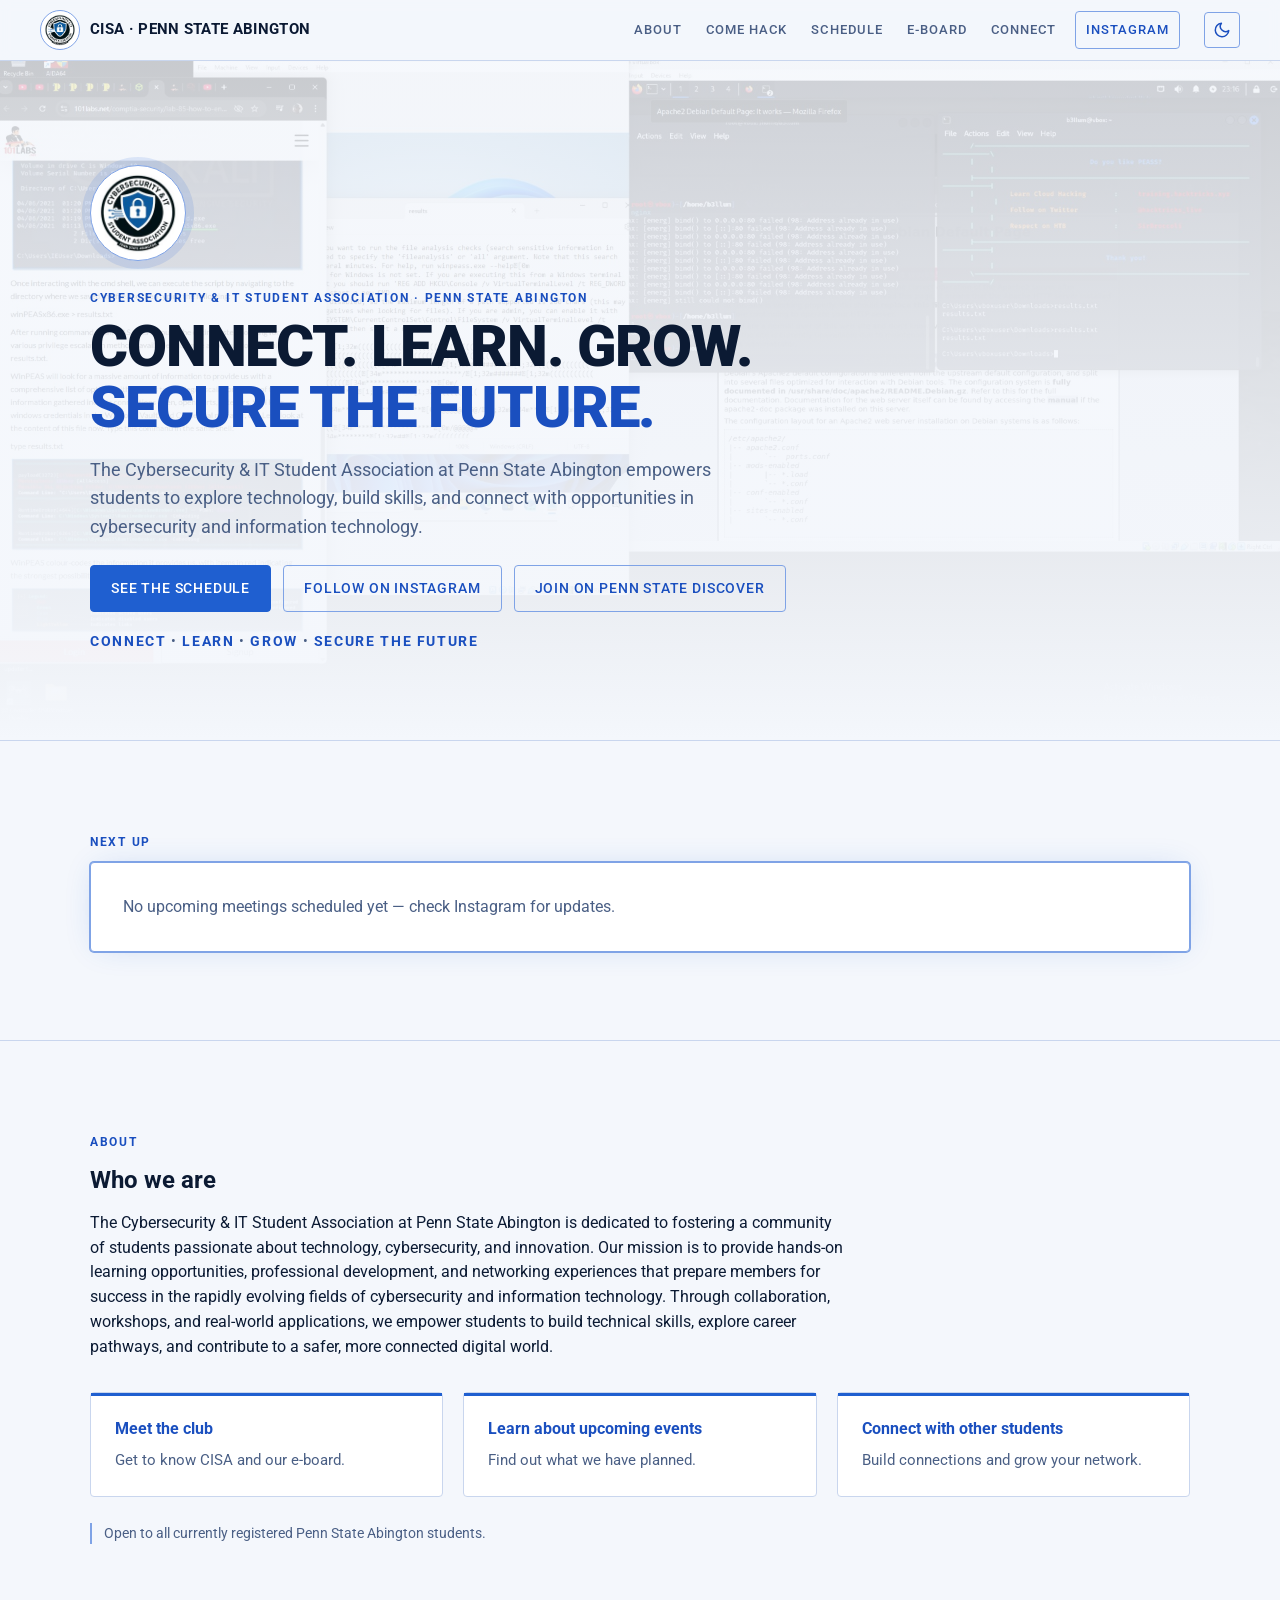
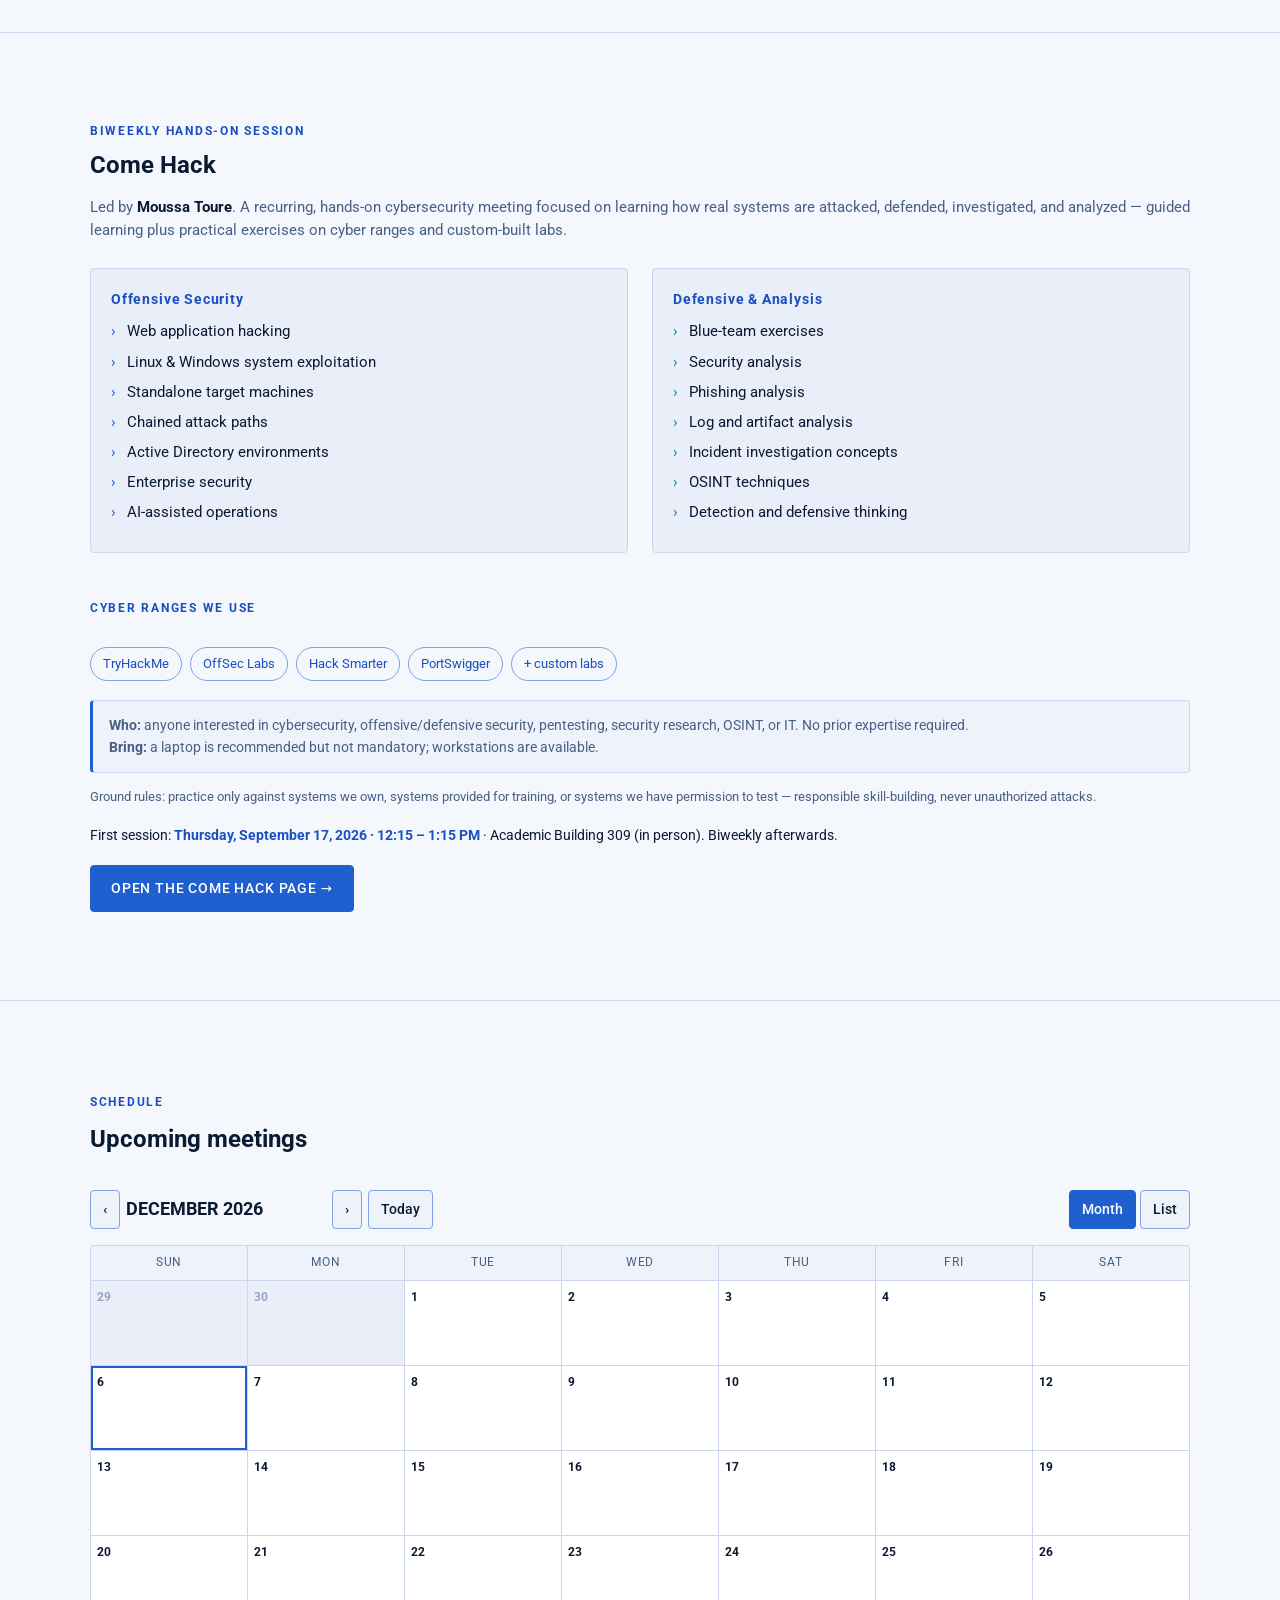
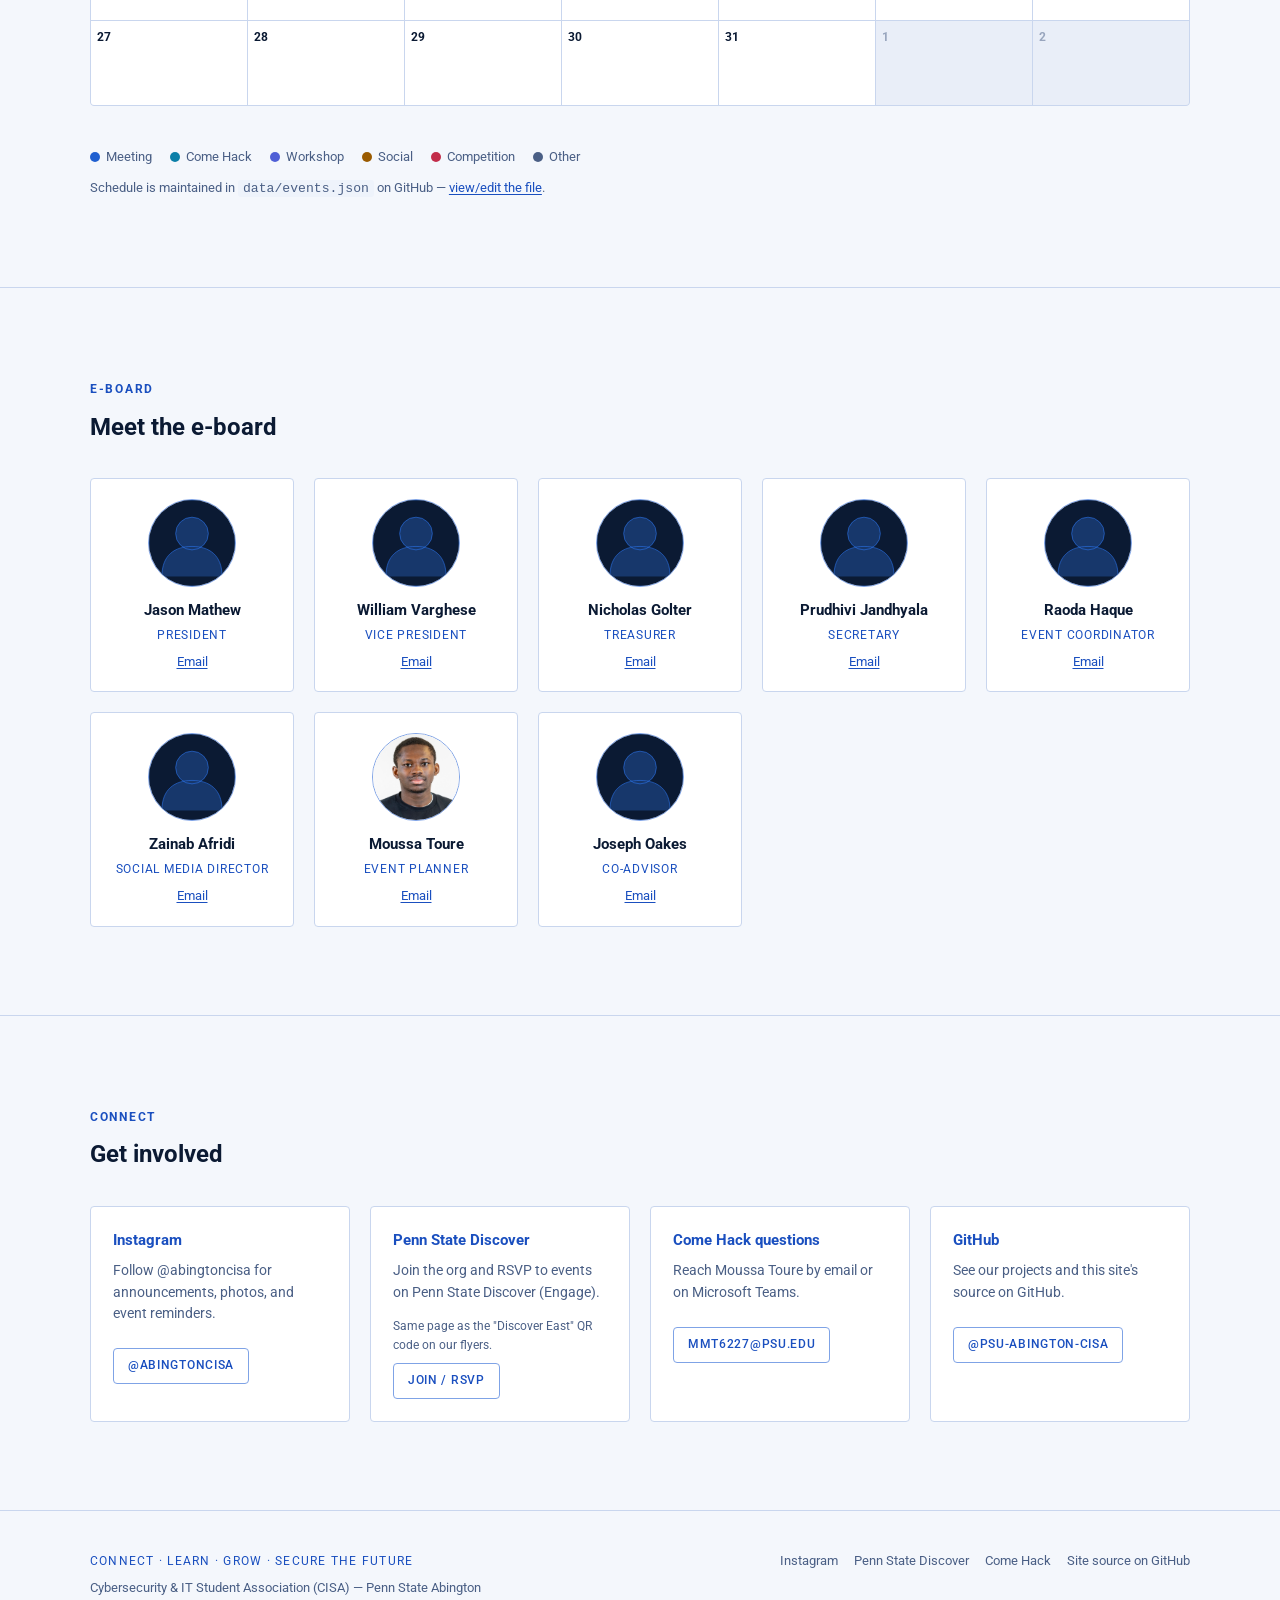
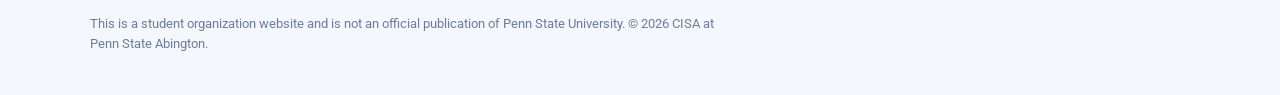
==== index.html @ ef2337c3 "Fix rooms: general meeting in Woodland 220, Come Hack in Academic 309 Co-Authored-By: Claude Fable 5" ====
<!doctype html>
<html lang="en">
<head>
<meta charset="utf-8">
<meta name="viewport" content="width=device-width, initial-scale=1">
<title>CISA — Cybersecurity &amp; IT Student Association | Penn State Abington</title>
<meta name="description" content="Cybersecurity &amp; IT Student Association (CISA) at Penn State Abington — meetings, Come Hack hands-on sessions, e-board, and how to get involved.">
<meta name="theme-color" content="#050b18">
<link rel="icon" href="assets/img/cisa-logo.jpg">
<link rel="apple-touch-icon" href="assets/img/cisa-logo.jpg">

<meta property="og:type" content="website">
<meta property="og:title" content="CISA — Cybersecurity &amp; IT Student Association | Penn State Abington">
<meta property="og:description" content="Connect. Learn. Grow. Secure the Future. The Cybersecurity &amp; IT Student Association at Penn State Abington.">
<meta property="og:image" content="https://psu-abington-cisa.github.io/assets/img/cisa-logo.jpg">
<meta property="og:url" content="https://psu-abington-cisa.github.io/">
<meta name="twitter:card" content="summary">

<script>
(function () {
  try {
    var t = localStorage.getItem('cisa-theme');
    if (t === 'light' || t === 'dark') {
      document.documentElement.setAttribute('data-theme', t);
    }
  } catch (e) { /* localStorage unavailable; fall back to OS preference via CSS */ }
})();
</script>
<link rel="stylesheet" href="assets/css/style.css">
</head>
<body>
<a class="skip-link" href="#main">Skip to main content</a>

<header class="site-header">
  <nav class="nav" aria-label="Primary">
    <a class="brand" href="#top">
      <img src="assets/img/cisa-logo.jpg" alt="CISA logo" width="40" height="40">
      <span class="brand-text">CISA · Penn State Abington</span>
    </a>
    <div class="nav-links">
      <a href="#about">About</a>
      <a href="#come-hack">Come Hack</a>
      <a href="#schedule">Schedule</a>
      <a href="#board">E-Board</a>
      <a href="#connect">Connect</a>
      <a class="nav-ig" href="https://www.instagram.com/abingtoncisa" target="_blank" rel="noopener">Instagram</a>
    </div>
    <button type="button" id="theme-toggle" class="theme-toggle" aria-label="Switch to light theme">
      <svg class="icon-sun" aria-hidden="true" viewBox="0 0 24 24" fill="none" stroke="currentColor" stroke-width="2" stroke-linecap="round" stroke-linejoin="round"><circle cx="12" cy="12" r="4"></circle><path d="M12 2v2M12 20v2M4.93 4.93l1.41 1.41M17.66 17.66l1.41 1.41M2 12h2M20 12h2M4.93 19.07l1.41-1.41M17.66 6.34l1.41-1.41"></path></svg>
      <svg class="icon-moon" aria-hidden="true" viewBox="0 0 24 24" fill="none" stroke="currentColor" stroke-width="2" stroke-linecap="round" stroke-linejoin="round"><path d="M21 12.79A9 9 0 1 1 11.21 3a7 7 0 0 0 9.79 9.79z"></path></svg>
    </button>
  </nav>
</header>

<main id="main">

  <section id="top" class="hero">
    <div class="container">
      <img class="hero-logo" src="assets/img/cisa-logo.jpg" alt="CISA logo" width="96" height="96">
      <p class="eyebrow">Cybersecurity &amp; IT Student Association · Penn State Abington</p>
      <h1>Connect. Learn. Grow.<br><span class="line-blue">Secure the Future.</span></h1>
      <p class="lede">The Cybersecurity &amp; IT Student Association at Penn State Abington empowers students to explore technology, build skills, and connect with opportunities in cybersecurity and information technology.</p>
      <div class="cta-row">
        <a class="btn btn-primary" href="#schedule">See the schedule</a>
        <a class="btn btn-ghost" href="https://www.instagram.com/abingtoncisa" target="_blank" rel="noopener">Follow on Instagram</a>
        <a class="btn btn-ghost" href="https://psuharrisburg.campuslabs.com/engage/organization/ab-cybersecurity" target="_blank" rel="noopener">Join on Penn State Discover</a>
      </div>
      <p class="tagline"><b>Connect</b> &bull; <b>Learn</b> &bull; <b>Grow</b> &bull; <b>Secure the Future</b></p>
    </div>
  </section>

  <section id="next" aria-labelledby="next-heading">
    <div class="container">
      <p class="eyebrow">Next Up</p>
      <h2 id="next-heading" class="visually-hidden">Next event</h2>
      <div class="panel panel-glow next-card" id="next-card">
        <!-- Static fallback (JS replaces this once data loads) -->
        <div class="next-datebox"><span class="mon">SEP</span><span class="day">10</span></div>
        <div class="next-body">
          <h3>First General Meeting</h3>
          <div class="next-meta">
            <span>Thursday, September 10, 2026</span>
            <span>12:15 – 1:15 PM</span>
            <span>Woodland Building 220</span>
          </div>
          <p>Kick off the semester with CISA! Meet the club and e-board, hear what's planned, and connect with other students.</p>
          <div class="next-links">
            <a class="btn btn-ghost btn-sm" href="https://psuharrisburg.campuslabs.com/engage/organization/ab-cybersecurity" target="_blank" rel="noopener">Details</a>
          </div>
        </div>
      </div>
    </div>
  </section>

  <section id="about" aria-labelledby="about-heading">
    <div class="container">
      <div class="section-head">
        <p class="eyebrow">About</p>
        <h2 id="about-heading">Who we are</h2>
        <p>The Cybersecurity &amp; IT Student Association at Penn State Abington is dedicated to fostering a community of students passionate about technology, cybersecurity, and innovation. Our mission is to provide hands-on learning opportunities, professional development, and networking experiences that prepare members for success in the rapidly evolving fields of cybersecurity and information technology. Through collaboration, workshops, and real-world applications, we empower students to build technical skills, explore career pathways, and contribute to a safer, more connected digital world.</p>
      </div>
      <div class="tiles">
        <div class="tile">
          <h3>Meet the club</h3>
          <p>Get to know CISA and our e-board.</p>
        </div>
        <div class="tile">
          <h3>Learn about upcoming events</h3>
          <p>Find out what we have planned.</p>
        </div>
        <div class="tile">
          <h3>Connect with other students</h3>
          <p>Build connections and grow your network.</p>
        </div>
      </div>
      <p class="note">Open to all currently registered Penn State Abington students.</p>
    </div>
  </section>

  <section id="come-hack" aria-labelledby="come-hack-heading">
    <div class="container">
      <div class="ch-header">
        <p class="eyebrow">Biweekly hands-on session</p>
      </div>
      <h2 id="come-hack-heading">Come Hack</h2>
      <p class="ch-lead">Led by <b>Moussa Toure</b>. A recurring, hands-on cybersecurity meeting focused on learning how real systems are attacked, defended, investigated, and analyzed — guided learning plus practical exercises on cyber ranges and custom-built labs.</p>

      <div class="ch-cols">
        <div class="ch-col offensive">
          <h4>Offensive Security</h4>
          <ul>
            <li>Web application hacking</li>
            <li>Linux &amp; Windows system exploitation</li>
            <li>Standalone target machines</li>
            <li>Chained attack paths</li>
            <li>Active Directory environments</li>
            <li>Enterprise security</li>
            <li>AI-assisted operations</li>
          </ul>
        </div>
        <div class="ch-col defensive">
          <h4>Defensive &amp; Analysis</h4>
          <ul>
            <li>Blue-team exercises</li>
            <li>Security analysis</li>
            <li>Phishing analysis</li>
            <li>Log and artifact analysis</li>
            <li>Incident investigation concepts</li>
            <li>OSINT techniques</li>
            <li>Detection and defensive thinking</li>
          </ul>
        </div>
      </div>

      <p class="eyebrow" style="margin-top:1.6em">Cyber ranges we use</p>
      <div class="range-tags">
        <a class="range-tag" href="https://tryhackme.com/login" target="_blank" rel="noopener">TryHackMe</a>
        <a class="range-tag" href="https://portal.offsec.com/sign-up/community" target="_blank" rel="noopener">OffSec Labs</a>
        <a class="range-tag" href="https://www.hacksmarter.org/catalog" target="_blank" rel="noopener">Hack Smarter</a>
        <a class="range-tag" href="https://portswigger.net/web-security/all-labs" target="_blank" rel="noopener">PortSwigger</a>
        <span class="range-tag" style="cursor:default">+ custom labs</span>
      </div>

      <div class="ch-notice">
        <b>Who:</b> anyone interested in cybersecurity, offensive/defensive security, pentesting, security research, OSINT, or IT. No prior expertise required.<br>
        <b>Bring:</b> a laptop is recommended but not mandatory; workstations are available.
      </div>
      <p class="ch-rules">Ground rules: practice only against systems we own, systems provided for training, or systems we have permission to test — responsible skill-building, never unauthorized attacks.</p>
      <p class="ch-session">First session: <b>Thursday, September 17, 2026 · 12:15 – 1:15 PM</b> · Academic Building 309 (in person). Biweekly afterwards.</p>

      <a class="btn btn-primary" href="https://psu-abington-cisa.github.io/come-hack/" target="_blank" rel="noopener">Open the Come Hack page →</a>
    </div>
  </section>

  <section id="schedule" aria-labelledby="schedule-heading">
    <div class="container">
      <div class="section-head">
        <p class="eyebrow">Schedule</p>
        <h2 id="schedule-heading">Upcoming meetings</h2>
      </div>

      <div class="cal-toolbar">
        <div class="cal-nav" id="cal-nav">
          <button type="button" id="cal-prev" aria-label="Previous month">‹</button>
          <span class="cal-heading" id="cal-heading">September 2026</span>
          <button type="button" id="cal-next" aria-label="Next month">›</button>
          <button type="button" id="cal-today" class="btn-sm">Today</button>
        </div>
        <div class="view-toggle" id="view-toggle" role="group" aria-label="Calendar view">
          <button type="button" data-view="month" aria-pressed="true">Month</button>
          <button type="button" data-view="list" aria-pressed="false">List</button>
        </div>
      </div>

      <div class="cal-wrap" id="cal-wrap">
        <div id="cal-body" class="scroll-x">
          <p class="empty-msg">Loading schedule…</p>
        </div>
        <div id="detail-panel-slot"></div>
      </div>

      <div class="legend">
        <span class="legend-item"><span class="legend-dot" style="background:var(--type-meeting)"></span>Meeting</span>
        <span class="legend-item"><span class="legend-dot" style="background:var(--type-comehack)"></span>Come Hack</span>
        <span class="legend-item"><span class="legend-dot" style="background:var(--type-workshop)"></span>Workshop</span>
        <span class="legend-item"><span class="legend-dot" style="background:var(--type-social)"></span>Social</span>
        <span class="legend-item"><span class="legend-dot" style="background:var(--type-competition)"></span>Competition</span>
        <span class="legend-item"><span class="legend-dot" style="background:var(--type-other)"></span>Other</span>
      </div>
      <p class="schedule-note">Schedule is maintained in <code>data/events.json</code> on GitHub — <a href="https://github.com/psu-abington-cisa/psu-abington-cisa.github.io/blob/main/data/events.json" target="_blank" rel="noopener">view/edit the file</a>.</p>
    </div>
  </section>

  <section id="board" aria-labelledby="board-heading">
    <div class="container">
      <div class="section-head">
        <p class="eyebrow">E-Board</p>
        <h2 id="board-heading">Meet the e-board</h2>
      </div>
      <div class="board-grid" id="board-grid">
        <p class="empty-msg">Loading e-board…</p>
      </div>
    </div>
  </section>

  <section id="connect" aria-labelledby="connect-heading">
    <div class="container">
      <div class="section-head">
        <p class="eyebrow">Connect</p>
        <h2 id="connect-heading">Get involved</h2>
      </div>
      <div class="connect-grid">
        <div class="connect-card">
          <h3>Instagram</h3>
          <p>Follow @abingtoncisa for announcements, photos, and event reminders.</p>
          <a class="btn btn-ghost btn-sm" href="https://www.instagram.com/abingtoncisa" target="_blank" rel="noopener">@abingtoncisa</a>
        </div>
        <div class="connect-card">
          <h3>Penn State Discover</h3>
          <p>Join the org and RSVP to events on Penn State Discover (Engage).</p>
          <span class="caption">Same page as the "Discover East" QR code on our flyers.</span>
          <a class="btn btn-ghost btn-sm" href="https://psuharrisburg.campuslabs.com/engage/organization/ab-cybersecurity" target="_blank" rel="noopener">Join / RSVP</a>
        </div>
        <div class="connect-card">
          <h3>Come Hack questions</h3>
          <p>Reach Moussa Toure by email or on Microsoft Teams.</p>
          <a class="btn btn-ghost btn-sm" href="mailto:mmt6227@psu.edu">mmt6227@psu.edu</a>
        </div>
        <div class="connect-card">
          <h3>GitHub</h3>
          <p>See our projects and this site's source on GitHub.</p>
          <a class="btn btn-ghost btn-sm" href="https://github.com/psu-abington-cisa" target="_blank" rel="noopener">@psu-abington-cisa</a>
        </div>
      </div>
    </div>
  </section>

</main>

<footer class="site-footer">
  <div class="container">
    <div class="footer-top">
      <div>
        <div class="footer-tagline">Connect · Learn · Grow · Secure the Future</div>
        <div>Cybersecurity &amp; IT Student Association (CISA) — Penn State Abington</div>
      </div>
      <div class="footer-links">
        <a href="https://www.instagram.com/abingtoncisa" target="_blank" rel="noopener">Instagram</a>
        <a href="https://psuharrisburg.campuslabs.com/engage/organization/ab-cybersecurity" target="_blank" rel="noopener">Penn State Discover</a>
        <a href="https://psu-abington-cisa.github.io/come-hack/" target="_blank" rel="noopener">Come Hack</a>
        <a href="https://github.com/psu-abington-cisa/psu-abington-cisa.github.io" target="_blank" rel="noopener">Site source on GitHub</a>
      </div>
    </div>
    <p class="footer-disclaimer">This is a student organization website and is not an official publication of Penn State University. &copy; <span id="footer-year">2026</span> CISA at Penn State Abington.</p>
  </div>
</footer>

<script src="assets/js/main.js"></script>
</body>
</html>
---- assets/css/style.css ----
/* =========================================================================
   CISA @ Penn State Abington — stylesheet
   "Classic cyber blue" flyer aesthetic. Vanilla CSS, no build step.
   ========================================================================= */

@font-face {
  font-family: "Roboto";
  src: url("../fonts/roboto-latin.woff2") format("woff2");
  font-weight: 100 900;
  font-style: normal;
  font-display: swap;
  unicode-range: U+0000-00FF, U+0131, U+0152-0153, U+02BB-02BC, U+02C6, U+02DA,
    U+02DC, U+2000-206F, U+2074, U+20AC, U+2122, U+2191, U+2193, U+2212, U+2215,
    U+FEFF, U+FFFD;
}

:root {
  /* -------- dark palette (default) -------- */
  --bg: #050b18;
  --bg-2: #081226;
  --panel: #0b1a33;
  --panel-2: #0e2244;
  --border: #17376b;
  --border-strong: #2a5cb8;
  --text: #e8f0ff;
  --muted: #93a8cf;
  --heading: #ffffff;
  --accent: #2f7dff;
  --accent-2: #5ea2ff;
  --accent-glow: rgba(47, 125, 255, .35);
  --accent-ring: rgba(47, 125, 255, .08);
  --btn-text: #04101f;
  --nav-bg: rgba(5, 11, 24, .92);
  --hero-shade-top: rgba(5, 11, 24, .70);
  --hero-shade-mid: rgba(5, 11, 24, .86);
  --white: #ffffff;

  --type-meeting: #2f7dff;
  --type-comehack: #35c4ff;
  --type-workshop: #8b9dff;
  --type-social: #ffb547;
  --type-competition: #ff5f7a;
  --type-other: #93a8cf;

  --font: "Roboto", system-ui, -apple-system, "Segoe UI", Helvetica, Arial,
    sans-serif;
  --font-mono: ui-monospace, SFMono-Regular, Menlo, Consolas,
    "Liberation Mono", monospace;

  --radius: 4px;
  --container: 1180px;
  color-scheme: dark;
}

/* -------- light palette: OS preference, no explicit choice stored -------- */
@media (prefers-color-scheme: light) {
  :root:not([data-theme="dark"]) {
    --bg: #f4f7fc;
    --bg-2: #e9eef8;
    --panel: #ffffff;
    --panel-2: #eef3fb;
    --border: #c9d6ee;
    --border-strong: #7fa3e6;
    --text: #0b1a33;
    --muted: #4a5f85;
    --heading: #0b1a33;
    --accent: #1f5fd0;
    --accent-2: #1a4fbf;
    --accent-glow: rgba(31, 95, 208, .22);
    --accent-ring: rgba(31, 95, 208, .12);
    --btn-text: #ffffff;
    --nav-bg: rgba(244, 247, 252, .92);
    --hero-shade-top: rgba(244, 247, 252, .82);
    --hero-shade-mid: rgba(244, 247, 252, .92);

    --type-meeting: #1f5fd0;
    --type-comehack: #0b7fa8;
    --type-workshop: #4f5fd6;
    --type-social: #9a5b00;
    --type-competition: #c22d4a;
    --type-other: #4a5f85;

    color-scheme: light;
  }
}

/* -------- light palette: explicit choice made via the theme toggle -------- */
:root[data-theme="light"] {
  --bg: #f4f7fc;
  --bg-2: #e9eef8;
  --panel: #ffffff;
  --panel-2: #eef3fb;
  --border: #c9d6ee;
  --border-strong: #7fa3e6;
  --text: #0b1a33;
  --muted: #4a5f85;
  --heading: #0b1a33;
  --accent: #1f5fd0;
  --accent-2: #1a4fbf;
  --accent-glow: rgba(31, 95, 208, .22);
  --accent-ring: rgba(31, 95, 208, .12);
  --btn-text: #ffffff;
  --nav-bg: rgba(244, 247, 252, .92);
  --hero-shade-top: rgba(244, 247, 252, .82);
  --hero-shade-mid: rgba(244, 247, 252, .92);

  --type-meeting: #1f5fd0;
  --type-comehack: #0b7fa8;
  --type-workshop: #4f5fd6;
  --type-social: #9a5b00;
  --type-competition: #c22d4a;
  --type-other: #4a5f85;

  color-scheme: light;
}

/* ---------- reset-ish ---------- */
*, *::before, *::after { box-sizing: border-box; }
html { scroll-behavior: smooth; }
@media (prefers-reduced-motion: reduce) {
  html { scroll-behavior: auto; }
  * { animation-duration: .001ms !important; animation-iteration-count: 1 !important; transition-duration: .001ms !important; scroll-behavior: auto !important; }
}

body {
  margin: 0;
  background: var(--bg);
  color: var(--text);
  font-family: var(--font);
  font-weight: 400;
  line-height: 1.55;
  font-size: 16px;
  -webkit-font-smoothing: antialiased;
  overflow-x: hidden;
}

img { max-width: 100%; display: block; }
[hidden] { display: none !important; }
button, input, select, textarea { font: inherit; }
code, .code { font-family: var(--font-mono); }
a { color: var(--accent-2); }
a:not([class]) { text-decoration-thickness: 1px; text-underline-offset: 2px; }

h1, h2, h3, h4 {
  font-family: var(--font);
  font-weight: 700;
  color: var(--heading);
  margin: 0 0 .5em;
}

p { margin: 0 0 1em; color: var(--text); }
p:last-child { margin-bottom: 0; }

ul { margin: 0; padding: 0; list-style: none; }

.container {
  max-width: var(--container);
  margin: 0 auto;
  padding: 0 clamp(16px, 4vw, 40px);
}

/* ---------- background: flat, monotone ---------- */
html, body { background: var(--bg); }

/* ---------- skip link ---------- */
.skip-link {
  position: absolute;
  left: 8px;
  top: -60px;
  background: var(--accent);
  color: var(--btn-text);
  padding: 10px 16px;
  border-radius: var(--radius);
  z-index: 1000;
  font-weight: 700;
  text-transform: uppercase;
  letter-spacing: .06em;
  transition: top .15s ease;
}
.skip-link:focus {
  top: 8px;
}

/* ---------- focus ---------- */
:focus-visible {
  outline: 2px solid var(--accent-2);
  outline-offset: 2px;
}

/* ---------- nav ---------- */
.site-header {
  position: sticky;
  top: 0;
  z-index: 100;
  background: var(--nav-bg);
  backdrop-filter: saturate(140%) blur(6px);
  border-bottom: 1px solid var(--border);
}
.nav {
  display: flex;
  align-items: center;
  flex-wrap: wrap;
  gap: 12px 20px;
  padding: 10px clamp(16px, 4vw, 40px);
}
.brand {
  display: flex;
  align-items: center;
  gap: 10px;
  margin-right: auto;
  text-decoration: none;
  color: var(--heading);
  font-weight: 700;
  letter-spacing: .02em;
  white-space: nowrap;
}
.brand img {
  width: 40px;
  height: 40px;
  border-radius: 50%;
  background: var(--white);
  padding: 3px;
  border: 1px solid var(--border-strong);
}
.brand-text { font-size: .95rem; text-transform: uppercase; }
.nav-links {
  display: flex;
  flex-wrap: wrap;
  gap: 4px 4px;
  align-items: center;
}
.nav-links a {
  color: var(--muted);
  text-decoration: none;
  font-size: .82rem;
  font-weight: 500;
  text-transform: uppercase;
  letter-spacing: .08em;
  padding: 8px 10px;
  border-radius: var(--radius);
}
.nav-links a:hover, .nav-links a:focus-visible {
  color: var(--heading);
  background: var(--panel-2);
}
.nav-ig {
  border: 1px solid var(--border-strong) !important;
  color: var(--accent-2) !important;
  margin-left: 4px;
}
.theme-toggle {
  display: inline-flex;
  align-items: center;
  justify-content: center;
  width: 36px;
  height: 36px;
  padding: 0;
  margin-left: 4px;
  background: transparent;
  border: 1px solid var(--border-strong);
  border-radius: var(--radius);
  color: var(--accent-2);
  cursor: pointer;
  transition: background .12s ease;
}
.theme-toggle:hover, .theme-toggle:focus-visible {
  background: var(--panel-2);
}
.theme-toggle svg { width: 18px; height: 18px; display: block; }
.theme-toggle .icon-moon { display: none; }
:root[data-theme="light"] .theme-toggle .icon-sun { display: none; }
:root[data-theme="light"] .theme-toggle .icon-moon { display: block; }
@media (prefers-color-scheme: light) {
  :root:not([data-theme="dark"]) .theme-toggle .icon-sun { display: none; }
  :root:not([data-theme="dark"]) .theme-toggle .icon-moon { display: block; }
}

/* ---------- buttons ---------- */
.btn {
  display: inline-flex;
  align-items: center;
  gap: 8px;
  font-family: var(--font);
  font-weight: 500;
  text-transform: uppercase;
  letter-spacing: .06em;
  font-size: .85rem;
  padding: 12px 20px;
  border-radius: var(--radius);
  border: 1px solid transparent;
  cursor: pointer;
  text-decoration: none;
  transition: transform .12s ease, box-shadow .12s ease, background .12s ease;
}
.btn:hover { transform: translateY(-1px); }
.btn-primary {
  background: var(--accent);
  color: var(--btn-text);
  border-color: var(--accent);
}
.btn-primary:hover, .btn-primary:focus-visible {
  background: var(--accent-2);
  box-shadow: 0 0 0 4px var(--accent-glow);
}
.btn-ghost {
  background: transparent;
  color: var(--accent-2);
  border: 1px solid var(--border-strong);
}
.btn-ghost:hover, .btn-ghost:focus-visible {
  background: var(--panel-2);
  box-shadow: 0 0 0 4px var(--accent-glow);
}
.btn-sm { padding: 8px 14px; font-size: .72rem; }
.cta-row { display: flex; flex-wrap: wrap; gap: 12px; margin-top: 1.5em; }

/* ---------- eyebrow / section heads ---------- */
.eyebrow {
  display: inline-block;
  font-size: .78rem;
  font-weight: 700;
  text-transform: uppercase;
  letter-spacing: .14em;
  color: var(--accent-2);
  margin-bottom: .8em;
}
.section-head { max-width: 760px; margin-bottom: 2rem; }
section { padding: clamp(48px, 8vw, 88px) 0; border-top: 1px solid var(--border); }
section:first-of-type { border-top: none; }

/* ---------- hero ---------- */
.hero {
  padding-top: clamp(56px, 10vw, 104px);
  /* Photo background, shaded so the text stays legible in both themes.
     Drop the picture in at assets/img/hero-bg.jpg (landscape JPG, >=1600px wide).
     The gradient fades into the flat page background at the bottom edge. */
  background-color: var(--bg);
  background-image:
    linear-gradient(to bottom, var(--hero-shade-top) 0%, var(--hero-shade-mid) 55%, var(--bg) 100%),
    url("../img/hero-bg.jpg");
  background-size: cover;
  background-position: center;
  background-repeat: no-repeat;
}
.hero-logo {
  width: 96px;
  height: 96px;
  border-radius: 50%;
  background: var(--white);
  padding: 6px;
  border: 1px solid var(--border-strong);
  box-shadow: 0 0 0 8px var(--accent-ring);
  margin-bottom: 1.5em;
}
.hero h1 {
  font-size: clamp(2rem, 5.5vw, 3.6rem);
  line-height: 1.05;
  letter-spacing: -.02em;
  font-weight: 900;
  text-transform: uppercase;
  margin-bottom: .3em;
}
.hero h1 .line-blue { color: var(--accent-2); }
.hero .lede {
  max-width: 640px;
  color: var(--muted);
  font-size: clamp(1rem, 1.6vw, 1.15rem);
}
.tagline {
  color: var(--muted);
  font-size: .85rem;
  letter-spacing: .12em;
  text-transform: uppercase;
  margin-top: 1.4em;
}
.tagline b { color: var(--accent-2); }

/* ---------- panels ---------- */
.panel {
  background: var(--panel);
  border: 1px solid var(--border);
  border-radius: var(--radius);
  padding: clamp(20px, 3vw, 32px);
}
.panel-glow {
  border-color: var(--border-strong);
  box-shadow: 0 0 0 1px var(--border-strong), 0 0 32px -8px var(--accent-glow);
}

/* ---------- Next Up ---------- */
.next-card {
  display: grid;
  grid-template-columns: auto 1fr;
  gap: 24px;
  align-items: start;
}
.next-datebox {
  background: var(--panel-2);
  border: 1px solid var(--border-strong);
  border-radius: var(--radius);
  text-align: center;
  padding: 14px 18px;
  min-width: 92px;
}
.next-datebox .mon {
  display: block;
  font-size: .75rem;
  color: var(--accent-2);
  text-transform: uppercase;
  letter-spacing: .1em;
}
.next-datebox .day {
  display: block;
  font-size: 2rem;
  font-weight: 700;
  color: var(--heading);
  line-height: 1.1;
}
.next-body h3 { font-size: 1.4rem; margin-bottom: .2em; }
.next-meta {
  color: var(--muted);
  font-size: .9rem;
  margin-bottom: .8em;
}
.next-meta span::after { content: " · "; }
.next-meta span:last-child::after { content: ""; }
.next-links { display: flex; flex-wrap: wrap; gap: 10px; margin-top: 1em; }
.next-empty { color: var(--muted); }

@media (max-width: 560px) {
  .next-card { grid-template-columns: 1fr; }
  .next-datebox { display: inline-flex; align-items: baseline; gap: 8px; min-width: 0; }
}

/* ---------- about tiles ---------- */
.tiles {
  display: grid;
  grid-template-columns: repeat(3, 1fr);
  gap: 20px;
  margin-top: 2rem;
}
.tile {
  background: var(--panel);
  border: 1px solid var(--border);
  border-radius: var(--radius);
  padding: 24px;
  position: relative;
}
.tile::before {
  content: "";
  position: absolute;
  top: 0; left: 0;
  width: 100%;
  height: 3px;
  background: var(--accent);
}
.tile h3 {
  font-size: 1rem;
  color: var(--accent-2);
  margin-bottom: .5em;
}
.tile p { color: var(--muted); font-size: .92rem; }
.note {
  margin-top: 1.8em;
  color: var(--muted);
  font-size: .88rem;
  border-left: 2px solid var(--border-strong);
  padding-left: 12px;
}
@media (max-width: 760px) {
  .tiles { grid-template-columns: 1fr; }
}

/* ---------- come hack ---------- */
.ch-header { display: flex; align-items: baseline; gap: 16px; flex-wrap: wrap; margin-bottom: .4em; }
.ch-lead { color: var(--muted); font-size: .92rem; margin-bottom: 1.6em; }
.ch-lead b { color: var(--text); }
.ch-cols {
  display: grid;
  grid-template-columns: 1fr 1fr;
  gap: 24px;
  margin: 1.6em 0;
}
.ch-col {
  background: var(--bg-2);
  border: 1px solid var(--border);
  border-radius: var(--radius);
  padding: 20px;
}
.ch-col h4 {
  font-size: .85rem;
  color: var(--accent-2);
  margin-bottom: .8em;
  letter-spacing: .06em;
}
.ch-col li {
  position: relative;
  padding-left: 16px;
  margin-bottom: .5em;
  color: var(--text);
  font-size: .92rem;
}
.ch-col li::before {
  content: "›";
  position: absolute;
  left: 0;
  color: var(--accent);
}
.ch-col.defensive li::before { color: var(--type-comehack); }
@media (max-width: 720px) {
  .ch-cols { grid-template-columns: 1fr; }
}

.range-tags { display: flex; flex-wrap: wrap; gap: 8px; margin: 1.2em 0; }
.range-tag {
  border: 1px solid var(--border-strong);
  color: var(--accent-2);
  text-decoration: none;
  font-size: .8rem;
  padding: 6px 12px;
  border-radius: 999px;
  white-space: nowrap;
}
.range-tag:hover, .range-tag:focus-visible { background: var(--panel-2); }

.ch-notice {
  background: var(--panel-2);
  border: 1px solid var(--border);
  border-left: 3px solid var(--accent);
  border-radius: var(--radius);
  padding: 14px 16px;
  font-size: .88rem;
  color: var(--muted);
  margin: 1em 0;
}
.ch-rules {
  font-size: .82rem;
  color: var(--muted);
  font-style: normal;
  margin: 1em 0;
}
.ch-session {
  font-size: .9rem;
  color: var(--text);
  margin: 1.2em 0;
}
.ch-session b { color: var(--accent-2); }

/* ---------- schedule / calendar ---------- */
.legend {
  display: flex;
  flex-wrap: wrap;
  gap: 12px 18px;
  margin-top: 1.6em;
  font-size: .82rem;
  color: var(--muted);
}
.legend-item { display: flex; align-items: center; gap: 6px; }
.legend-dot { width: 10px; height: 10px; border-radius: 50%; display: inline-block; }
.schedule-note {
  margin-top: .8em;
  font-size: .82rem;
  color: var(--muted);
}
.schedule-note code {
  background: var(--panel-2);
  padding: 1px 5px;
  border-radius: 3px;
}

.cal-toolbar {
  display: flex;
  flex-wrap: wrap;
  align-items: center;
  gap: 12px;
  margin-bottom: 16px;
}
.cal-nav { display: flex; align-items: center; gap: 6px; }
.cal-nav button, .view-toggle button {
  background: var(--panel-2);
  border: 1px solid var(--border-strong);
  color: var(--text);
  font-family: var(--font);
  font-weight: 500;
  border-radius: var(--radius);
  padding: 8px 12px;
  cursor: pointer;
  font-size: .85rem;
}
.cal-nav button:hover, .view-toggle button:hover { background: var(--border); }
.cal-heading {
  font-size: 1.1rem;
  text-transform: uppercase;
  color: var(--heading);
  min-width: 200px;
  font-weight: 700;
}
.view-toggle { display: flex; gap: 4px; margin-left: auto; }
.view-toggle button[aria-pressed="true"] {
  background: var(--accent);
  color: var(--btn-text);
  border-color: var(--accent);
}

.cal-wrap {
  display: grid;
  grid-template-columns: 1fr;
  gap: 20px;
}
@media (min-width: 900px) {
  .cal-wrap.has-detail { grid-template-columns: 1fr 320px; align-items: start; }
}

.month-grid {
  display: grid;
  grid-template-columns: repeat(7, 1fr);
  gap: 1px;
  background: var(--border);
  border: 1px solid var(--border);
  border-radius: var(--radius);
  overflow: hidden;
}
.month-grid .wd {
  background: var(--panel-2);
  color: var(--muted);
  font-size: .72rem;
  text-transform: uppercase;
  letter-spacing: .08em;
  text-align: center;
  padding: 8px 4px;
}
.day-cell {
  background: var(--panel);
  min-height: 84px;
  min-width: 0;
  padding: 6px;
  font-size: .78rem;
  display: flex;
  flex-direction: column;
  gap: 4px;
}
.day-cell.dim { background: var(--bg-2); color: var(--muted); }
.day-cell.dim .day-num { color: var(--muted); opacity: .5; }
.day-cell.today { box-shadow: inset 0 0 0 2px var(--accent); }
.day-num { color: var(--text); font-weight: 700; }
.day-chip {
  display: block;
  width: 100%;
  min-width: 0;
  max-width: 100%;
  text-align: left;
  background: var(--panel-2);
  border: none;
  border-left: 3px solid var(--type-meeting);
  color: var(--text);
  font-family: var(--font);
  font-size: .68rem;
  padding: 3px 5px;
  border-radius: 2px;
  cursor: pointer;
  overflow: hidden;
  text-overflow: ellipsis;
  white-space: nowrap;
}
.day-chip:hover, .day-chip:focus-visible { background: var(--border-strong); color: var(--heading); }
.day-chip.cancelled { text-decoration: line-through; opacity: .6; }

@media (max-width: 640px) {
  .day-cell { min-height: 64px; font-size: .68rem; }
  .month-grid .wd { font-size: .6rem; padding: 6px 2px; }
}

/* detail panel */
.detail-panel {
  background: var(--panel);
  border: 1px solid var(--border-strong);
  border-radius: var(--radius);
  padding: 20px;
  position: relative;
}
.detail-panel .close-btn {
  position: absolute;
  top: 10px;
  right: 10px;
  background: transparent;
  border: 1px solid var(--border);
  color: var(--muted);
  border-radius: var(--radius);
  cursor: pointer;
  padding: 4px 9px;
  font-family: var(--font);
}
.detail-panel .close-btn:hover { color: var(--heading); border-color: var(--border-strong); }
.type-badge {
  display: inline-block;
  font-size: .68rem;
  text-transform: uppercase;
  letter-spacing: .08em;
  padding: 3px 8px;
  border-radius: 999px;
  border: 1px solid currentColor;
  margin-bottom: .6em;
}
.detail-panel h3 { font-size: 1.15rem; margin-bottom: .3em; }
.detail-meta { color: var(--muted); font-size: .85rem; margin-bottom: .8em; }
.detail-tags { display: flex; flex-wrap: wrap; gap: 6px; margin: .8em 0; }
.detail-tags span {
  font-size: .72rem;
  border: 1px solid var(--border-strong);
  color: var(--accent-2);
  padding: 2px 8px;
  border-radius: 999px;
}
.detail-links { display: flex; flex-wrap: wrap; gap: 8px; margin-top: 1em; }
.cancelled-badge {
  color: var(--type-competition);
  font-weight: 700;
  text-transform: uppercase;
  font-size: .72rem;
  margin-left: 8px;
}

/* list view */
.event-list h3.list-heading {
  font-size: .85rem;
  color: var(--muted);
  text-transform: uppercase;
  letter-spacing: .1em;
  margin: 1.4em 0 .8em;
}
.event-row {
  display: grid;
  grid-template-columns: 64px 1fr;
  gap: 16px;
  padding: 14px 0;
  border-top: 1px solid var(--border);
  align-items: start;
}
.event-row:first-child { border-top: none; }
.event-row.featured {
  box-shadow: inset 3px 0 0 0 var(--accent-2);
  padding-left: 10px;
}
.row-date { text-align: center; }
.row-date .mon { display: block; font-size: .68rem; color: var(--accent-2); text-transform: uppercase; }
.row-date .day { display: block; font-size: 1.4rem; font-weight: 700; color: var(--heading); }
.row-body h4 { font-size: 1rem; margin-bottom: .2em; }
.row-meta { color: var(--muted); font-size: .85rem; margin-bottom: .4em; }
.row-links { display: flex; flex-wrap: wrap; gap: 8px; margin-top: .6em; }
.row-cancelled { text-decoration: line-through; opacity: .65; }
details.past-details summary {
  cursor: pointer;
  color: var(--muted);
  font-size: .85rem;
  text-transform: uppercase;
  letter-spacing: .08em;
  margin-top: 1.2em;
  padding: 8px 0;
}
.cal-error, .empty-msg { color: var(--muted); font-size: .9rem; }

/* ---------- board ---------- */
.board-grid {
  display: grid;
  grid-template-columns: repeat(auto-fill, minmax(180px, 1fr));
  gap: 20px;
  margin-top: 2rem;
}
.board-card {
  background: var(--panel);
  border: 1px solid var(--border);
  border-radius: var(--radius);
  padding: 20px;
  text-align: center;
}
.board-avatar {
  width: 88px;
  height: 88px;
  border-radius: 50%;
  object-fit: cover;
  border: 1px solid var(--border-strong);
  margin: 0 auto 12px;
  background: var(--panel-2);
}
.board-card h3 { font-size: .95rem; margin-bottom: .15em; }
.board-role { color: var(--accent-2); font-size: .78rem; text-transform: uppercase; letter-spacing: .06em; margin-bottom: .6em; }
.board-soon { color: var(--muted); font-size: .74rem; font-style: normal; }
.board-links { display: flex; justify-content: center; gap: 10px; margin-top: .6em; font-size: .8rem; }

/* ---------- connect ---------- */
.connect-grid {
  display: grid;
  grid-template-columns: repeat(auto-fit, minmax(220px, 1fr));
  gap: 20px;
  margin-top: 2rem;
}
.connect-card {
  background: var(--panel);
  border: 1px solid var(--border);
  border-radius: var(--radius);
  padding: 22px;
}
.connect-card h3 { font-size: .95rem; color: var(--accent-2); margin-bottom: .5em; }
.connect-card p { color: var(--muted); font-size: .88rem; }
.connect-card .caption {
  display: block;
  margin-top: .6em;
  font-size: .74rem;
  color: var(--muted);
  font-style: normal;
}
.connect-card a.btn { margin-top: .8em; }

/* ---------- footer ---------- */
.site-footer {
  border-top: 1px solid var(--border);
  padding: 40px 0;
  color: var(--muted);
  font-size: .82rem;
}
.footer-top {
  display: flex;
  flex-wrap: wrap;
  justify-content: space-between;
  gap: 16px;
  margin-bottom: 1.2em;
}
.footer-links { display: flex; flex-wrap: wrap; gap: 16px; }
.footer-links a { color: var(--muted); text-decoration: none; }
.footer-links a:hover { color: var(--accent-2); }
.footer-disclaimer { color: var(--muted); opacity: .8; max-width: 640px; }
.footer-tagline { color: var(--accent-2); letter-spacing: .1em; text-transform: uppercase; font-size: .78rem; margin-bottom: .6em; }

/* ---------- scroll containers for wide content ---------- */
.scroll-x { overflow-x: auto; }

/* ---------- utility ---------- */
.visually-hidden {
  position: absolute;
  width: 1px; height: 1px;
  padding: 0; margin: -1px;
  overflow: hidden;
  clip: rect(0,0,0,0);
  white-space: nowrap;
  border: 0;
}
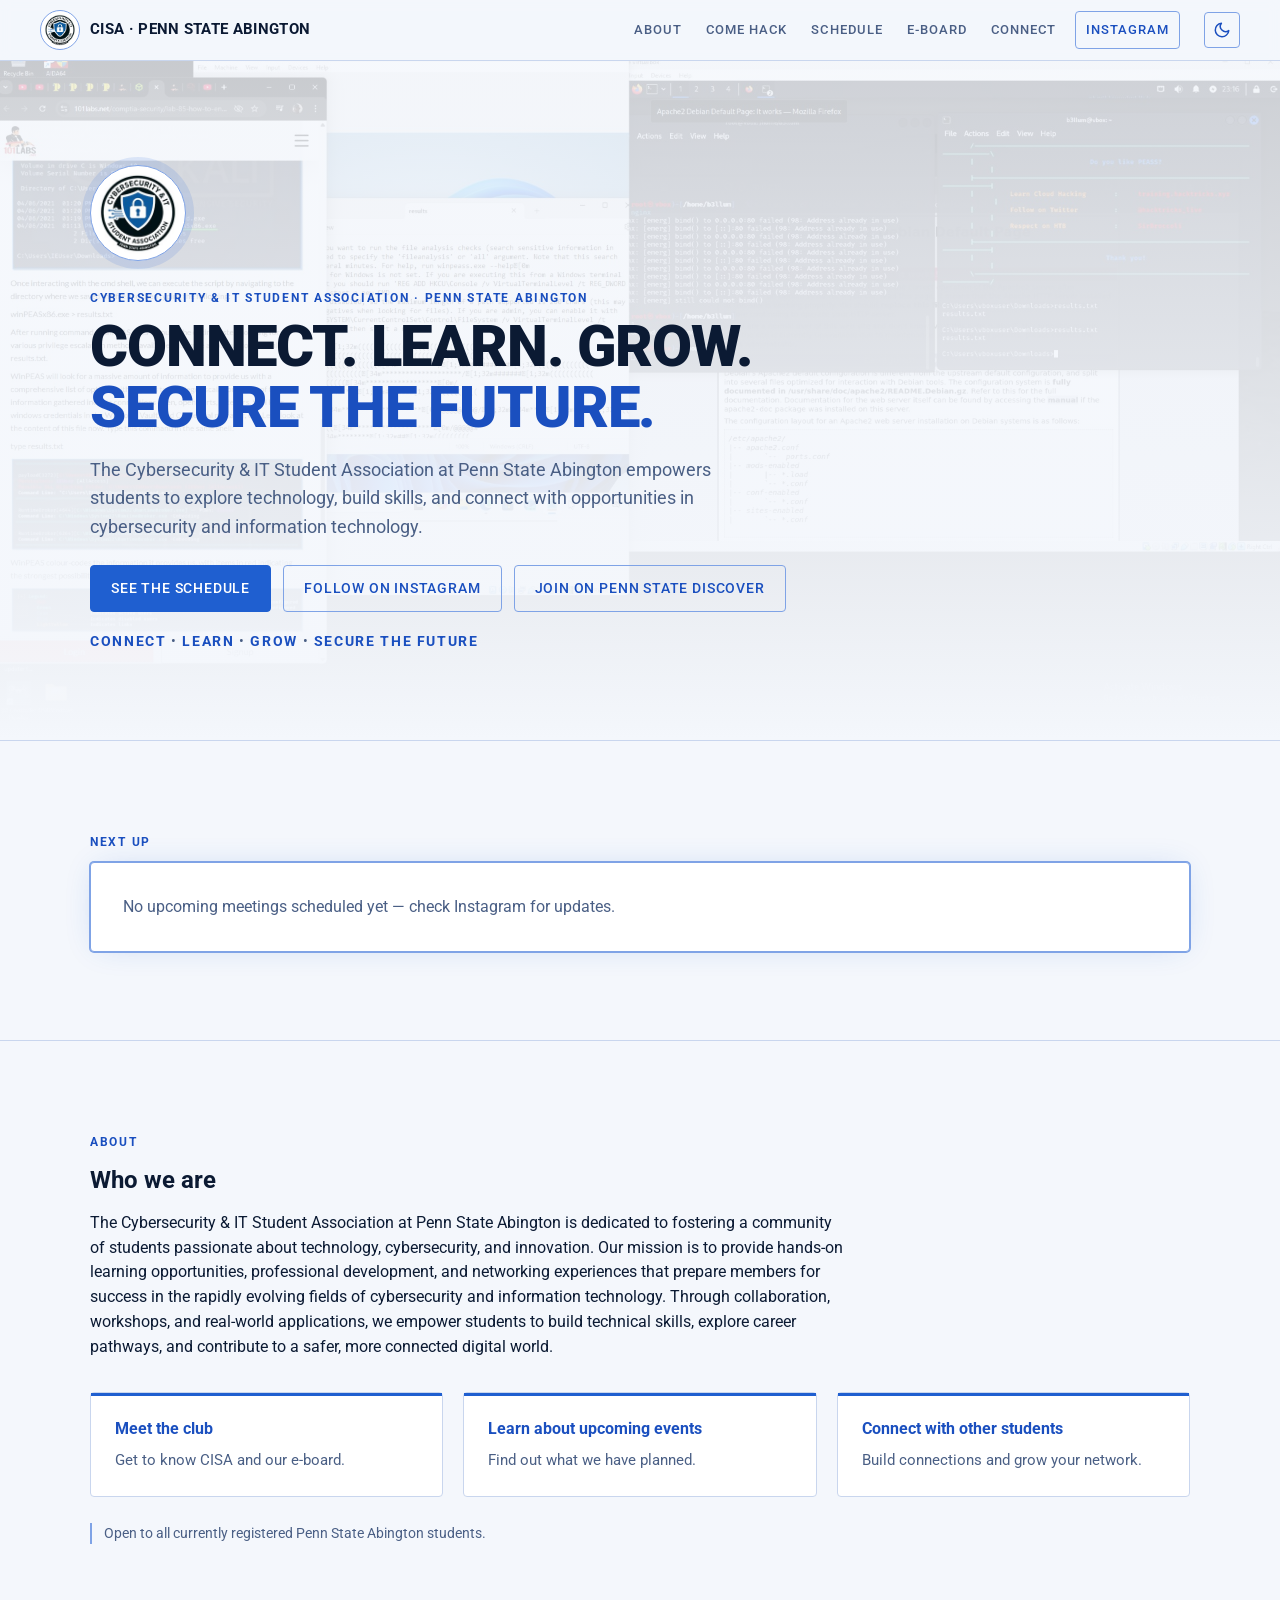
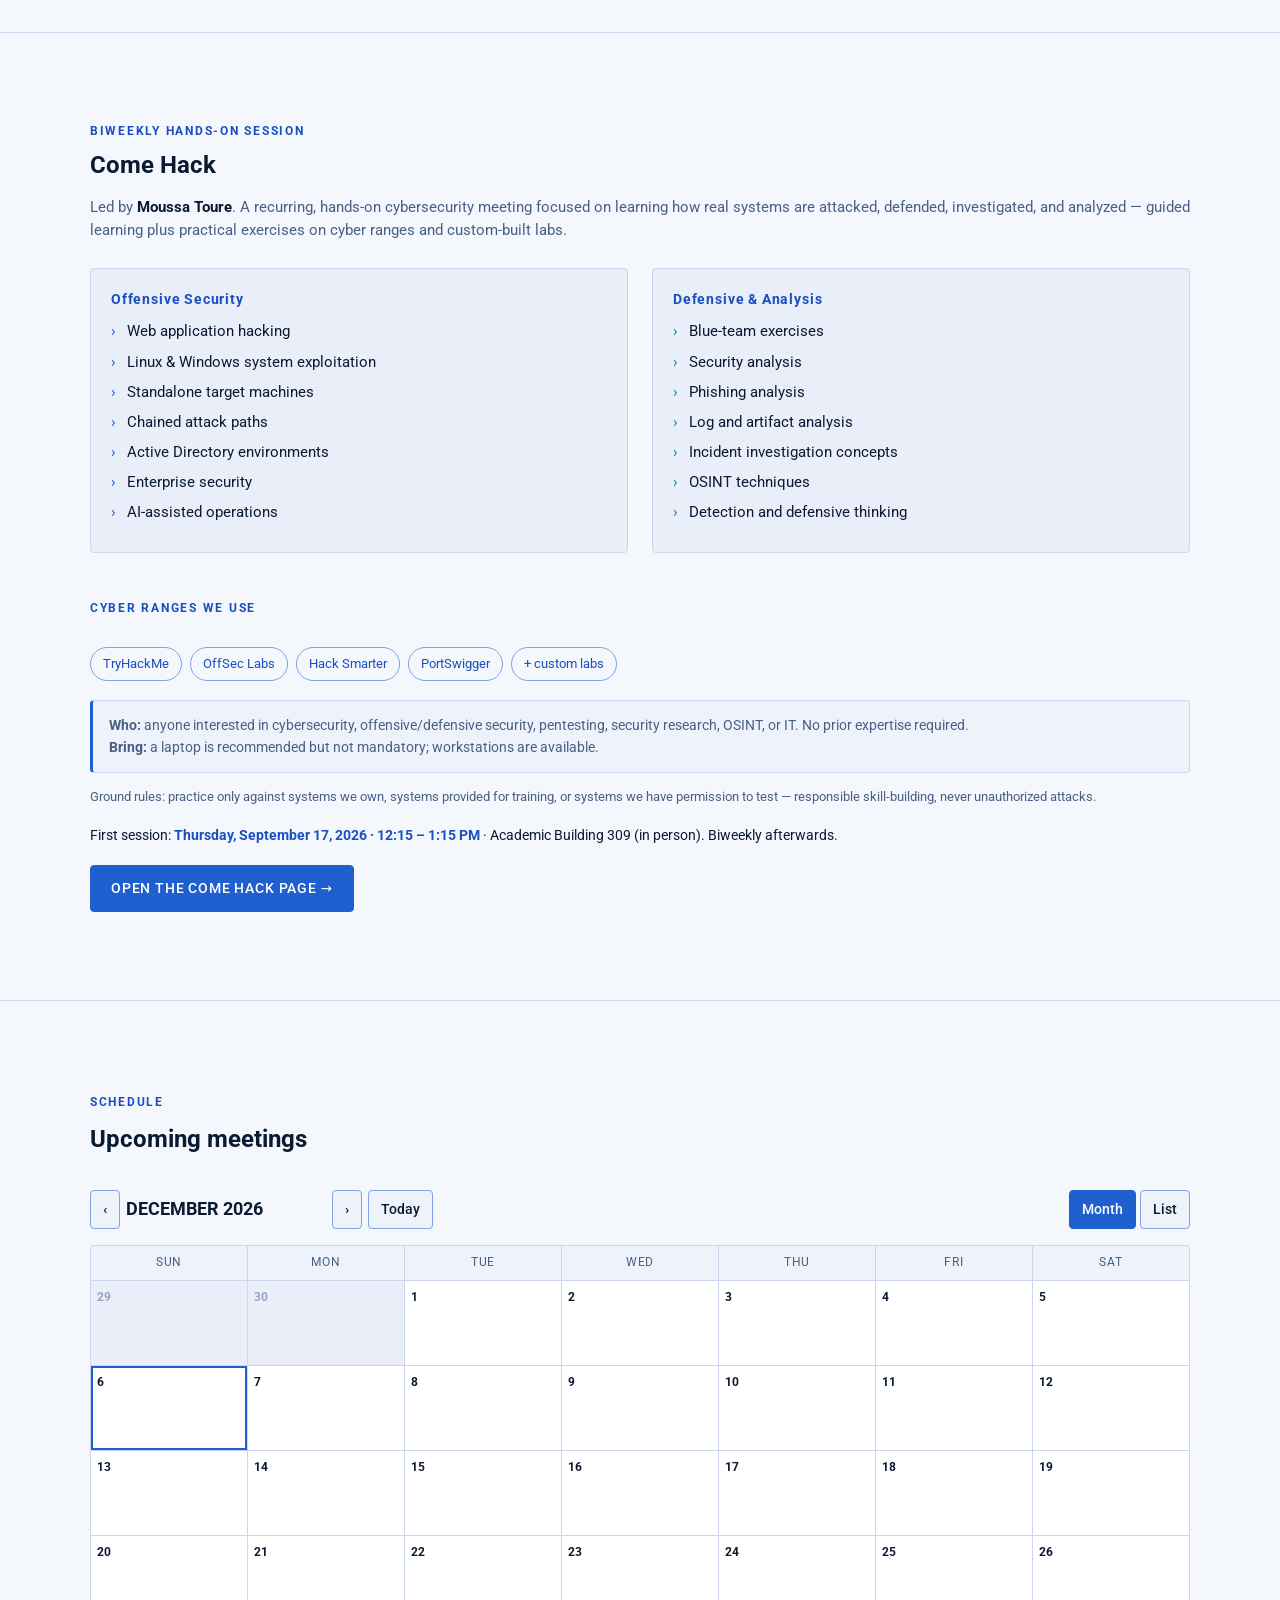
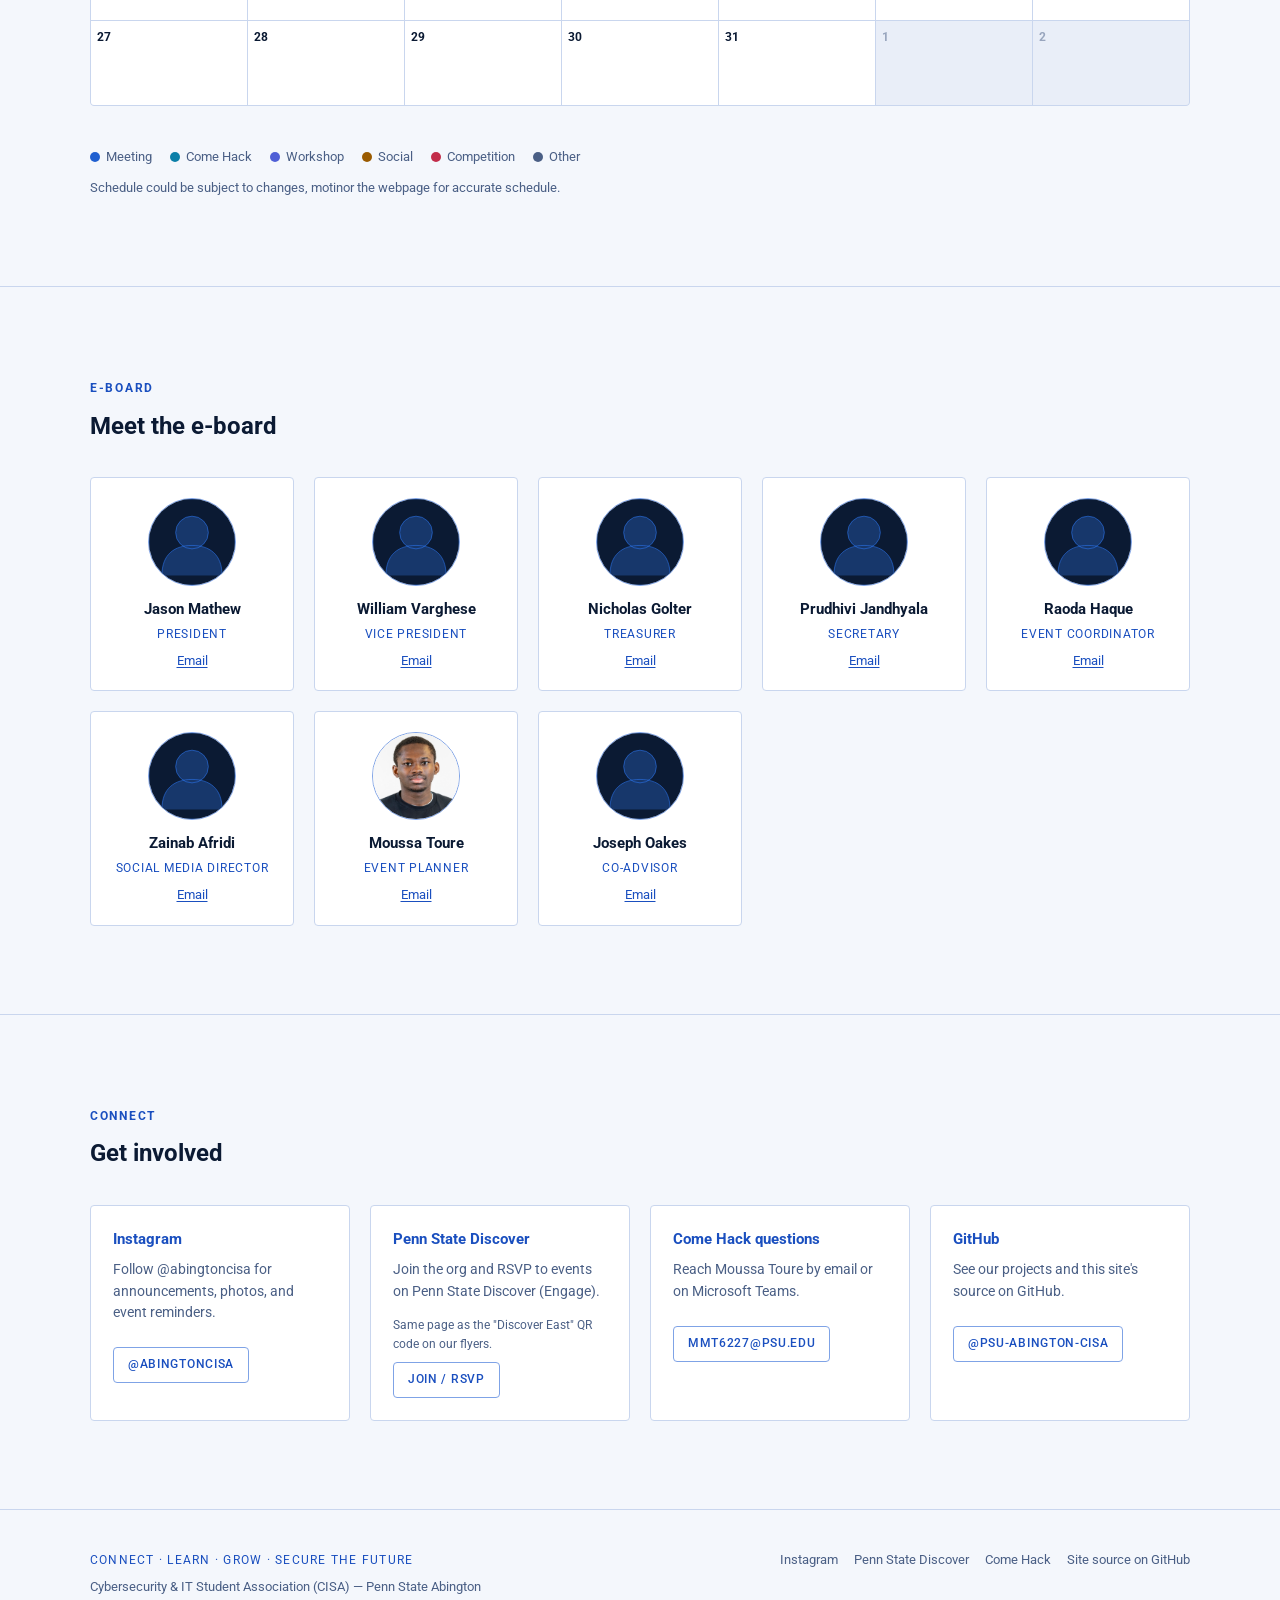
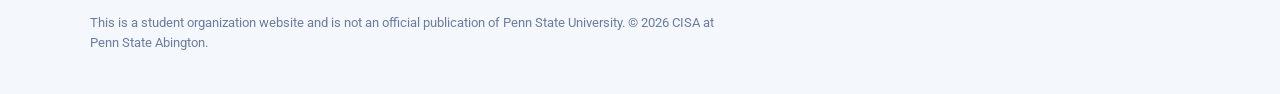
==== commit 1b5cb3fd: "schedule" ====
--- a/index.html
+++ b/index.html
@@ -207,7 +207,7 @@
         <span class="legend-item"><span class="legend-dot" style="background:var(--type-competition)"></span>Competition</span>
         <span class="legend-item"><span class="legend-dot" style="background:var(--type-other)"></span>Other</span>
       </div>
-      <p class="schedule-note">Schedule is maintained in <code>data/events.json</code> on GitHub — <a href="https://github.com/psu-abington-cisa/psu-abington-cisa.github.io/blob/main/data/events.json" target="_blank" rel="noopener">view/edit the file</a>.</p>
+      <p class="schedule-note">Schedule could be subject to changes, motinor the webpage for accurate schedule. <!-- maintained in <code>data/events.json</code> on GitHub — <a href="https://github.com/psu-abington-cisa/psu-abington-cisa.github.io/blob/main/data/events.json" target="_blank" rel="noopener">view/edit the file</a>.--></p> 
     </div>
   </section>
 
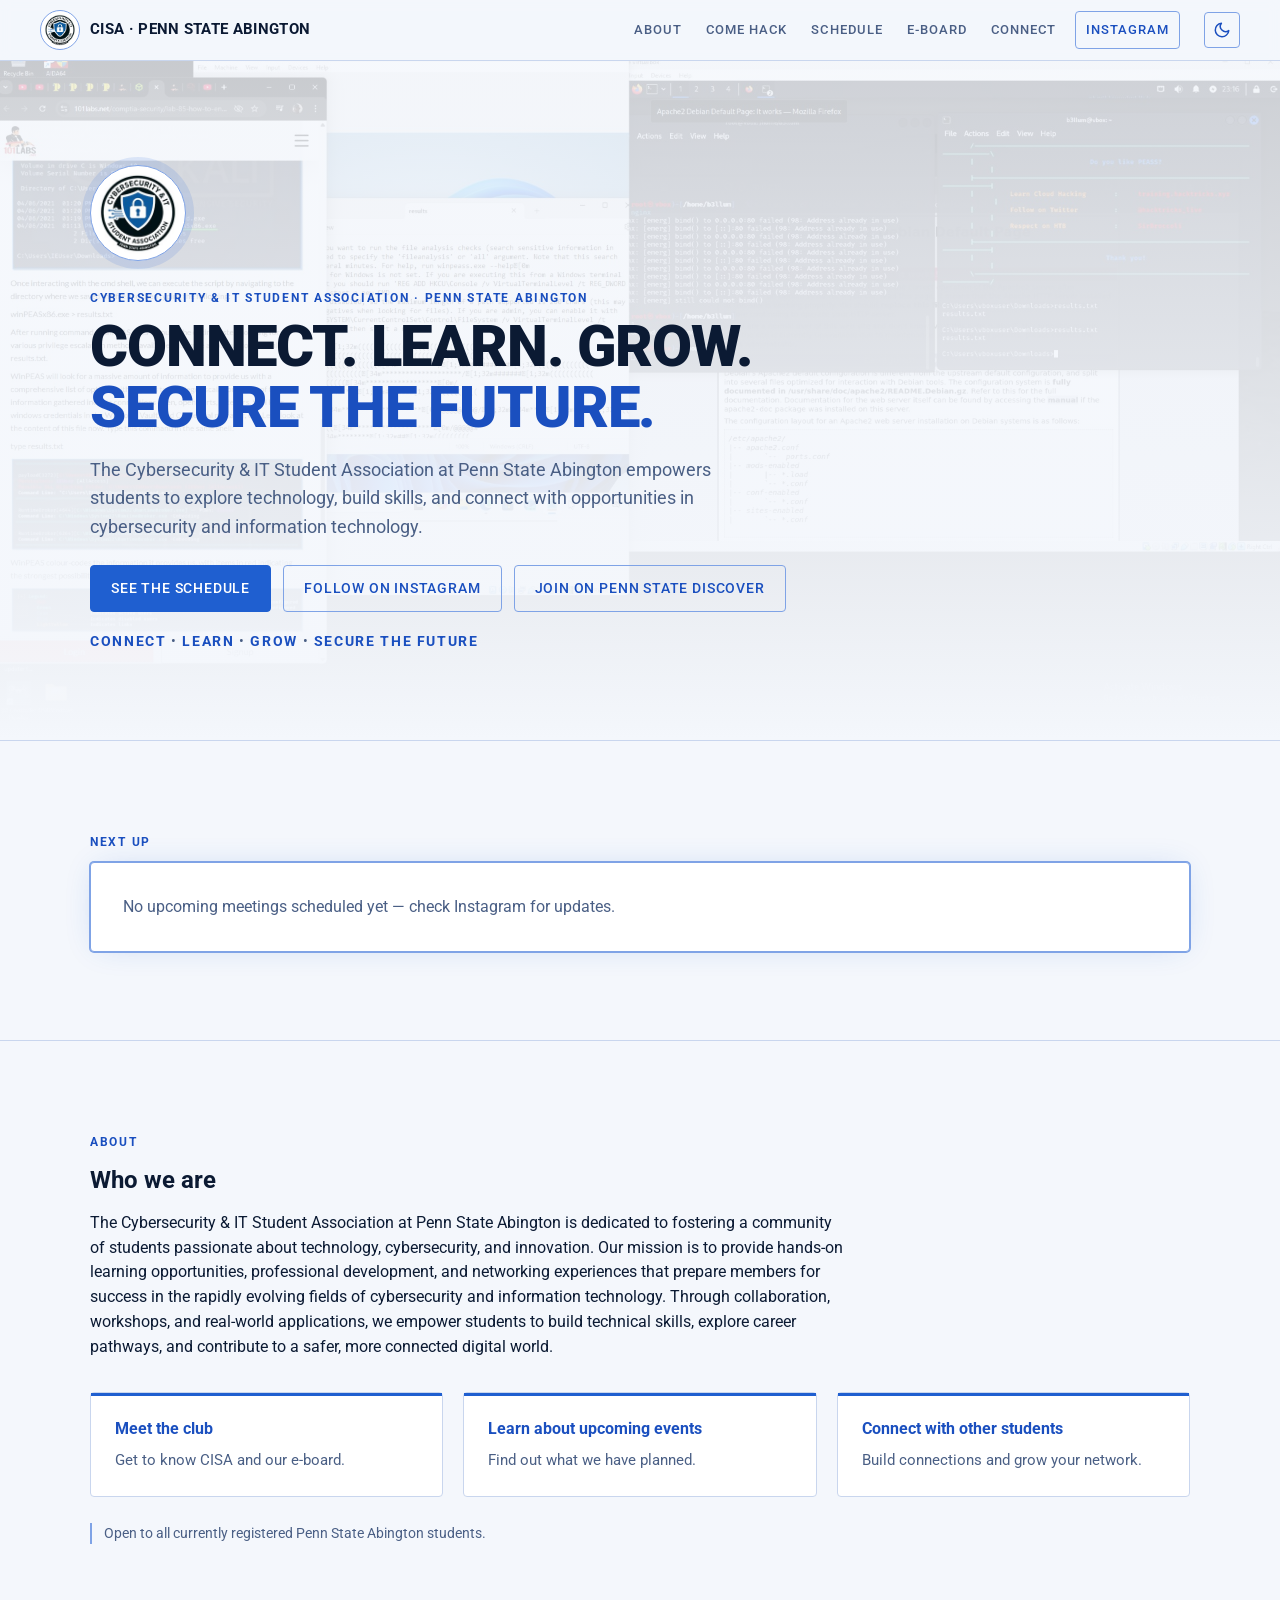
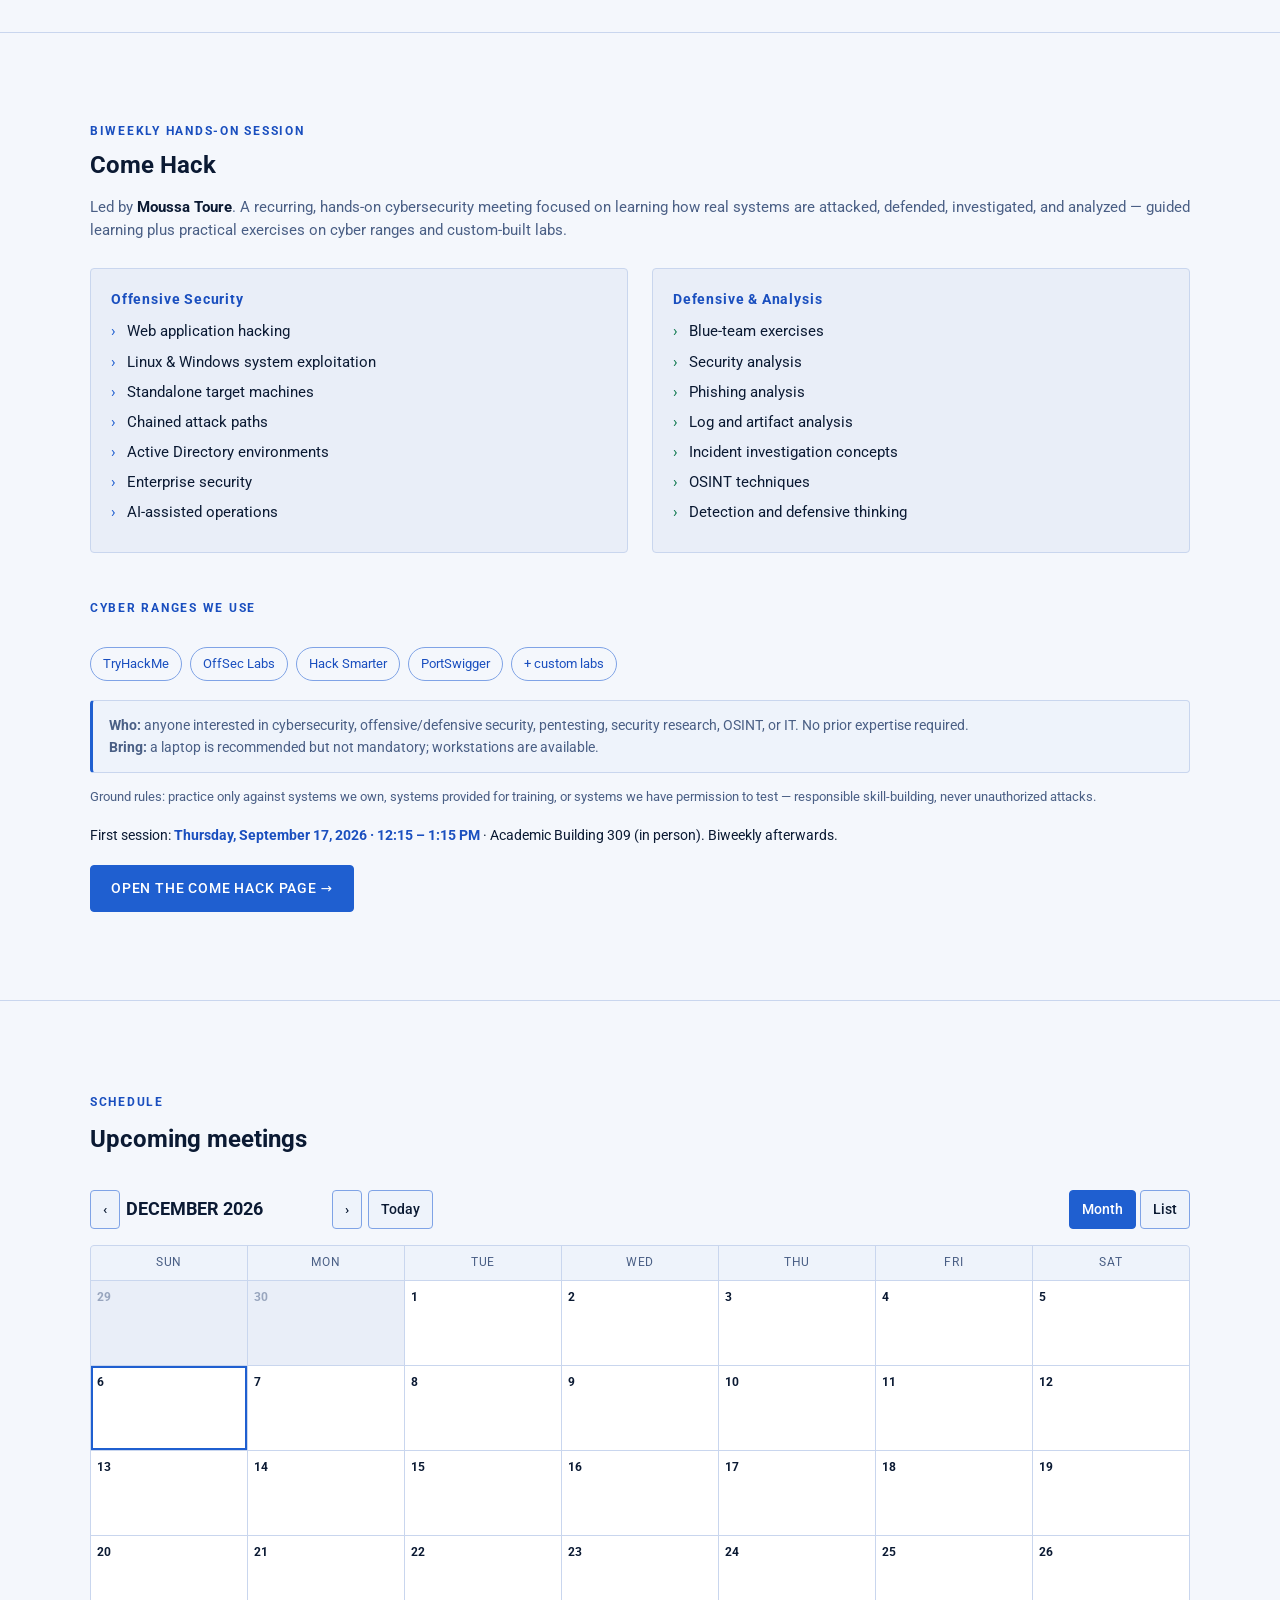
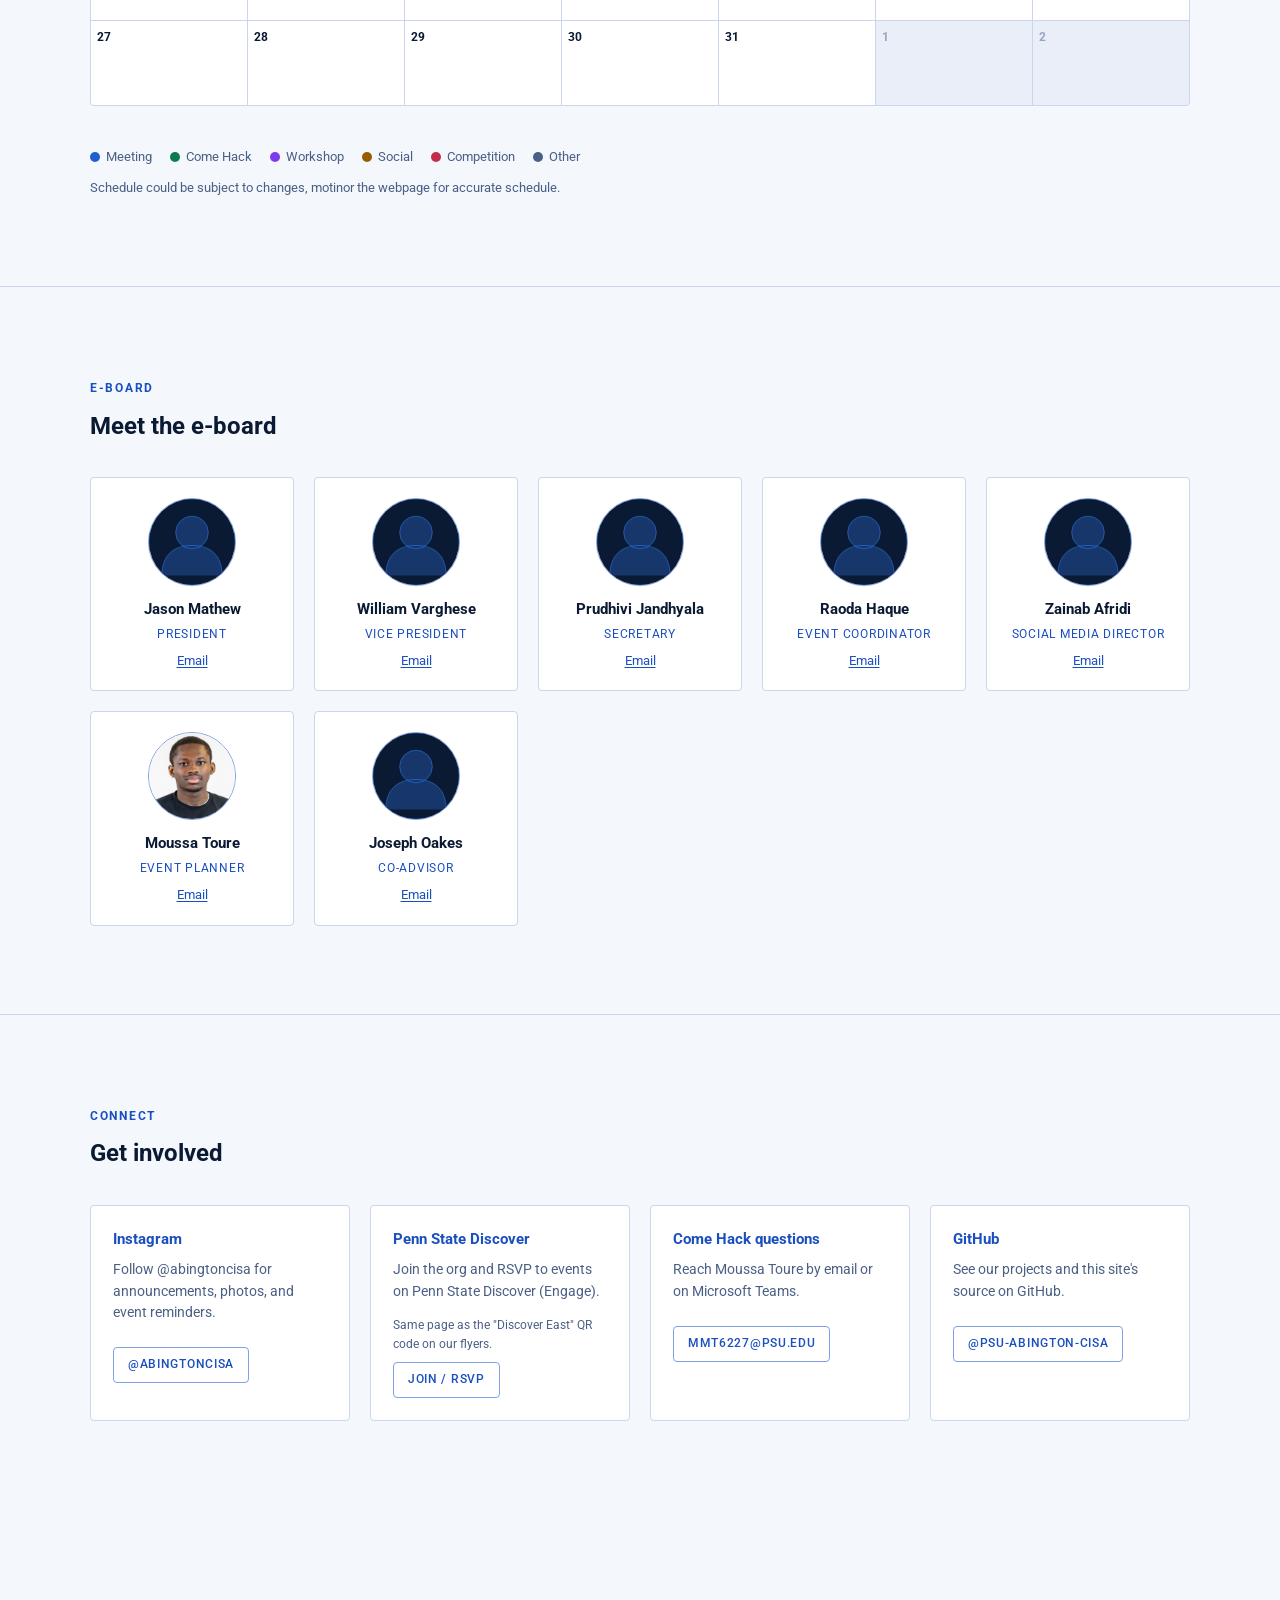
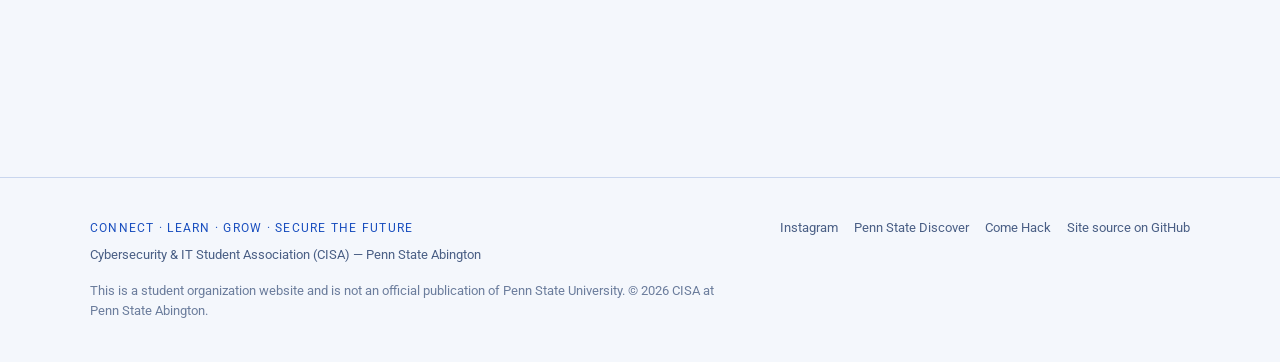
==== commit 8e8f4855: "Embed Microsoft Forms response page in index.html Added an iframe to embed a Microsoft Forms respons" ====
--- a/index.html
+++ b/index.html
@@ -252,6 +252,11 @@
           <a class="btn btn-ghost btn-sm" href="https://github.com/psu-abington-cisa" target="_blank" rel="noopener">@psu-abington-cisa</a>
         </div>
       </div>
+      
+      <iframe width="1100" height="260px" src="https://forms.cloud.microsoft/Pages/ResponsePage.aspx?id=RY30fNs9iUOpwcEVUm61LgzhWW1ZzRRPplxZP9-_dMRUNFpZOVJaMk9BUERJSVA3TEFJM1Q0QTBPWS4u&amp;embed=true"
+        frameborder="0" marginwidth="0" marginheight="0" style="border: none; max-width:100%; max-height:100vh" allowfullscreen="" webkitallowfullscreen="" mozallowfullscreen="" msallowfullscreen=""> 
+      </iframe>
+      
     </div>
   </section>
 
--- a/assets/css/style.css
+++ b/assets/css/style.css
@@ -35,9 +35,9 @@
   --hero-shade-mid: rgba(5, 11, 24, .86);
   --white: #ffffff;
 
-  --type-meeting: #2f7dff;
-  --type-comehack: #35c4ff;
-  --type-workshop: #8b9dff;
+  --type-meeting: #4a8dff;
+  --type-comehack: #22e3a5;
+  --type-workshop: #c084fc;
   --type-social: #ffb547;
   --type-competition: #ff5f7a;
   --type-other: #93a8cf;
@@ -74,8 +74,8 @@
     --hero-shade-mid: rgba(244, 247, 252, .92);
 
     --type-meeting: #1f5fd0;
-    --type-comehack: #0b7fa8;
-    --type-workshop: #4f5fd6;
+    --type-comehack: #0f7a4f;
+    --type-workshop: #7c3aed;
     --type-social: #9a5b00;
     --type-competition: #c22d4a;
     --type-other: #4a5f85;
@@ -105,8 +105,8 @@
   --hero-shade-mid: rgba(244, 247, 252, .92);
 
   --type-meeting: #1f5fd0;
-  --type-comehack: #0b7fa8;
-  --type-workshop: #4f5fd6;
+  --type-comehack: #0f7a4f;
+  --type-workshop: #7c3aed;
   --type-social: #9a5b00;
   --type-competition: #c22d4a;
   --type-other: #4a5f85;
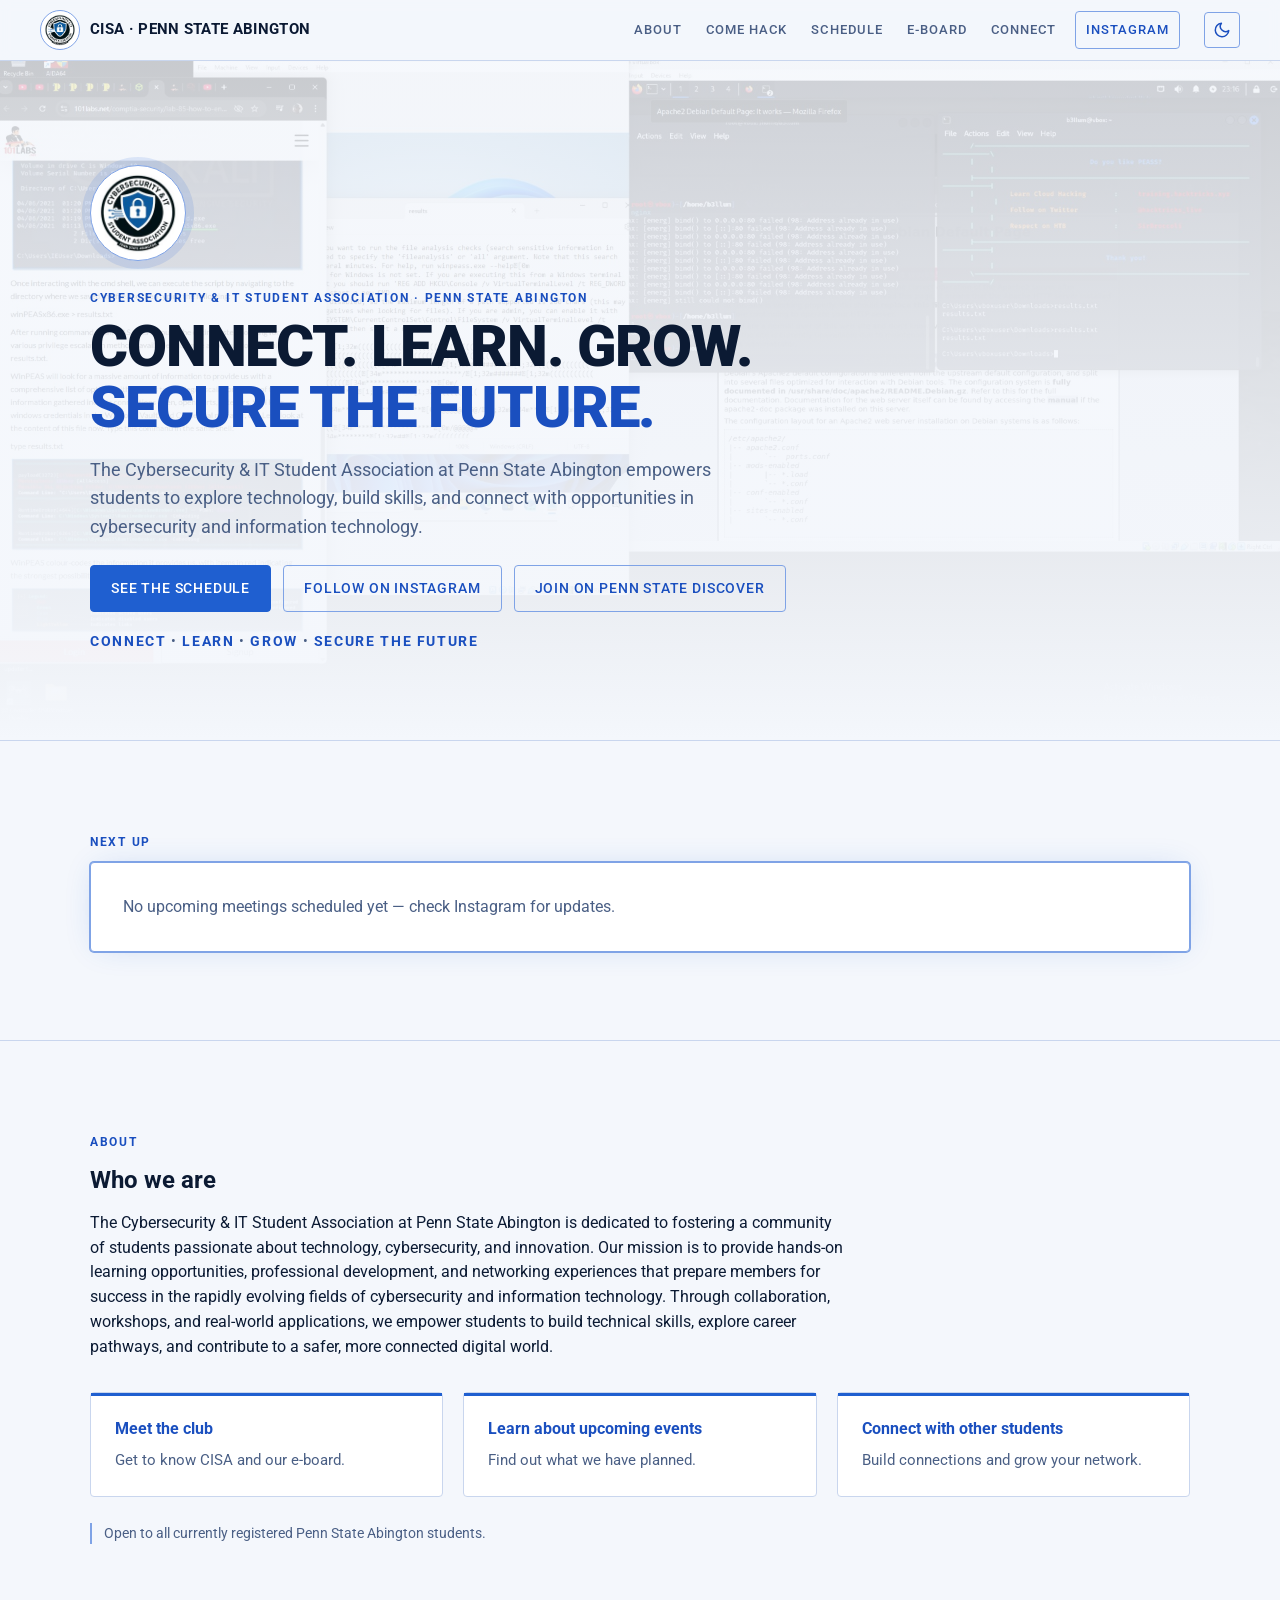
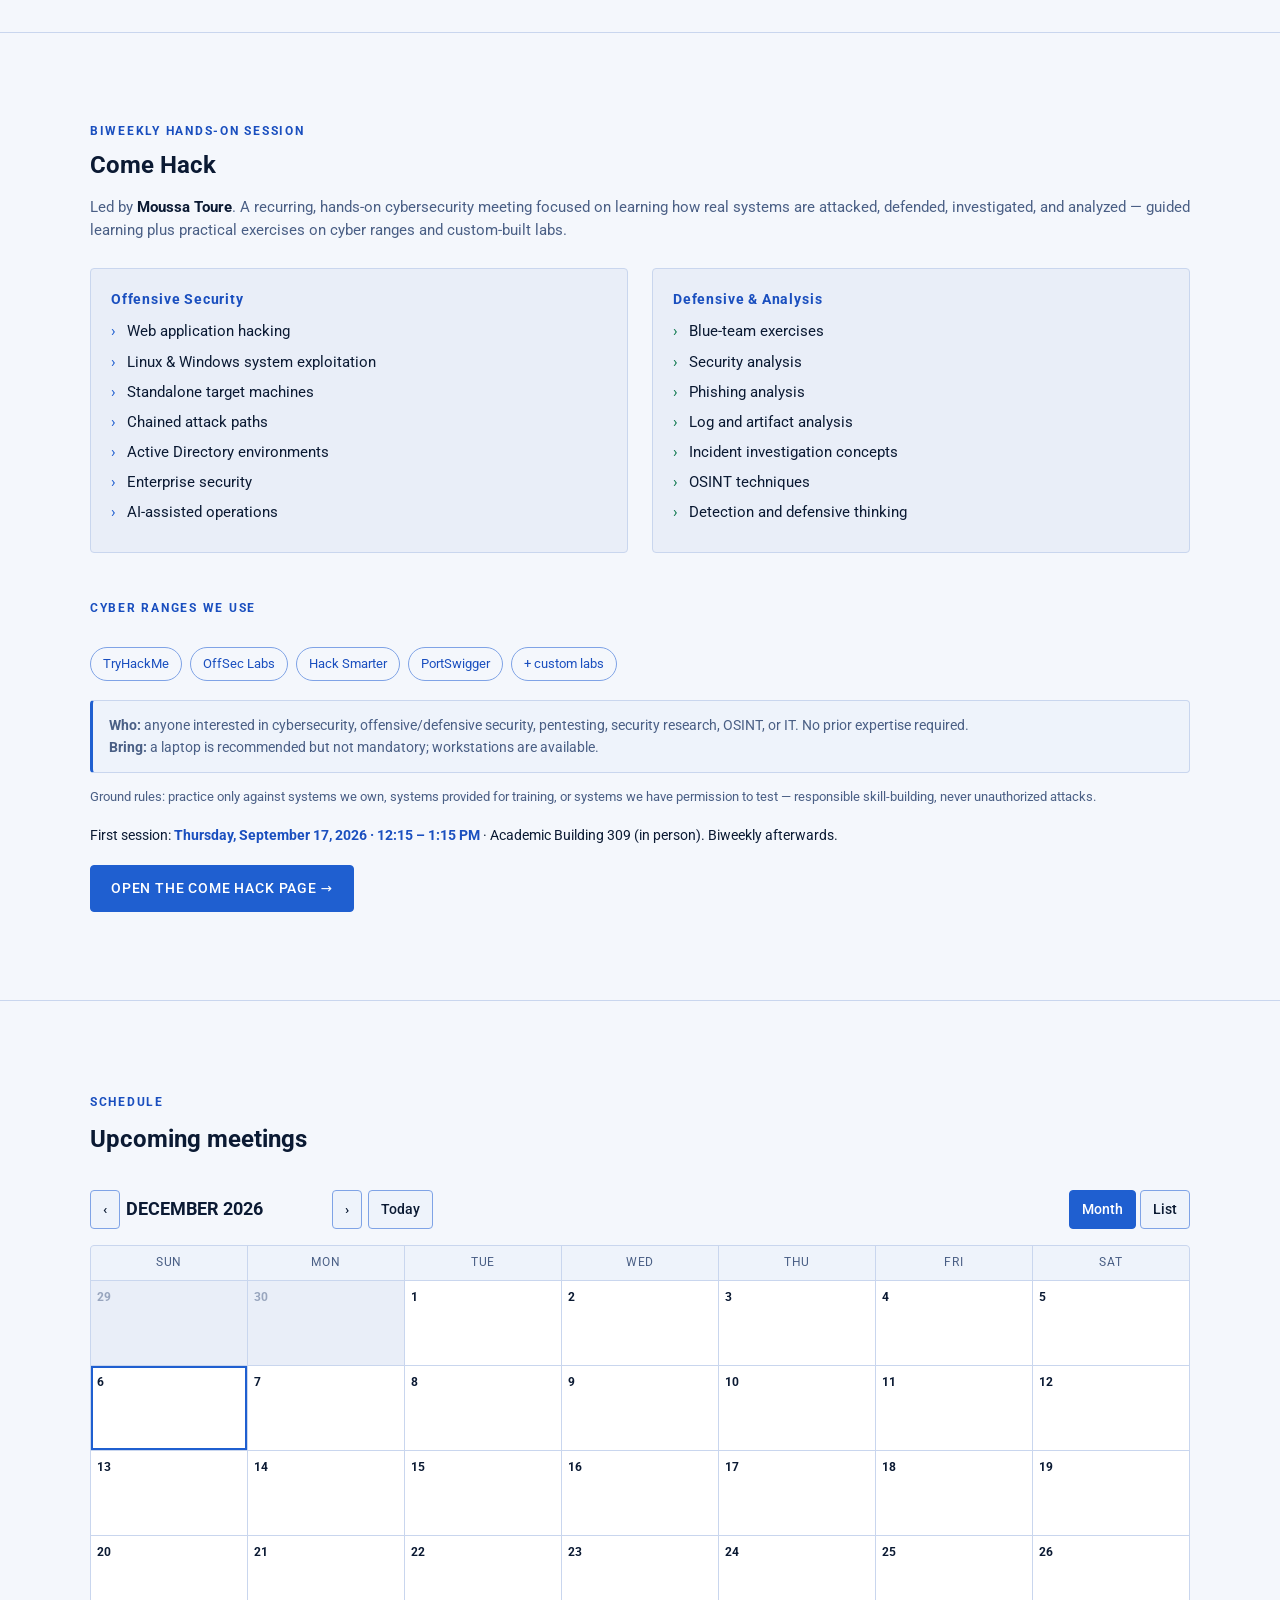
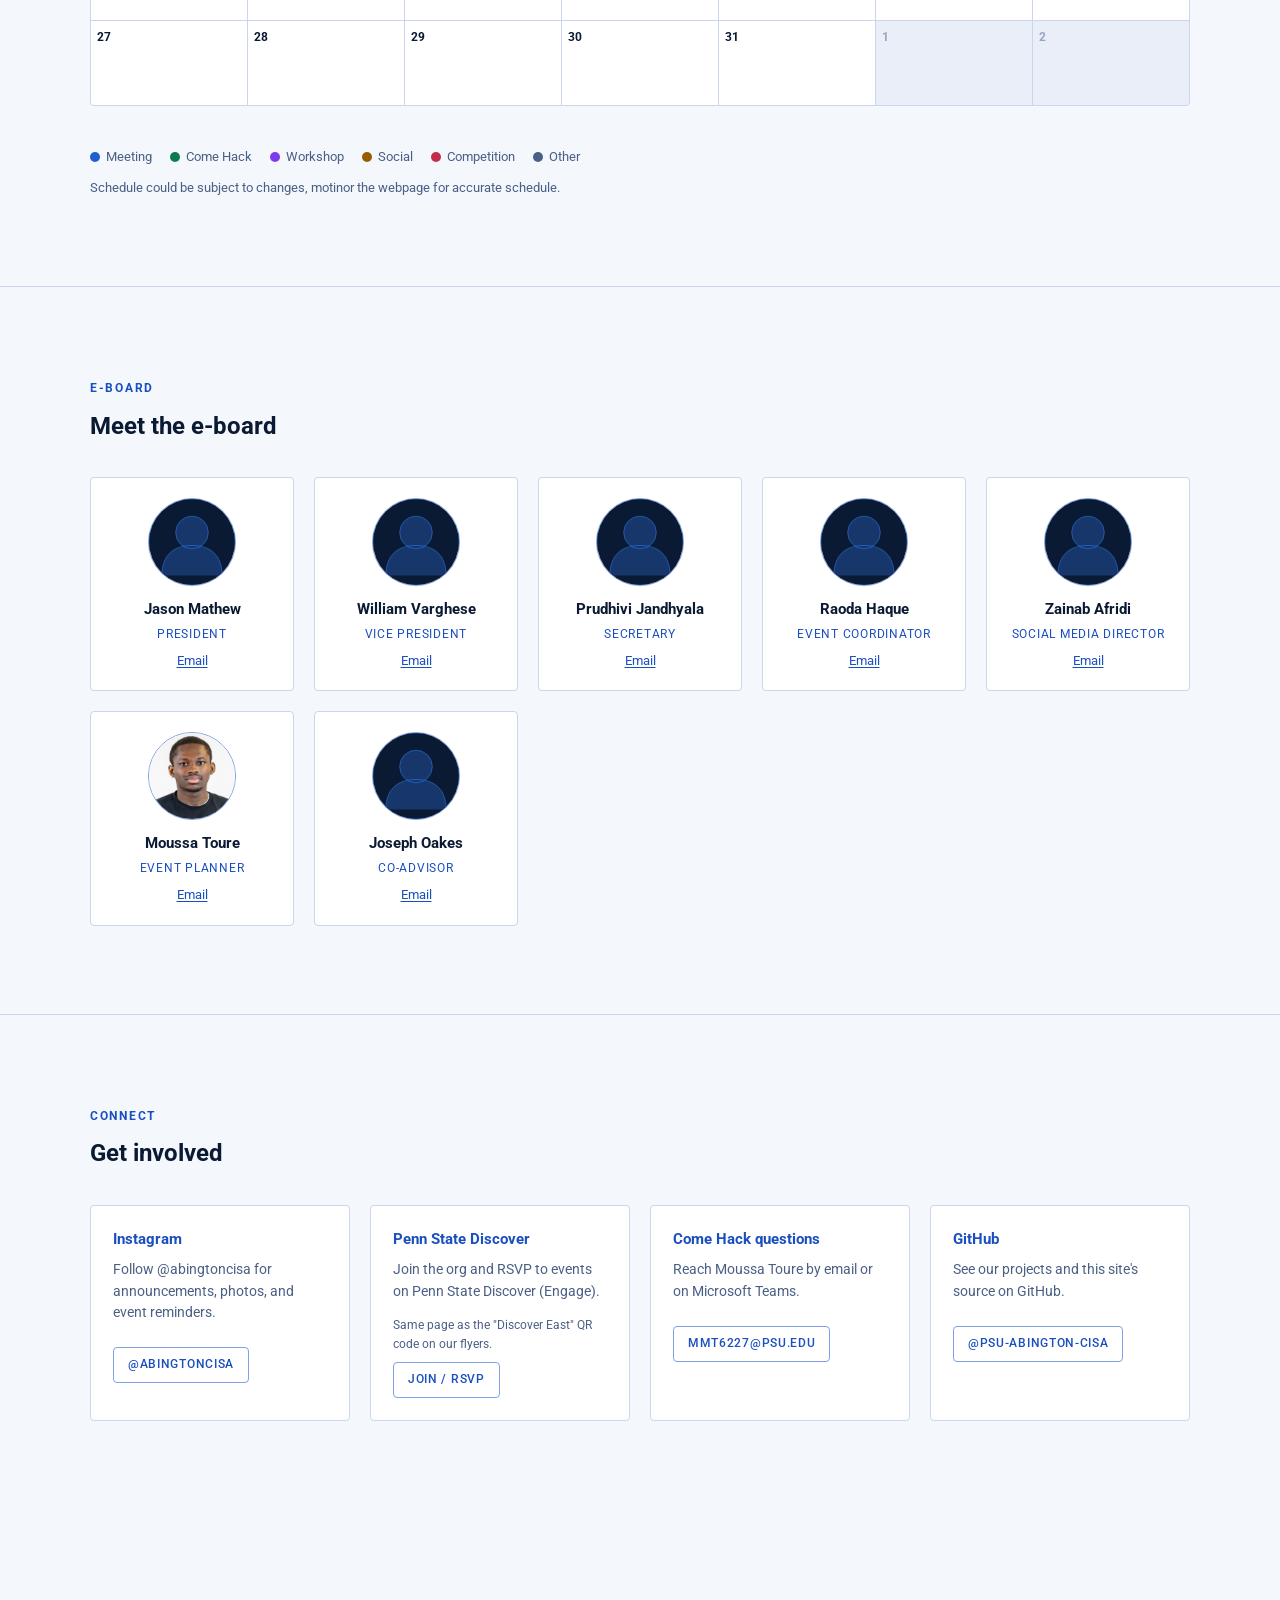
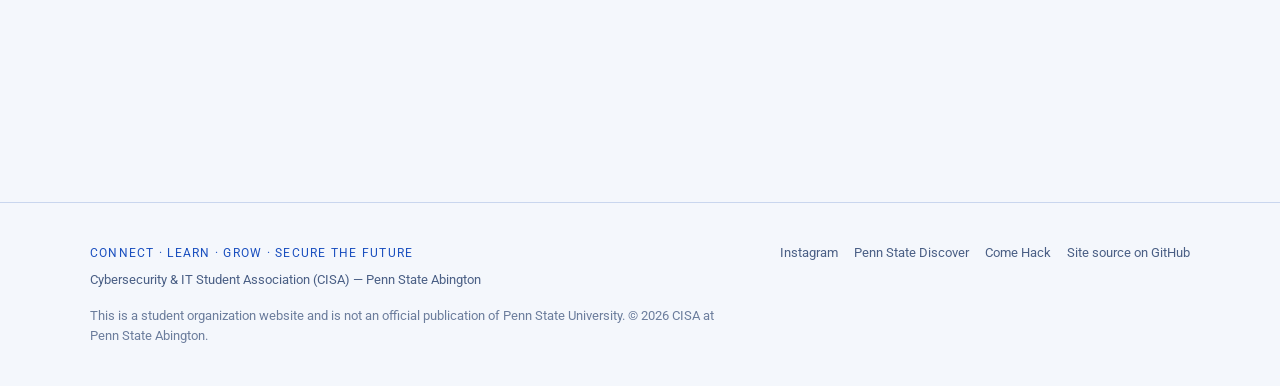
==== commit 5fb8bf9f: "Add line break before iframe in index.html" ====
--- a/index.html
+++ b/index.html
@@ -252,7 +252,8 @@
           <a class="btn btn-ghost btn-sm" href="https://github.com/psu-abington-cisa" target="_blank" rel="noopener">@psu-abington-cisa</a>
         </div>
       </div>
-      
+
+      <br>
       <iframe width="1100" height="260px" src="https://forms.cloud.microsoft/Pages/ResponsePage.aspx?id=RY30fNs9iUOpwcEVUm61LgzhWW1ZzRRPplxZP9-_dMRUNFpZOVJaMk9BUERJSVA3TEFJM1Q0QTBPWS4u&amp;embed=true"
         frameborder="0" marginwidth="0" marginheight="0" style="border: none; max-width:100%; max-height:100vh" allowfullscreen="" webkitallowfullscreen="" mozallowfullscreen="" msallowfullscreen=""> 
       </iframe>
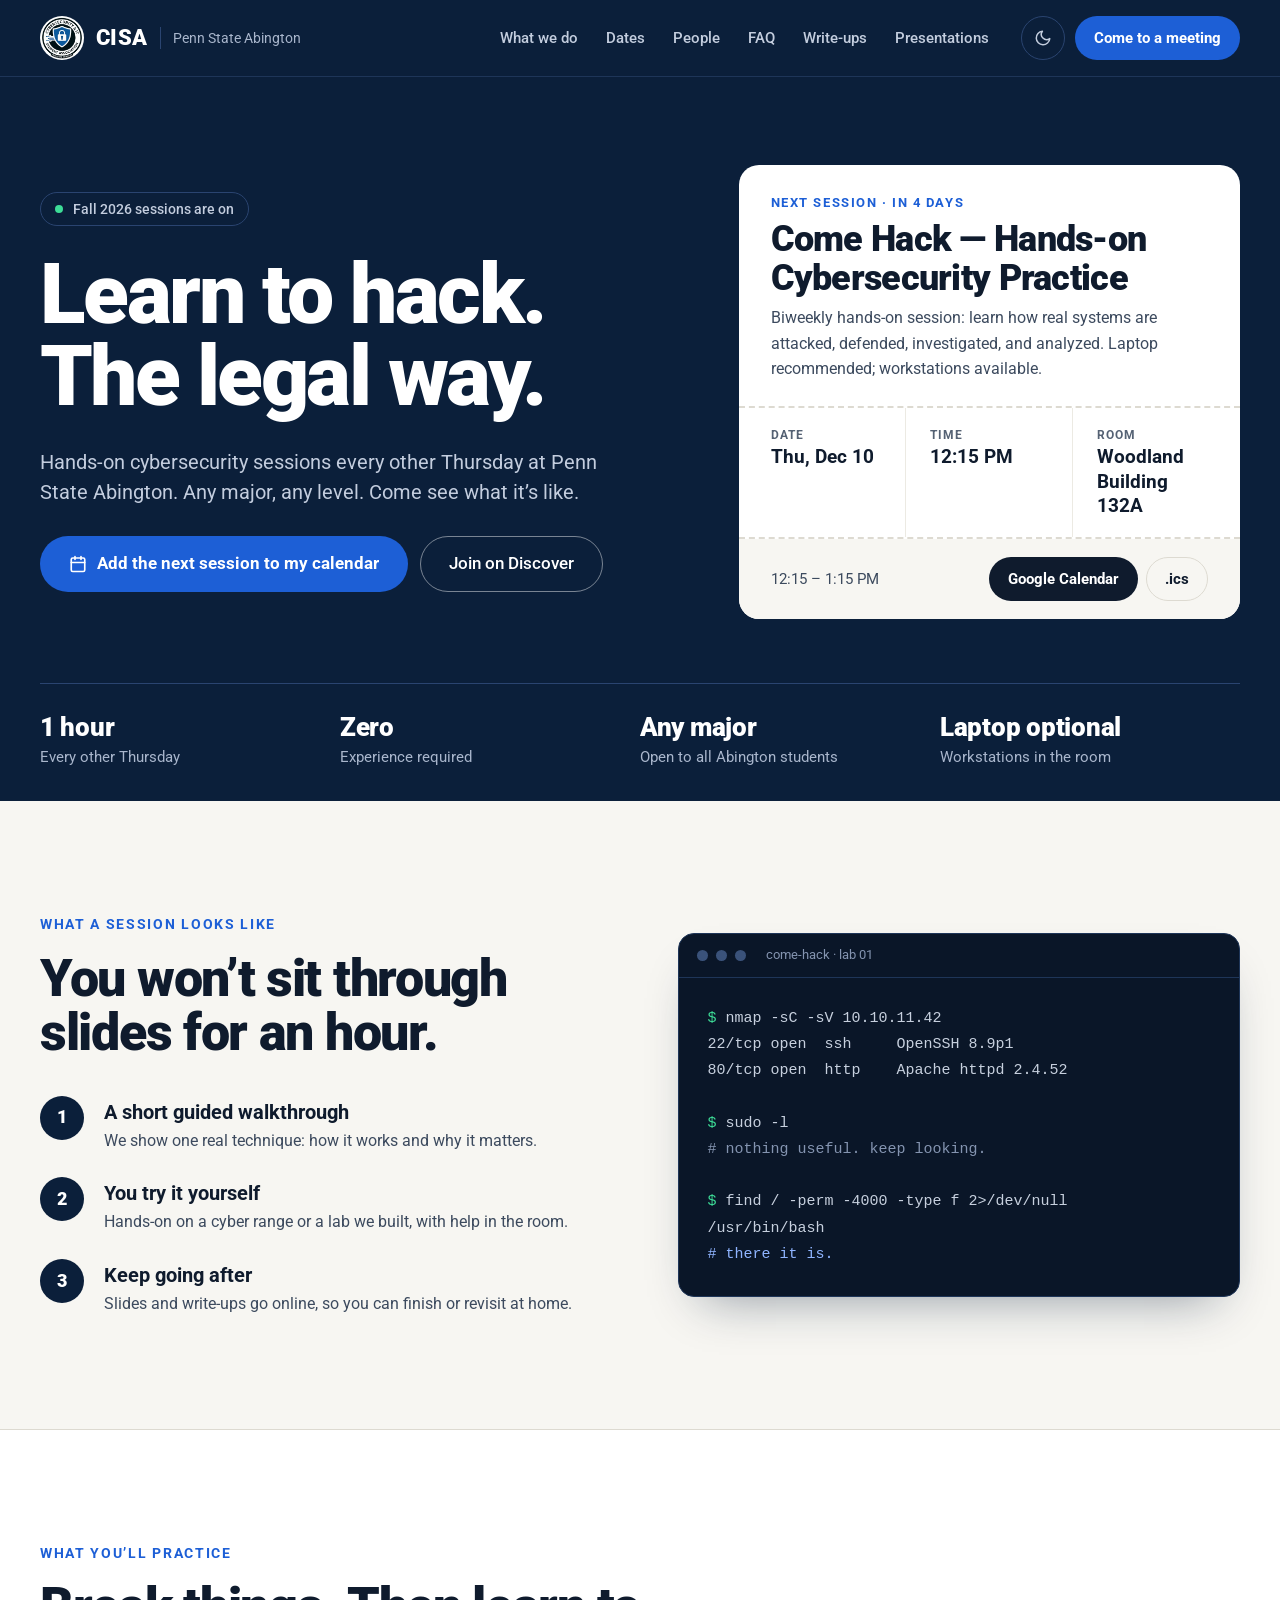
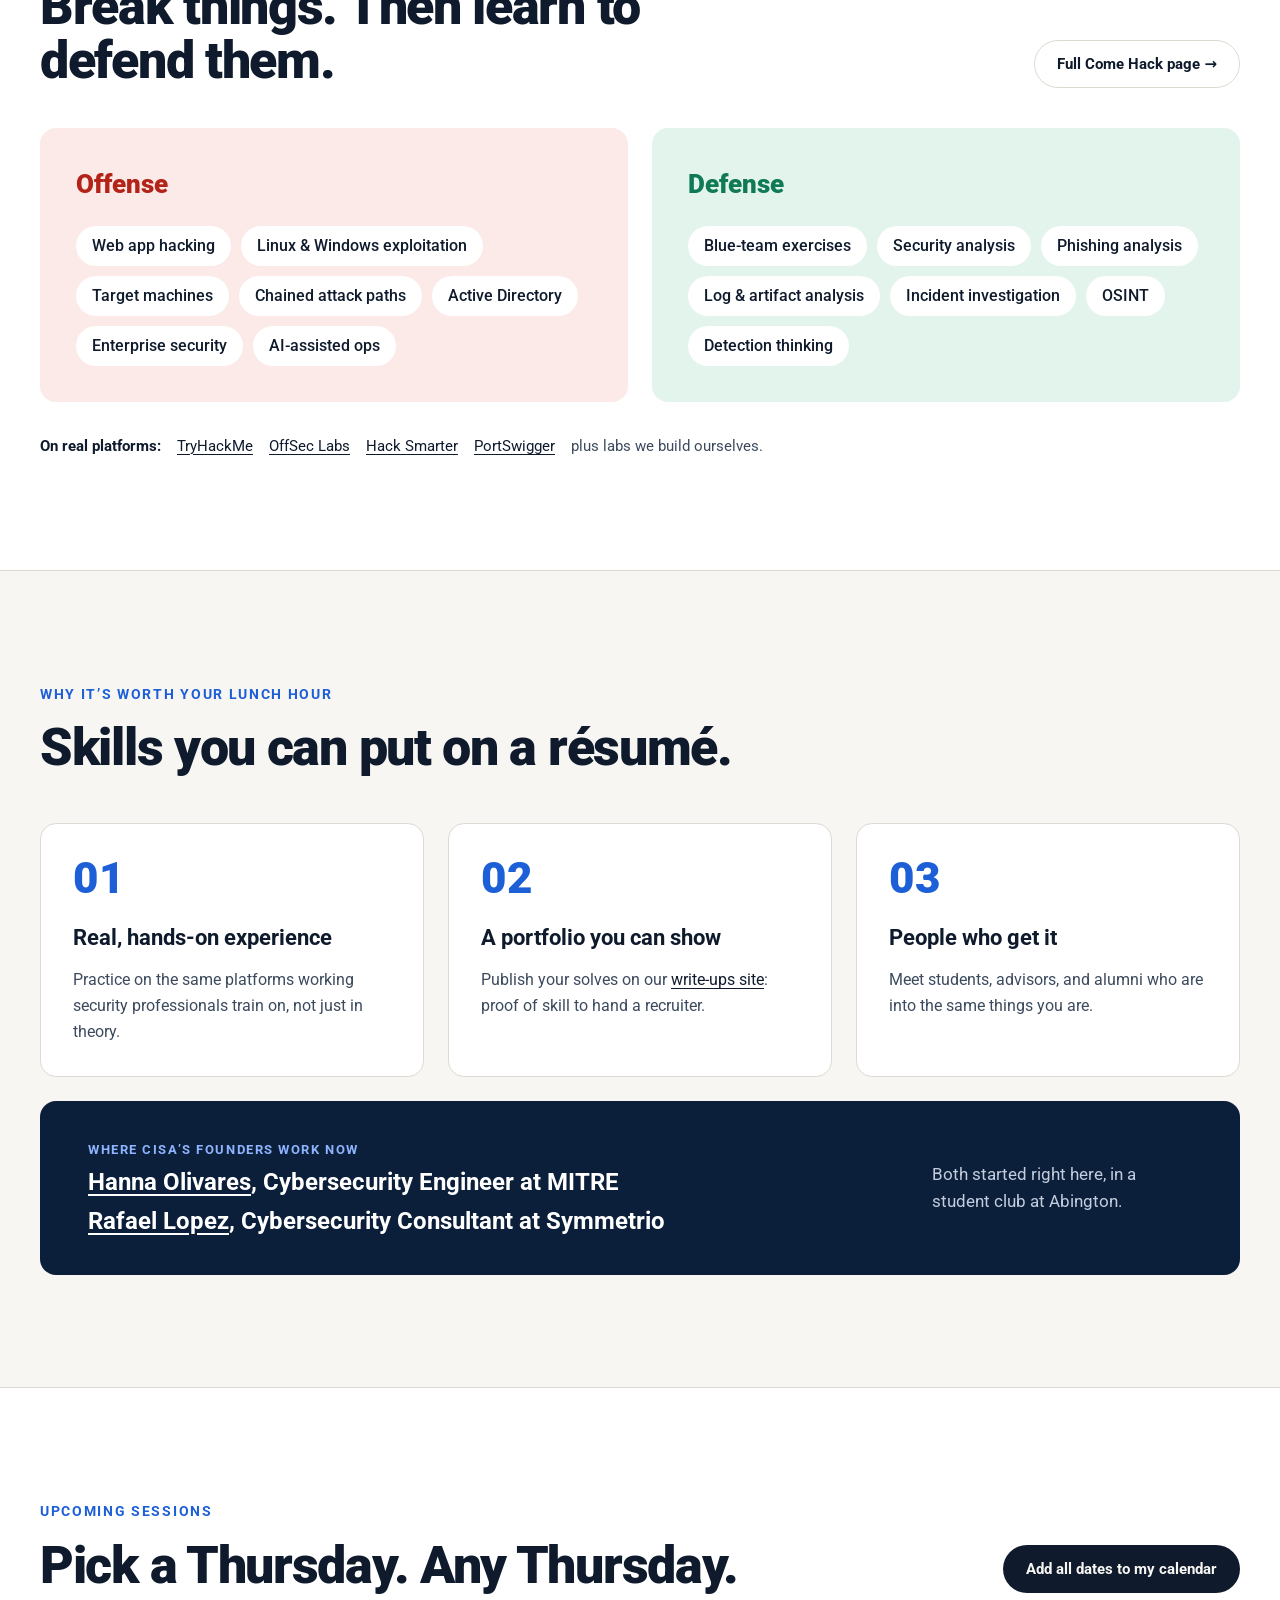
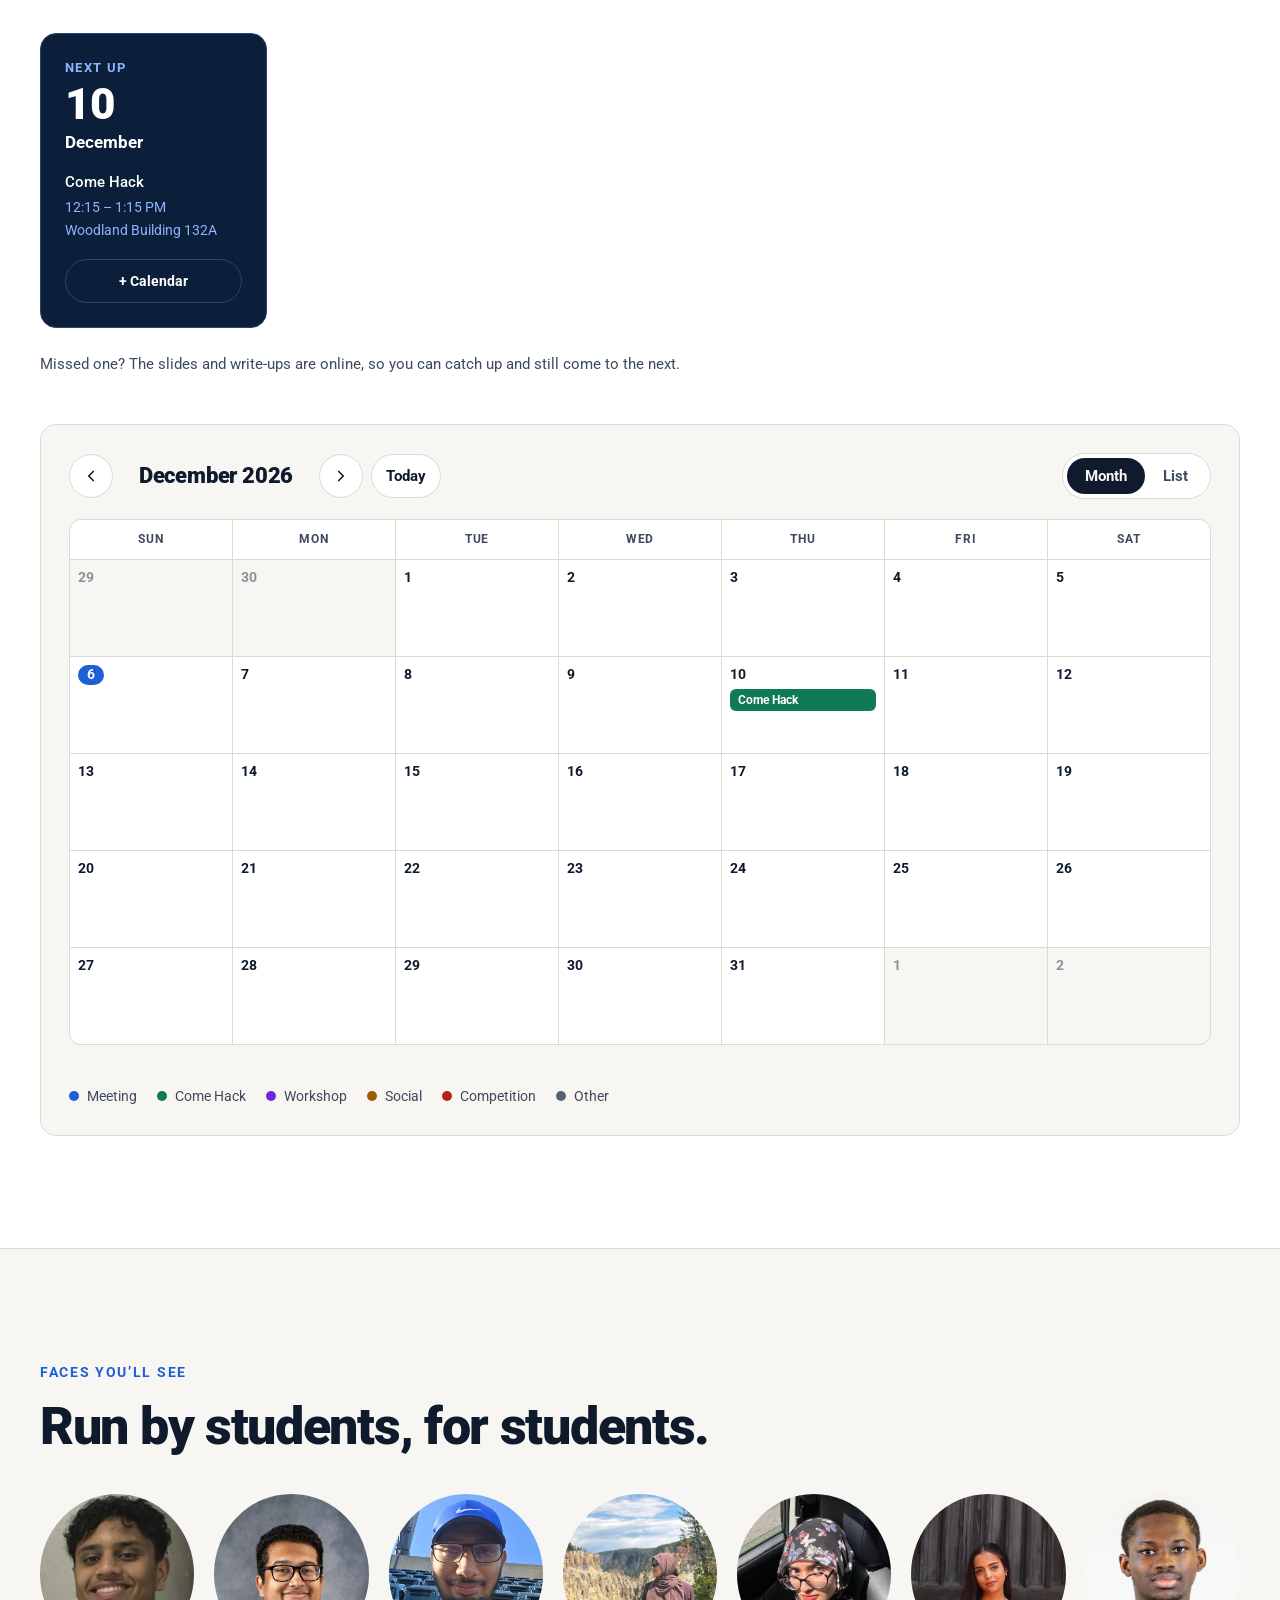
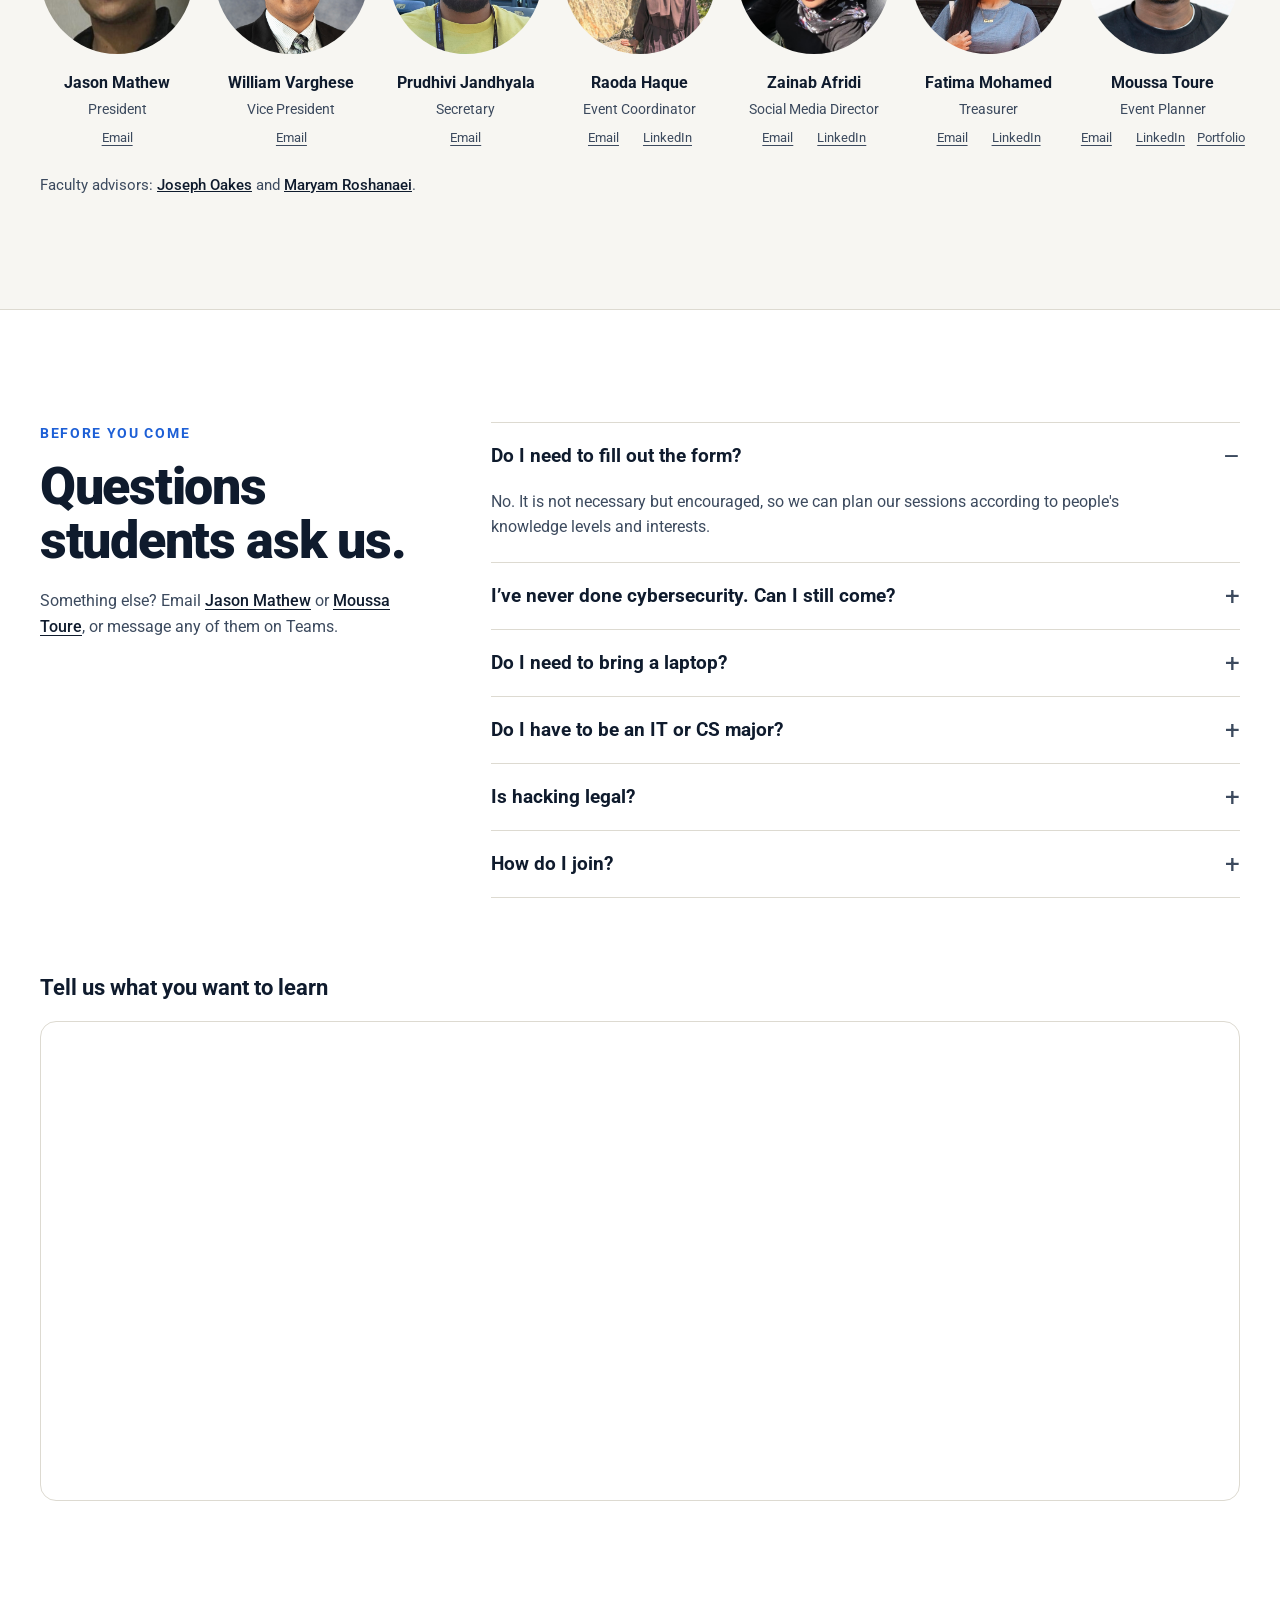
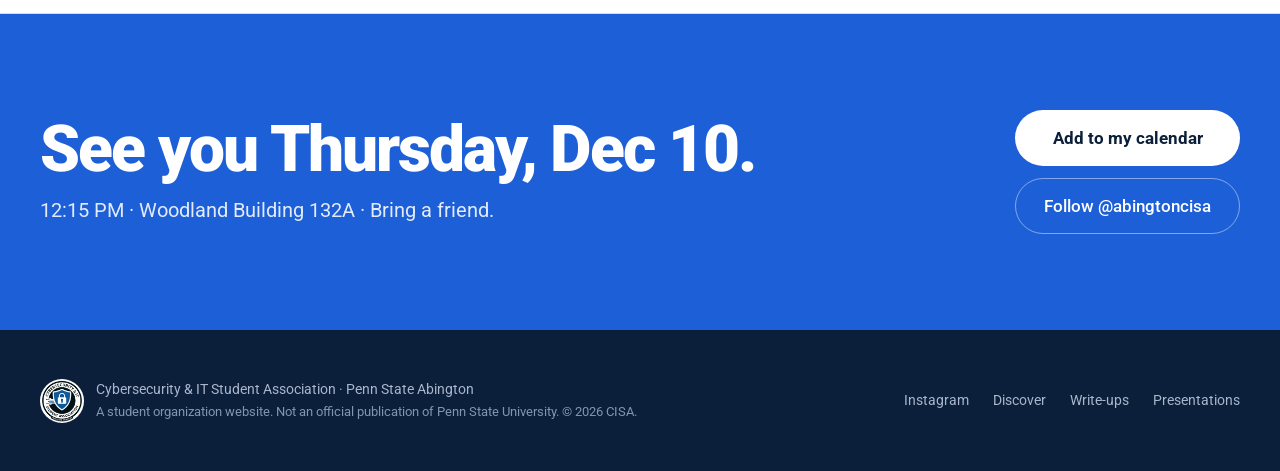
==== commit 9af78992: "website update" ====
--- a/index.html
+++ b/index.html
@@ -4,16 +4,16 @@
 <meta charset="utf-8">
 <meta name="viewport" content="width=device-width, initial-scale=1">
 <title>CISA — Cybersecurity &amp; IT Student Association | Penn State Abington</title>
-<meta name="description" content="Cybersecurity &amp; IT Student Association (CISA) at Penn State Abington — meetings, Come Hack hands-on sessions, e-board, and how to get involved.">
-<meta name="theme-color" content="#050b18">
+<meta name="description" content="Hands-on cybersecurity sessions every other Thursday at Penn State Abington. Any major, any level. Come Hack, e-board, dates, and how to join CISA.">
+<meta name="theme-color" content="#0b1f3a">
 <link rel="icon" href="assets/img/cisa-logo.jpg">
 <link rel="apple-touch-icon" href="assets/img/cisa-logo.jpg">
 
 <meta property="og:type" content="website">
-<meta property="og:title" content="CISA — Cybersecurity &amp; IT Student Association | Penn State Abington">
-<meta property="og:description" content="Connect. Learn. Grow. Secure the Future. The Cybersecurity &amp; IT Student Association at Penn State Abington.">
-<meta property="og:image" content="https://psu-abington-cisa.github.io/assets/img/cisa-logo.jpg">
-<meta property="og:url" content="https://psu-abington-cisa.github.io/">
+<meta property="og:title" content="CISA — Learn to hack. The legal way.">
+<meta property="og:description" content="Hands-on cybersecurity sessions every other Thursday at Penn State Abington. Any major, any level.">
+<meta property="og:image" content="https://cisa.cybernet.rocks/assets/img/cisa-logo.jpg">
+<meta property="og:url" content="https://cisa.cybernet.rocks/">
 <meta name="twitter:card" content="summary">
 
 <script>
@@ -32,252 +32,277 @@
 <a class="skip-link" href="#main">Skip to main content</a>
 
 <header class="site-header">
-  <nav class="nav" aria-label="Primary">
+  <div class="container nav">
     <a class="brand" href="#top">
-      <img src="assets/img/cisa-logo.jpg" alt="CISA logo" width="40" height="40">
-      <span class="brand-text">CISA · Penn State Abington</span>
+      <img src="assets/img/cisa-logo.jpg" alt="CISA logo" width="44" height="44">
+      <span class="brand-name">CISA</span>
+      <span class="brand-sub">Penn State Abington</span>
     </a>
-    <div class="nav-links">
-      <a href="#about">About</a>
-      <a href="#come-hack">Come Hack</a>
-      <a href="#schedule">Schedule</a>
-      <a href="#board">E-Board</a>
-      <a href="#connect">Connect</a>
-      <a class="nav-ig" href="https://www.instagram.com/abingtoncisa" target="_blank" rel="noopener">Instagram</a>
-    </div>
-    <button type="button" id="theme-toggle" class="theme-toggle" aria-label="Switch to light theme">
-      <svg class="icon-sun" aria-hidden="true" viewBox="0 0 24 24" fill="none" stroke="currentColor" stroke-width="2" stroke-linecap="round" stroke-linejoin="round"><circle cx="12" cy="12" r="4"></circle><path d="M12 2v2M12 20v2M4.93 4.93l1.41 1.41M17.66 17.66l1.41 1.41M2 12h2M20 12h2M4.93 19.07l1.41-1.41M17.66 6.34l1.41-1.41"></path></svg>
-      <svg class="icon-moon" aria-hidden="true" viewBox="0 0 24 24" fill="none" stroke="currentColor" stroke-width="2" stroke-linecap="round" stroke-linejoin="round"><path d="M21 12.79A9 9 0 1 1 11.21 3a7 7 0 0 0 9.79 9.79z"></path></svg>
-    </button>
-  </nav>
+    <nav id="site-nav" class="nav-links" aria-label="Primary">
+      <a href="#session">What we do</a>
+      <a href="#schedule">Dates</a>
+      <a href="#people">People</a>
+      <a href="#faq">FAQ</a>
+      <a href="writing/">Write-ups</a>
+      <a href="come-hack-presentations/">Presentations</a>
+    </nav>
+    <div class="nav-actions">
+      <button type="button" id="theme-toggle" class="icon-btn" aria-label="Switch to light theme">
+        <svg class="icon-sun" aria-hidden="true" viewBox="0 0 24 24" fill="none" stroke="currentColor" stroke-width="2" stroke-linecap="round" stroke-linejoin="round"><circle cx="12" cy="12" r="4"></circle><path d="M12 2v2M12 20v2M4.93 4.93l1.41 1.41M17.66 17.66l1.41 1.41M2 12h2M20 12h2M4.93 19.07l1.41-1.41M17.66 6.34l1.41-1.41"></path></svg>
+        <svg class="icon-moon" aria-hidden="true" viewBox="0 0 24 24" fill="none" stroke="currentColor" stroke-width="2" stroke-linecap="round" stroke-linejoin="round"><path d="M21 12.79A9 9 0 1 1 11.21 3a7 7 0 0 0 9.79 9.79z"></path></svg>
+      </button>
+      <a class="btn btn-accent btn-sm nav-cta" href="#schedule">Come to a meeting</a>
+      <button type="button" id="menu-toggle" class="icon-btn menu-btn" aria-label="Menu" aria-expanded="false" aria-controls="site-nav">
+        <svg aria-hidden="true" viewBox="0 0 24 24" fill="none" stroke="currentColor" stroke-width="2" stroke-linecap="round"><path d="M4 7h16M4 12h16M4 17h16"></path></svg>
+      </button>
+    </div>
+  </div>
 </header>
 
 <main id="main">
 
   <section id="top" class="hero">
     <div class="container">
-      <img class="hero-logo" src="assets/img/cisa-logo.jpg" alt="CISA logo" width="96" height="96">
-      <p class="eyebrow">Cybersecurity &amp; IT Student Association · Penn State Abington</p>
-      <h1>Connect. Learn. Grow.<br><span class="line-blue">Secure the Future.</span></h1>
-      <p class="lede">The Cybersecurity &amp; IT Student Association at Penn State Abington empowers students to explore technology, build skills, and connect with opportunities in cybersecurity and information technology.</p>
-      <div class="cta-row">
-        <a class="btn btn-primary" href="#schedule">See the schedule</a>
-        <a class="btn btn-ghost" href="https://www.instagram.com/abingtoncisa" target="_blank" rel="noopener">Follow on Instagram</a>
-        <a class="btn btn-ghost" href="https://psuharrisburg.campuslabs.com/engage/organization/ab-cybersecurity" target="_blank" rel="noopener">Join on Penn State Discover</a>
-      </div>
-      <p class="tagline"><b>Connect</b> &bull; <b>Learn</b> &bull; <b>Grow</b> &bull; <b>Secure the Future</b></p>
-    </div>
-  </section>
-
-  <section id="next" aria-labelledby="next-heading">
-    <div class="container">
-      <p class="eyebrow">Next Up</p>
-      <h2 id="next-heading" class="visually-hidden">Next event</h2>
-      <div class="panel panel-glow next-card" id="next-card">
-        <!-- Static fallback (JS replaces this once data loads) -->
-        <div class="next-datebox"><span class="mon">SEP</span><span class="day">10</span></div>
-        <div class="next-body">
-          <h3>First General Meeting</h3>
-          <div class="next-meta">
-            <span>Thursday, September 10, 2026</span>
-            <span>12:15 – 1:15 PM</span>
-            <span>Woodland Building 220</span>
+      <div class="hero-grid">
+        <div class="hero-copy">
+          <span class="pill"><span class="dot" aria-hidden="true"></span><span id="hero-pill-text">Sessions every other Thursday</span></span>
+          <h1>Learn to hack.<br>The legal way.</h1>
+          <p class="lede">Hands-on cybersecurity sessions every other Thursday at Penn State Abington. Any major, any level. Come see what it’s like.</p>
+          <div class="cta-row">
+            <a class="btn btn-accent btn-lg" id="hero-cal" href="#schedule">
+              <svg aria-hidden="true" viewBox="0 0 24 24" fill="none" stroke="currentColor" stroke-width="2.2" stroke-linecap="round" stroke-linejoin="round"><rect x="3" y="4" width="18" height="18" rx="2"></rect><path d="M16 2v4M8 2v4M3 10h18"></path></svg>
+              Add the next session to my calendar
+            </a>
+            <a class="btn btn-outline-light btn-lg" href="https://psuharrisburg.campuslabs.com/engage/organization/ab-cybersecurity" target="_blank" rel="noopener">Join on Discover</a>
           </div>
-          <p>Kick off the semester with CISA! Meet the club and e-board, hear what's planned, and connect with other students.</p>
-          <div class="next-links">
-            <a class="btn btn-ghost btn-sm" href="https://psuharrisburg.campuslabs.com/engage/organization/ab-cybersecurity" target="_blank" rel="noopener">Details</a>
+        </div>
+
+        <div class="ticket" id="ticket" aria-live="polite">
+          <div class="ticket-head">
+            <span class="ticket-kicker">Next session</span>
+            <span class="ticket-title">Come Hack</span>
+            <span class="ticket-sub">Loading the next date…</span>
           </div>
         </div>
       </div>
-    </div>
-  </section>
-
-  <section id="about" aria-labelledby="about-heading">
-    <div class="container">
-      <div class="section-head">
-        <p class="eyebrow">About</p>
-        <h2 id="about-heading">Who we are</h2>
-        <p>The Cybersecurity &amp; IT Student Association at Penn State Abington is dedicated to fostering a community of students passionate about technology, cybersecurity, and innovation. Our mission is to provide hands-on learning opportunities, professional development, and networking experiences that prepare members for success in the rapidly evolving fields of cybersecurity and information technology. Through collaboration, workshops, and real-world applications, we empower students to build technical skills, explore career pathways, and contribute to a safer, more connected digital world.</p>
-      </div>
-      <div class="tiles">
-        <div class="tile">
-          <h3>Meet the club</h3>
-          <p>Get to know CISA and our e-board.</p>
-        </div>
-        <div class="tile">
-          <h3>Learn about upcoming events</h3>
-          <p>Find out what we have planned.</p>
-        </div>
-        <div class="tile">
-          <h3>Connect with other students</h3>
-          <p>Build connections and grow your network.</p>
-        </div>
-      </div>
-      <p class="note">Open to all currently registered Penn State Abington students.</p>
-    </div>
-  </section>
-
-  <section id="come-hack" aria-labelledby="come-hack-heading">
-    <div class="container">
-      <div class="ch-header">
-        <p class="eyebrow">Biweekly hands-on session</p>
-      </div>
-      <h2 id="come-hack-heading">Come Hack</h2>
-      <p class="ch-lead">Led by <b>Moussa Toure</b>. A recurring, hands-on cybersecurity meeting focused on learning how real systems are attacked, defended, investigated, and analyzed — guided learning plus practical exercises on cyber ranges and custom-built labs.</p>
-
-      <div class="ch-cols">
-        <div class="ch-col offensive">
-          <h4>Offensive Security</h4>
-          <ul>
-            <li>Web application hacking</li>
-            <li>Linux &amp; Windows system exploitation</li>
-            <li>Standalone target machines</li>
-            <li>Chained attack paths</li>
-            <li>Active Directory environments</li>
-            <li>Enterprise security</li>
-            <li>AI-assisted operations</li>
+
+      <ul class="quick" aria-label="At a glance">
+        <li><strong>1 hour</strong><span>Every other Thursday</span></li>
+        <li><strong>Zero</strong><span>Experience required</span></li>
+        <li><strong>Any major</strong><span>Open to all Abington students</span></li>
+        <li><strong>Laptop optional</strong><span>Workstations in the room</span></li>
+      </ul>
+    </div>
+  </section>
+
+  <section id="session" class="section" aria-labelledby="session-heading">
+    <div class="container split">
+      <div>
+        <p class="kicker">What a session looks like</p>
+        <h2 id="session-heading">You won’t sit through slides for an hour.</h2>
+        <ol class="steps">
+          <li><span class="step-n" aria-hidden="true">1</span><div><strong>A short guided walkthrough</strong><span>We show one real technique: how it works and why it matters.</span></div></li>
+          <li><span class="step-n" aria-hidden="true">2</span><div><strong>You try it yourself</strong><span>Hands-on on a cyber range or a lab we built, with help in the room.</span></div></li>
+          <li><span class="step-n" aria-hidden="true">3</span><div><strong>Keep going after</strong><span>Slides and write-ups go online, so you can finish or revisit at home.</span></div></li>
+        </ol>
+      </div>
+      <figure class="terminal">
+        <div class="terminal-bar" aria-hidden="true"><span></span><span></span><span></span><em>come-hack · lab 01</em></div>
+<pre><code><span class="t-prompt">$</span> nmap -sC -sV 10.10.11.42
+22/tcp open  ssh     OpenSSH 8.9p1
+80/tcp open  http    Apache httpd 2.4.52
+
+<span class="t-prompt">$</span> sudo -l
+<span class="t-muted"># nothing useful. keep looking.</span>
+
+<span class="t-prompt">$</span> find / -perm -4000 -type f 2&gt;/dev/null
+/usr/bin/bash
+<span class="t-hit"># there it is.</span></code></pre>
+        <figcaption class="visually-hidden">Example terminal session from a Come Hack lab</figcaption>
+      </figure>
+    </div>
+  </section>
+
+  <section id="come-hack" class="section section-alt" aria-labelledby="practice-heading">
+    <div class="container">
+      <div class="section-head-row">
+        <div>
+          <p class="kicker">What you’ll practice</p>
+          <h2 id="practice-heading">Break things. Then learn to defend them.</h2>
+        </div>
+        <a class="btn btn-line" href="come-hack/">Full Come Hack page →</a>
+      </div>
+      <div class="topics">
+        <div class="topic topic-offense">
+          <h3>Offense</h3>
+          <ul class="chips">
+            <li>Web app hacking</li><li>Linux &amp; Windows exploitation</li><li>Target machines</li><li>Chained attack paths</li><li>Active Directory</li><li>Enterprise security</li><li>AI-assisted ops</li>
           </ul>
         </div>
-        <div class="ch-col defensive">
-          <h4>Defensive &amp; Analysis</h4>
-          <ul>
-            <li>Blue-team exercises</li>
-            <li>Security analysis</li>
-            <li>Phishing analysis</li>
-            <li>Log and artifact analysis</li>
-            <li>Incident investigation concepts</li>
-            <li>OSINT techniques</li>
-            <li>Detection and defensive thinking</li>
+        <div class="topic topic-defense">
+          <h3>Defense</h3>
+          <ul class="chips">
+            <li>Blue-team exercises</li><li>Security analysis</li><li>Phishing analysis</li><li>Log &amp; artifact analysis</li><li>Incident investigation</li><li>OSINT</li><li>Detection thinking</li>
           </ul>
         </div>
       </div>
-
-      <p class="eyebrow" style="margin-top:1.6em">Cyber ranges we use</p>
-      <div class="range-tags">
-        <a class="range-tag" href="https://tryhackme.com/login" target="_blank" rel="noopener">TryHackMe</a>
-        <a class="range-tag" href="https://portal.offsec.com/sign-up/community" target="_blank" rel="noopener">OffSec Labs</a>
-        <a class="range-tag" href="https://www.hacksmarter.org/catalog" target="_blank" rel="noopener">Hack Smarter</a>
-        <a class="range-tag" href="https://portswigger.net/web-security/all-labs" target="_blank" rel="noopener">PortSwigger</a>
-        <span class="range-tag" style="cursor:default">+ custom labs</span>
-      </div>
-
-      <div class="ch-notice">
-        <b>Who:</b> anyone interested in cybersecurity, offensive/defensive security, pentesting, security research, OSINT, or IT. No prior expertise required.<br>
-        <b>Bring:</b> a laptop is recommended but not mandatory; workstations are available.
-      </div>
-      <p class="ch-rules">Ground rules: practice only against systems we own, systems provided for training, or systems we have permission to test — responsible skill-building, never unauthorized attacks.</p>
-      <p class="ch-session">First session: <b>Thursday, September 17, 2026 · 12:15 – 1:15 PM</b> · Academic Building 309 (in person). Biweekly afterwards.</p>
-
-      <a class="btn btn-primary" href="https://psu-abington-cisa.github.io/come-hack/" target="_blank" rel="noopener">Open the Come Hack page →</a>
-    </div>
-  </section>
-
-  <section id="schedule" aria-labelledby="schedule-heading">
-    <div class="container">
-      <div class="section-head">
-        <p class="eyebrow">Schedule</p>
-        <h2 id="schedule-heading">Upcoming meetings</h2>
-      </div>
-
-      <div class="cal-toolbar">
-        <div class="cal-nav" id="cal-nav">
-          <button type="button" id="cal-prev" aria-label="Previous month">‹</button>
-          <span class="cal-heading" id="cal-heading">September 2026</span>
-          <button type="button" id="cal-next" aria-label="Next month">›</button>
-          <button type="button" id="cal-today" class="btn-sm">Today</button>
-        </div>
-        <div class="view-toggle" id="view-toggle" role="group" aria-label="Calendar view">
-          <button type="button" data-view="month" aria-pressed="true">Month</button>
-          <button type="button" data-view="list" aria-pressed="false">List</button>
-        </div>
-      </div>
-
-      <div class="cal-wrap" id="cal-wrap">
-        <div id="cal-body" class="scroll-x">
-          <p class="empty-msg">Loading schedule…</p>
-        </div>
-        <div id="detail-panel-slot"></div>
-      </div>
-
-      <div class="legend">
-        <span class="legend-item"><span class="legend-dot" style="background:var(--type-meeting)"></span>Meeting</span>
-        <span class="legend-item"><span class="legend-dot" style="background:var(--type-comehack)"></span>Come Hack</span>
-        <span class="legend-item"><span class="legend-dot" style="background:var(--type-workshop)"></span>Workshop</span>
-        <span class="legend-item"><span class="legend-dot" style="background:var(--type-social)"></span>Social</span>
-        <span class="legend-item"><span class="legend-dot" style="background:var(--type-competition)"></span>Competition</span>
-        <span class="legend-item"><span class="legend-dot" style="background:var(--type-other)"></span>Other</span>
-      </div>
-      <p class="schedule-note">Schedule could be subject to changes, motinor the webpage for accurate schedule. <!-- maintained in <code>data/events.json</code> on GitHub — <a href="https://github.com/psu-abington-cisa/psu-abington-cisa.github.io/blob/main/data/events.json" target="_blank" rel="noopener">view/edit the file</a>.--></p> 
-    </div>
-  </section>
-
-  <section id="board" aria-labelledby="board-heading">
-    <div class="container">
-      <div class="section-head">
-        <p class="eyebrow">E-Board</p>
-        <h2 id="board-heading">Meet the e-board</h2>
-      </div>
-      <div class="board-grid" id="board-grid">
+      <p class="platforms"><strong>On real platforms:</strong>
+        <a href="https://tryhackme.com/login" target="_blank" rel="noopener">TryHackMe</a>
+        <a href="https://portal.offsec.com/sign-up/community" target="_blank" rel="noopener">OffSec Labs</a>
+        <a href="https://www.hacksmarter.org/catalog" target="_blank" rel="noopener">Hack Smarter</a>
+        <a href="https://portswigger.net/web-security/all-labs" target="_blank" rel="noopener">PortSwigger</a>
+        <span>plus labs we build ourselves.</span>
+      </p>
+    </div>
+  </section>
+
+  <section class="section" aria-labelledby="why-heading">
+    <div class="container">
+      <p class="kicker">Why it’s worth your lunch hour</p>
+      <h2 id="why-heading">Skills you can put on a résumé.</h2>
+      <div class="why">
+        <article class="card"><span class="card-n">01</span><h3>Real, hands-on experience</h3><p>Practice on the same platforms working security professionals train on, not just in theory.</p></article>
+        <article class="card"><span class="card-n">02</span><h3>A portfolio you can show</h3><p>Publish your solves on our <a href="writing/">write-ups site</a>: proof of skill to hand a recruiter.</p></article>
+        <article class="card"><span class="card-n">03</span><h3>People who get it</h3><p>Meet students, advisors, and alumni who are into the same things you are.</p></article>
+      </div>
+      <div class="founders" id="founders" hidden>
+        <div>
+          <p class="founders-kicker">Where CISA’s founders work now</p>
+          <p class="founders-text" id="founders-text"></p>
+        </div>
+        <p class="founders-note">Both started right here, in a student club at Abington.</p>
+      </div>
+    </div>
+  </section>
+
+  <section id="schedule" class="section section-alt" aria-labelledby="schedule-heading">
+    <div class="container">
+      <div class="section-head-row">
+        <div>
+          <p class="kicker">Upcoming sessions</p>
+          <h2 id="schedule-heading">Pick a Thursday. Any Thursday.</h2>
+        </div>
+        <a class="btn btn-dark" id="all-dates" href="#schedule" hidden>Add all dates to my calendar</a>
+      </div>
+      <div class="tiles" id="date-tiles">
+        <p class="empty-msg">Loading dates…</p>
+      </div>
+      <p class="note" id="skip-note">Missed one? The slides and write-ups are online, so you can catch up and still come to the next.</p>
+
+      <div class="calendar" id="calendar">
+        <div class="cal-toolbar">
+          <div class="cal-nav">
+            <button type="button" class="cal-btn" id="cal-prev" aria-label="Previous month">
+              <svg aria-hidden="true" viewBox="0 0 24 24" fill="none" stroke="currentColor" stroke-width="2.2" stroke-linecap="round" stroke-linejoin="round"><path d="m15 18-6-6 6-6"></path></svg>
+            </button>
+            <h3 class="cal-heading" id="cal-heading" aria-live="polite">Calendar</h3>
+            <button type="button" class="cal-btn" id="cal-next" aria-label="Next month">
+              <svg aria-hidden="true" viewBox="0 0 24 24" fill="none" stroke="currentColor" stroke-width="2.2" stroke-linecap="round" stroke-linejoin="round"><path d="m9 18 6-6-6-6"></path></svg>
+            </button>
+            <button type="button" class="cal-today" id="cal-today">Today</button>
+          </div>
+          <div class="view-toggle" id="view-toggle" role="group" aria-label="Calendar view">
+            <button type="button" data-view="month" aria-pressed="true">Month</button>
+            <button type="button" data-view="list" aria-pressed="false">List</button>
+          </div>
+        </div>
+        <div class="cal-wrap" id="cal-wrap">
+          <div id="cal-body"><p class="empty-msg">Loading calendar…</p></div>
+          <div id="cal-detail"></div>
+        </div>
+        <ul class="legend" aria-label="Event types">
+          <li><span class="legend-dot type-meeting"></span>Meeting</li>
+          <li><span class="legend-dot type-comehack"></span>Come Hack</li>
+          <li><span class="legend-dot type-workshop"></span>Workshop</li>
+          <li><span class="legend-dot type-social"></span>Social</li>
+          <li><span class="legend-dot type-competition"></span>Competition</li>
+          <li><span class="legend-dot type-other"></span>Other</li>
+        </ul>
+      </div>
+    </div>
+  </section>
+
+  <section id="people" class="section" aria-labelledby="people-heading">
+    <div class="container">
+      <p class="kicker">Faces you’ll see</p>
+      <h2 id="people-heading">Run by students, for students.</h2>
+      <div class="people" id="board-grid">
         <p class="empty-msg">Loading e-board…</p>
       </div>
-    </div>
-  </section>
-
-  <section id="connect" aria-labelledby="connect-heading">
-    <div class="container">
-      <div class="section-head">
-        <p class="eyebrow">Connect</p>
-        <h2 id="connect-heading">Get involved</h2>
-      </div>
-      <div class="connect-grid">
-        <div class="connect-card">
-          <h3>Instagram</h3>
-          <p>Follow @abingtoncisa for announcements, photos, and event reminders.</p>
-          <a class="btn btn-ghost btn-sm" href="https://www.instagram.com/abingtoncisa" target="_blank" rel="noopener">@abingtoncisa</a>
-        </div>
-        <div class="connect-card">
-          <h3>Penn State Discover</h3>
-          <p>Join the org and RSVP to events on Penn State Discover (Engage).</p>
-          <span class="caption">Same page as the "Discover East" QR code on our flyers.</span>
-          <a class="btn btn-ghost btn-sm" href="https://psuharrisburg.campuslabs.com/engage/organization/ab-cybersecurity" target="_blank" rel="noopener">Join / RSVP</a>
-        </div>
-        <div class="connect-card">
-          <h3>Come Hack questions</h3>
-          <p>Reach Moussa Toure by email or on Microsoft Teams.</p>
-          <a class="btn btn-ghost btn-sm" href="mailto:mmt6227@psu.edu">mmt6227@psu.edu</a>
-        </div>
-        <div class="connect-card">
-          <h3>GitHub</h3>
-          <p>See our projects and this site's source on GitHub.</p>
-          <a class="btn btn-ghost btn-sm" href="https://github.com/psu-abington-cisa" target="_blank" rel="noopener">@psu-abington-cisa</a>
-        </div>
-      </div>
-
-      <br>
-      <iframe width="1100" height="260px" src="https://forms.cloud.microsoft/Pages/ResponsePage.aspx?id=RY30fNs9iUOpwcEVUm61LgzhWW1ZzRRPplxZP9-_dMRUNFpZOVJaMk9BUERJSVA3TEFJM1Q0QTBPWS4u&amp;embed=true"
-        frameborder="0" marginwidth="0" marginheight="0" style="border: none; max-width:100%; max-height:100vh" allowfullscreen="" webkitallowfullscreen="" mozallowfullscreen="" msallowfullscreen=""> 
-      </iframe>
-      
+      <p class="note" id="advisors" hidden></p>
+    </div>
+  </section>
+
+  <section id="faq" class="section section-alt" aria-labelledby="faq-heading">
+    <div class="container faq-grid">
+      <div>
+        <p class="kicker">Before you come</p>
+        <h2 id="faq-heading">Questions students ask us.</h2>
+        <p class="faq-contact" id="faq-contact">Something else? Email <a href="mailto:mmt6227@psu.edu">Moussa Toure</a>, or message them on Teams.</p>
+      </div>
+      <div class="faq">
+        <details open>
+          <summary>Do I need to fill out the form?</summary>
+        <p>No. It is not necessary but encouraged, so we can plan our sessions according to people's knowledge levels and interests.</p>
+        </details>
+        <details>
+          <summary>I’ve never done cybersecurity. Can I still come?</summary>
+          <p>Yes. No prior experience is required. Sessions start from the basics and there is help in the room.</p>
+        </details>
+        <details>
+          <summary>Do I need to bring a laptop?</summary>
+          <p>It helps, but it isn’t required. There are workstations available.</p>
+        </details>
+        <details>
+          <summary>Do I have to be an IT or CS major?</summary>
+          <p>No. Any currently registered Penn State Abington student can join, from any major.</p>
+        </details>
+        <details>
+          <summary>Is hacking legal?</summary>
+          <p>The way we do it, yes. We only practice on systems we own, training platforms, or systems we have permission to test. Responsible skill-building, never unauthorized access.</p>
+        </details>
+        <details>
+          <summary>How do I join?</summary>
+          <p>Join CISA on <a href="https://psuharrisburg.campuslabs.com/engage/organization/ab-cybersecurity" target="_blank" rel="noopener">Penn State Discover</a> to RSVP and get event reminders, then come to the next session.</p>
+        </details>
+      </div>
+    </div>
+    <div class="container interest">
+      <h3>Tell us what you want to learn</h3>
+      <iframe title="CISA interest form" src="https://forms.cloud.microsoft/Pages/ResponsePage.aspx?id=RY30fNs9iUOpwcEVUm61LgzhWW1ZzRRPplxZP9-_dMRUNFpZOVJaMk9BUERJSVA3TEFJM1Q0QTBPWS4u&amp;embed=true" loading="lazy" allowfullscreen></iframe>
+    </div>
+  </section>
+
+  <section class="cta" aria-labelledby="cta-title">
+    <div class="container cta-inner">
+      <div>
+        <h2 id="cta-title">See you at the next session.</h2>
+        <p id="cta-meta">Every other Thursday · Bring a friend.</p>
+      </div>
+      <div class="cta-actions">
+        <a class="btn btn-light btn-lg" id="cta-cal" href="#schedule">Add to my calendar</a>
+        <a class="btn btn-outline-light btn-lg" href="https://www.instagram.com/abingtoncisa" target="_blank" rel="noopener">Follow @abingtoncisa</a>
+      </div>
     </div>
   </section>
 
 </main>
 
 <footer class="site-footer">
-  <div class="container">
-    <div class="footer-top">
+  <div class="container footer-inner">
+    <div class="footer-brand">
+      <img src="assets/img/cisa-logo.jpg" alt="" width="44" height="44">
       <div>
-        <div class="footer-tagline">Connect · Learn · Grow · Secure the Future</div>
-        <div>Cybersecurity &amp; IT Student Association (CISA) — Penn State Abington</div>
-      </div>
-      <div class="footer-links">
-        <a href="https://www.instagram.com/abingtoncisa" target="_blank" rel="noopener">Instagram</a>
-        <a href="https://psuharrisburg.campuslabs.com/engage/organization/ab-cybersecurity" target="_blank" rel="noopener">Penn State Discover</a>
-        <a href="https://psu-abington-cisa.github.io/come-hack/" target="_blank" rel="noopener">Come Hack</a>
-        <a href="https://github.com/psu-abington-cisa/psu-abington-cisa.github.io" target="_blank" rel="noopener">Site source on GitHub</a>
-      </div>
-    </div>
-    <p class="footer-disclaimer">This is a student organization website and is not an official publication of Penn State University. &copy; <span id="footer-year">2026</span> CISA at Penn State Abington.</p>
+        <p>Cybersecurity &amp; IT Student Association · Penn State Abington</p>
+        <p class="footer-fine">A student organization website. Not an official publication of Penn State University. &copy; <span id="footer-year">2026</span> CISA.</p>
+      </div>
+    </div>
+    <nav class="footer-links" aria-label="Elsewhere">
+      <a href="https://www.instagram.com/abingtoncisa" target="_blank" rel="noopener">Instagram</a>
+      <a href="https://psuharrisburg.campuslabs.com/engage/organization/ab-cybersecurity" target="_blank" rel="noopener">Discover</a>
+      <a href="writing/">Write-ups</a>
+      <a href="come-hack-presentations/">Presentations</a>
+    </nav>
   </div>
 </footer>
 
--- a/assets/css/style.css
+++ b/assets/css/style.css
@@ -1,6 +1,7 @@
 /* =========================================================================
    CISA @ Penn State Abington — stylesheet
-   "Classic cyber blue" flyer aesthetic. Vanilla CSS, no build step.
+   "Student-first" design: navy hero, off-white page, one blue accent,
+   heavy Roboto headlines. Vanilla CSS, no build step, no third-party requests.
    ========================================================================= */
 
 @font-face {
@@ -16,831 +17,916 @@
 
 :root {
   /* -------- dark palette (default) -------- */
-  --bg: #050b18;
-  --bg-2: #081226;
-  --panel: #0b1a33;
-  --panel-2: #0e2244;
-  --border: #17376b;
-  --border-strong: #2a5cb8;
-  --text: #e8f0ff;
-  --muted: #93a8cf;
-  --heading: #ffffff;
-  --accent: #2f7dff;
-  --accent-2: #5ea2ff;
-  --accent-glow: rgba(47, 125, 255, .35);
-  --accent-ring: rgba(47, 125, 255, .08);
-  --btn-text: #04101f;
-  --nav-bg: rgba(5, 11, 24, .92);
-  --hero-shade-top: rgba(5, 11, 24, .70);
-  --hero-shade-mid: rgba(5, 11, 24, .86);
-  --white: #ffffff;
-
-  --type-meeting: #4a8dff;
-  --type-comehack: #22e3a5;
-  --type-workshop: #c084fc;
-  --type-social: #ffb547;
-  --type-competition: #ff5f7a;
-  --type-other: #93a8cf;
-
-  --font: "Roboto", system-ui, -apple-system, "Segoe UI", Helvetica, Arial,
-    sans-serif;
-  --font-mono: ui-monospace, SFMono-Regular, Menlo, Consolas,
-    "Liberation Mono", monospace;
-
-  --radius: 4px;
-  --container: 1180px;
+  --bg: #0b1220;
+  --surface: #101a2c;
+  --ink: #e8edf5;
+  --body: #c7d0de;
+  --line: #22314b;
+  --navy: #070e1c;
+  --navy-line: #1c2a44;
+  --accent: #1d5fd6;
+  --accent-hover: #2a6ee6;
+  --accent-text: #8fb4ff;
+  --red: #f58a8a;
+  --red-bg: #2a1519;
+  --green: #5fd3a5;
+  --green-bg: #0f2a22;
+  --chip-bg: #0b1220;
+  --type-meeting: #6ea8fe;
+  --type-comehack: #3ddc97;
+  --type-workshop: #c4a1ff;
+  --type-social: #ffc266;
+  --type-competition: #ff8a9b;
+  --type-other: #a9b6cc;
+
+  /* Fixed colors for always-dark and always-light surfaces */
+  --on-navy: #ffffff;
+  --on-navy-body: #c3cdde;
+  --on-navy-muted: #a9b6cc;
+  --on-navy-line: #2a4470;
+  --on-navy-kicker: #8fb4ff;
+  --live: #3ddc97;
+
+  --font: "Roboto", system-ui, -apple-system, "Segoe UI", Helvetica, Arial, sans-serif;
+  --font-mono: ui-monospace, SFMono-Regular, Menlo, Consolas, "Liberation Mono", monospace;
+
+  --container: 1200px;
+  --gutter: clamp(16px, 4vw, 40px);
+  --radius: 16px;
   color-scheme: dark;
 }
 
 /* -------- light palette: OS preference, no explicit choice stored -------- */
 @media (prefers-color-scheme: light) {
   :root:not([data-theme="dark"]) {
-    --bg: #f4f7fc;
-    --bg-2: #e9eef8;
-    --panel: #ffffff;
-    --panel-2: #eef3fb;
-    --border: #c9d6ee;
-    --border-strong: #7fa3e6;
-    --text: #0b1a33;
-    --muted: #4a5f85;
-    --heading: #0b1a33;
-    --accent: #1f5fd0;
-    --accent-2: #1a4fbf;
-    --accent-glow: rgba(31, 95, 208, .22);
-    --accent-ring: rgba(31, 95, 208, .12);
-    --btn-text: #ffffff;
-    --nav-bg: rgba(244, 247, 252, .92);
-    --hero-shade-top: rgba(244, 247, 252, .82);
-    --hero-shade-mid: rgba(244, 247, 252, .92);
-
-    --type-meeting: #1f5fd0;
-    --type-comehack: #0f7a4f;
-    --type-workshop: #7c3aed;
+    --bg: #f7f6f2;
+    --surface: #ffffff;
+    --ink: #0f1b2d;
+    --body: #3c4a5e;
+    --line: #dddad1;
+    --navy: #0b1f3a;
+    --navy-line: #1e3558;
+    --accent-text: #1d5fd6;
+    --red: #b42318;
+    --red-bg: #fbeae7;
+    --green: #0f7a55;
+    --green-bg: #e3f4ec;
+    --chip-bg: #ffffff;
+    --type-meeting: #1d5fd6;
+    --type-comehack: #0f7a55;
+    --type-workshop: #6d28d9;
     --type-social: #9a5b00;
-    --type-competition: #c22d4a;
-    --type-other: #4a5f85;
-
+    --type-competition: #b42318;
+    --type-other: #556274;
     color-scheme: light;
   }
 }
 
 /* -------- light palette: explicit choice made via the theme toggle -------- */
 :root[data-theme="light"] {
-  --bg: #f4f7fc;
-  --bg-2: #e9eef8;
-  --panel: #ffffff;
-  --panel-2: #eef3fb;
-  --border: #c9d6ee;
-  --border-strong: #7fa3e6;
-  --text: #0b1a33;
-  --muted: #4a5f85;
-  --heading: #0b1a33;
-  --accent: #1f5fd0;
-  --accent-2: #1a4fbf;
-  --accent-glow: rgba(31, 95, 208, .22);
-  --accent-ring: rgba(31, 95, 208, .12);
-  --btn-text: #ffffff;
-  --nav-bg: rgba(244, 247, 252, .92);
-  --hero-shade-top: rgba(244, 247, 252, .82);
-  --hero-shade-mid: rgba(244, 247, 252, .92);
-
-  --type-meeting: #1f5fd0;
-  --type-comehack: #0f7a4f;
-  --type-workshop: #7c3aed;
+  --bg: #f7f6f2;
+  --surface: #ffffff;
+  --ink: #0f1b2d;
+  --body: #3c4a5e;
+  --line: #dddad1;
+  --navy: #0b1f3a;
+  --navy-line: #1e3558;
+  --accent-text: #1d5fd6;
+  --red: #b42318;
+  --red-bg: #fbeae7;
+  --green: #0f7a55;
+  --green-bg: #e3f4ec;
+  --chip-bg: #ffffff;
+  --type-meeting: #1d5fd6;
+  --type-comehack: #0f7a55;
+  --type-workshop: #6d28d9;
   --type-social: #9a5b00;
-  --type-competition: #c22d4a;
-  --type-other: #4a5f85;
-
+  --type-competition: #b42318;
+  --type-other: #556274;
   color-scheme: light;
 }
 
 /* ---------- reset-ish ---------- */
 *, *::before, *::after { box-sizing: border-box; }
-html { scroll-behavior: smooth; }
+html { scroll-behavior: smooth; scroll-padding-top: 84px; }
 @media (prefers-reduced-motion: reduce) {
   html { scroll-behavior: auto; }
-  * { animation-duration: .001ms !important; animation-iteration-count: 1 !important; transition-duration: .001ms !important; scroll-behavior: auto !important; }
+  * { animation-duration: .001ms !important; transition-duration: .001ms !important; }
 }
 
 body {
   margin: 0;
   background: var(--bg);
-  color: var(--text);
+  color: var(--ink);
   font-family: var(--font);
-  font-weight: 400;
-  line-height: 1.55;
-  font-size: 16px;
+  font-size: 17px;
+  line-height: 1.6;
   -webkit-font-smoothing: antialiased;
   overflow-x: hidden;
 }
 
 img { max-width: 100%; display: block; }
 [hidden] { display: none !important; }
-button, input, select, textarea { font: inherit; }
-code, .code { font-family: var(--font-mono); }
-a { color: var(--accent-2); }
-a:not([class]) { text-decoration-thickness: 1px; text-underline-offset: 2px; }
-
-h1, h2, h3, h4 {
-  font-family: var(--font);
-  font-weight: 700;
-  color: var(--heading);
-  margin: 0 0 .5em;
-}
-
-p { margin: 0 0 1em; color: var(--text); }
-p:last-child { margin-bottom: 0; }
-
-ul { margin: 0; padding: 0; list-style: none; }
+button { font: inherit; }
+a { color: inherit; }
+p { margin: 0; }
+h1, h2, h3 { margin: 0; }
+ul, ol { margin: 0; padding: 0; list-style: none; }
+
+:focus-visible { outline: 3px solid var(--accent-text); outline-offset: 2px; border-radius: 4px; }
+/* In the light theme --accent-text is too dark to show on navy (2.9:1) and
+   identical to the blue CTA band; use the fixed on-navy blue / white there. */
+.site-header :focus-visible, .hero :focus-visible, .founders :focus-visible,
+.tile-next:focus-visible, .tile-next :focus-visible, .site-footer :focus-visible { outline-color: var(--on-navy-kicker); }
+.cta :focus-visible { outline-color: #fff; }
+.ticket :focus-visible { outline-color: var(--accent); } /* the card is always white */
 
 .container {
-  max-width: var(--container);
+  max-width: calc(var(--container) + 2 * var(--gutter));
   margin: 0 auto;
-  padding: 0 clamp(16px, 4vw, 40px);
-}
-
-/* ---------- background: flat, monotone ---------- */
-html, body { background: var(--bg); }
-
-/* ---------- skip link ---------- */
+  padding: 0 var(--gutter);
+}
+
 .skip-link {
   position: absolute;
   left: 8px;
   top: -60px;
+  z-index: 1000;
   background: var(--accent);
-  color: var(--btn-text);
+  color: #fff;
   padding: 10px 16px;
-  border-radius: var(--radius);
-  z-index: 1000;
-  font-weight: 700;
-  text-transform: uppercase;
-  letter-spacing: .06em;
+  border-radius: 8px;
+  font-weight: 700;
   transition: top .15s ease;
 }
-.skip-link:focus {
-  top: 8px;
-}
-
-/* ---------- focus ---------- */
-:focus-visible {
-  outline: 2px solid var(--accent-2);
-  outline-offset: 2px;
-}
-
-/* ---------- nav ---------- */
-.site-header {
-  position: sticky;
-  top: 0;
-  z-index: 100;
-  background: var(--nav-bg);
-  backdrop-filter: saturate(140%) blur(6px);
-  border-bottom: 1px solid var(--border);
-}
-.nav {
-  display: flex;
-  align-items: center;
-  flex-wrap: wrap;
-  gap: 12px 20px;
-  padding: 10px clamp(16px, 4vw, 40px);
-}
-.brand {
-  display: flex;
-  align-items: center;
-  gap: 10px;
-  margin-right: auto;
-  text-decoration: none;
-  color: var(--heading);
-  font-weight: 700;
-  letter-spacing: .02em;
-  white-space: nowrap;
-}
-.brand img {
-  width: 40px;
-  height: 40px;
-  border-radius: 50%;
-  background: var(--white);
-  padding: 3px;
-  border: 1px solid var(--border-strong);
-}
-.brand-text { font-size: .95rem; text-transform: uppercase; }
-.nav-links {
-  display: flex;
-  flex-wrap: wrap;
-  gap: 4px 4px;
-  align-items: center;
-}
-.nav-links a {
-  color: var(--muted);
-  text-decoration: none;
-  font-size: .82rem;
-  font-weight: 500;
-  text-transform: uppercase;
-  letter-spacing: .08em;
-  padding: 8px 10px;
-  border-radius: var(--radius);
-}
-.nav-links a:hover, .nav-links a:focus-visible {
-  color: var(--heading);
-  background: var(--panel-2);
-}
-.nav-ig {
-  border: 1px solid var(--border-strong) !important;
-  color: var(--accent-2) !important;
-  margin-left: 4px;
-}
-.theme-toggle {
-  display: inline-flex;
-  align-items: center;
-  justify-content: center;
-  width: 36px;
-  height: 36px;
-  padding: 0;
-  margin-left: 4px;
-  background: transparent;
-  border: 1px solid var(--border-strong);
-  border-radius: var(--radius);
-  color: var(--accent-2);
-  cursor: pointer;
-  transition: background .12s ease;
-}
-.theme-toggle:hover, .theme-toggle:focus-visible {
-  background: var(--panel-2);
-}
-.theme-toggle svg { width: 18px; height: 18px; display: block; }
-.theme-toggle .icon-moon { display: none; }
-:root[data-theme="light"] .theme-toggle .icon-sun { display: none; }
-:root[data-theme="light"] .theme-toggle .icon-moon { display: block; }
-@media (prefers-color-scheme: light) {
-  :root:not([data-theme="dark"]) .theme-toggle .icon-sun { display: none; }
-  :root:not([data-theme="dark"]) .theme-toggle .icon-moon { display: block; }
-}
-
-/* ---------- buttons ---------- */
-.btn {
-  display: inline-flex;
-  align-items: center;
-  gap: 8px;
-  font-family: var(--font);
-  font-weight: 500;
-  text-transform: uppercase;
-  letter-spacing: .06em;
-  font-size: .85rem;
-  padding: 12px 20px;
-  border-radius: var(--radius);
-  border: 1px solid transparent;
-  cursor: pointer;
-  text-decoration: none;
-  transition: transform .12s ease, box-shadow .12s ease, background .12s ease;
-}
-.btn:hover { transform: translateY(-1px); }
-.btn-primary {
-  background: var(--accent);
-  color: var(--btn-text);
-  border-color: var(--accent);
-}
-.btn-primary:hover, .btn-primary:focus-visible {
-  background: var(--accent-2);
-  box-shadow: 0 0 0 4px var(--accent-glow);
-}
-.btn-ghost {
-  background: transparent;
-  color: var(--accent-2);
-  border: 1px solid var(--border-strong);
-}
-.btn-ghost:hover, .btn-ghost:focus-visible {
-  background: var(--panel-2);
-  box-shadow: 0 0 0 4px var(--accent-glow);
-}
-.btn-sm { padding: 8px 14px; font-size: .72rem; }
-.cta-row { display: flex; flex-wrap: wrap; gap: 12px; margin-top: 1.5em; }
-
-/* ---------- eyebrow / section heads ---------- */
-.eyebrow {
-  display: inline-block;
-  font-size: .78rem;
-  font-weight: 700;
-  text-transform: uppercase;
-  letter-spacing: .14em;
-  color: var(--accent-2);
-  margin-bottom: .8em;
-}
-.section-head { max-width: 760px; margin-bottom: 2rem; }
-section { padding: clamp(48px, 8vw, 88px) 0; border-top: 1px solid var(--border); }
-section:first-of-type { border-top: none; }
-
-/* ---------- hero ---------- */
-.hero {
-  padding-top: clamp(56px, 10vw, 104px);
-  /* Photo background, shaded so the text stays legible in both themes.
-     Drop the picture in at assets/img/hero-bg.jpg (landscape JPG, >=1600px wide).
-     The gradient fades into the flat page background at the bottom edge. */
-  background-color: var(--bg);
-  background-image:
-    linear-gradient(to bottom, var(--hero-shade-top) 0%, var(--hero-shade-mid) 55%, var(--bg) 100%),
-    url("../img/hero-bg.jpg");
-  background-size: cover;
-  background-position: center;
-  background-repeat: no-repeat;
-}
-.hero-logo {
-  width: 96px;
-  height: 96px;
-  border-radius: 50%;
-  background: var(--white);
-  padding: 6px;
-  border: 1px solid var(--border-strong);
-  box-shadow: 0 0 0 8px var(--accent-ring);
-  margin-bottom: 1.5em;
-}
-.hero h1 {
-  font-size: clamp(2rem, 5.5vw, 3.6rem);
-  line-height: 1.05;
-  letter-spacing: -.02em;
-  font-weight: 900;
-  text-transform: uppercase;
-  margin-bottom: .3em;
-}
-.hero h1 .line-blue { color: var(--accent-2); }
-.hero .lede {
-  max-width: 640px;
-  color: var(--muted);
-  font-size: clamp(1rem, 1.6vw, 1.15rem);
-}
-.tagline {
-  color: var(--muted);
-  font-size: .85rem;
-  letter-spacing: .12em;
-  text-transform: uppercase;
-  margin-top: 1.4em;
-}
-.tagline b { color: var(--accent-2); }
-
-/* ---------- panels ---------- */
-.panel {
-  background: var(--panel);
-  border: 1px solid var(--border);
-  border-radius: var(--radius);
-  padding: clamp(20px, 3vw, 32px);
-}
-.panel-glow {
-  border-color: var(--border-strong);
-  box-shadow: 0 0 0 1px var(--border-strong), 0 0 32px -8px var(--accent-glow);
-}
-
-/* ---------- Next Up ---------- */
-.next-card {
-  display: grid;
-  grid-template-columns: auto 1fr;
-  gap: 24px;
-  align-items: start;
-}
-.next-datebox {
-  background: var(--panel-2);
-  border: 1px solid var(--border-strong);
-  border-radius: var(--radius);
-  text-align: center;
-  padding: 14px 18px;
-  min-width: 92px;
-}
-.next-datebox .mon {
-  display: block;
-  font-size: .75rem;
-  color: var(--accent-2);
-  text-transform: uppercase;
-  letter-spacing: .1em;
-}
-.next-datebox .day {
-  display: block;
-  font-size: 2rem;
-  font-weight: 700;
-  color: var(--heading);
-  line-height: 1.1;
-}
-.next-body h3 { font-size: 1.4rem; margin-bottom: .2em; }
-.next-meta {
-  color: var(--muted);
-  font-size: .9rem;
-  margin-bottom: .8em;
-}
-.next-meta span::after { content: " · "; }
-.next-meta span:last-child::after { content: ""; }
-.next-links { display: flex; flex-wrap: wrap; gap: 10px; margin-top: 1em; }
-.next-empty { color: var(--muted); }
-
-@media (max-width: 560px) {
-  .next-card { grid-template-columns: 1fr; }
-  .next-datebox { display: inline-flex; align-items: baseline; gap: 8px; min-width: 0; }
-}
-
-/* ---------- about tiles ---------- */
-.tiles {
-  display: grid;
-  grid-template-columns: repeat(3, 1fr);
-  gap: 20px;
-  margin-top: 2rem;
-}
-.tile {
-  background: var(--panel);
-  border: 1px solid var(--border);
-  border-radius: var(--radius);
-  padding: 24px;
-  position: relative;
-}
-.tile::before {
-  content: "";
-  position: absolute;
-  top: 0; left: 0;
-  width: 100%;
-  height: 3px;
-  background: var(--accent);
-}
-.tile h3 {
-  font-size: 1rem;
-  color: var(--accent-2);
-  margin-bottom: .5em;
-}
-.tile p { color: var(--muted); font-size: .92rem; }
-.note {
-  margin-top: 1.8em;
-  color: var(--muted);
-  font-size: .88rem;
-  border-left: 2px solid var(--border-strong);
-  padding-left: 12px;
-}
-@media (max-width: 760px) {
-  .tiles { grid-template-columns: 1fr; }
-}
-
-/* ---------- come hack ---------- */
-.ch-header { display: flex; align-items: baseline; gap: 16px; flex-wrap: wrap; margin-bottom: .4em; }
-.ch-lead { color: var(--muted); font-size: .92rem; margin-bottom: 1.6em; }
-.ch-lead b { color: var(--text); }
-.ch-cols {
-  display: grid;
-  grid-template-columns: 1fr 1fr;
-  gap: 24px;
-  margin: 1.6em 0;
-}
-.ch-col {
-  background: var(--bg-2);
-  border: 1px solid var(--border);
-  border-radius: var(--radius);
-  padding: 20px;
-}
-.ch-col h4 {
-  font-size: .85rem;
-  color: var(--accent-2);
-  margin-bottom: .8em;
-  letter-spacing: .06em;
-}
-.ch-col li {
-  position: relative;
-  padding-left: 16px;
-  margin-bottom: .5em;
-  color: var(--text);
-  font-size: .92rem;
-}
-.ch-col li::before {
-  content: "›";
-  position: absolute;
-  left: 0;
-  color: var(--accent);
-}
-.ch-col.defensive li::before { color: var(--type-comehack); }
-@media (max-width: 720px) {
-  .ch-cols { grid-template-columns: 1fr; }
-}
-
-.range-tags { display: flex; flex-wrap: wrap; gap: 8px; margin: 1.2em 0; }
-.range-tag {
-  border: 1px solid var(--border-strong);
-  color: var(--accent-2);
-  text-decoration: none;
-  font-size: .8rem;
-  padding: 6px 12px;
-  border-radius: 999px;
-  white-space: nowrap;
-}
-.range-tag:hover, .range-tag:focus-visible { background: var(--panel-2); }
-
-.ch-notice {
-  background: var(--panel-2);
-  border: 1px solid var(--border);
-  border-left: 3px solid var(--accent);
-  border-radius: var(--radius);
-  padding: 14px 16px;
-  font-size: .88rem;
-  color: var(--muted);
-  margin: 1em 0;
-}
-.ch-rules {
-  font-size: .82rem;
-  color: var(--muted);
-  font-style: normal;
-  margin: 1em 0;
-}
-.ch-session {
-  font-size: .9rem;
-  color: var(--text);
-  margin: 1.2em 0;
-}
-.ch-session b { color: var(--accent-2); }
-
-/* ---------- schedule / calendar ---------- */
-.legend {
-  display: flex;
-  flex-wrap: wrap;
-  gap: 12px 18px;
-  margin-top: 1.6em;
-  font-size: .82rem;
-  color: var(--muted);
-}
-.legend-item { display: flex; align-items: center; gap: 6px; }
-.legend-dot { width: 10px; height: 10px; border-radius: 50%; display: inline-block; }
-.schedule-note {
-  margin-top: .8em;
-  font-size: .82rem;
-  color: var(--muted);
-}
-.schedule-note code {
-  background: var(--panel-2);
-  padding: 1px 5px;
-  border-radius: 3px;
-}
-
-.cal-toolbar {
-  display: flex;
-  flex-wrap: wrap;
-  align-items: center;
-  gap: 12px;
-  margin-bottom: 16px;
-}
-.cal-nav { display: flex; align-items: center; gap: 6px; }
-.cal-nav button, .view-toggle button {
-  background: var(--panel-2);
-  border: 1px solid var(--border-strong);
-  color: var(--text);
-  font-family: var(--font);
-  font-weight: 500;
-  border-radius: var(--radius);
-  padding: 8px 12px;
-  cursor: pointer;
-  font-size: .85rem;
-}
-.cal-nav button:hover, .view-toggle button:hover { background: var(--border); }
-.cal-heading {
-  font-size: 1.1rem;
-  text-transform: uppercase;
-  color: var(--heading);
-  min-width: 200px;
-  font-weight: 700;
-}
-.view-toggle { display: flex; gap: 4px; margin-left: auto; }
-.view-toggle button[aria-pressed="true"] {
-  background: var(--accent);
-  color: var(--btn-text);
-  border-color: var(--accent);
-}
-
-.cal-wrap {
-  display: grid;
-  grid-template-columns: 1fr;
-  gap: 20px;
-}
-@media (min-width: 900px) {
-  .cal-wrap.has-detail { grid-template-columns: 1fr 320px; align-items: start; }
-}
-
-.month-grid {
-  display: grid;
-  grid-template-columns: repeat(7, 1fr);
-  gap: 1px;
-  background: var(--border);
-  border: 1px solid var(--border);
-  border-radius: var(--radius);
-  overflow: hidden;
-}
-.month-grid .wd {
-  background: var(--panel-2);
-  color: var(--muted);
-  font-size: .72rem;
-  text-transform: uppercase;
-  letter-spacing: .08em;
-  text-align: center;
-  padding: 8px 4px;
-}
-.day-cell {
-  background: var(--panel);
-  min-height: 84px;
-  min-width: 0;
-  padding: 6px;
-  font-size: .78rem;
-  display: flex;
-  flex-direction: column;
-  gap: 4px;
-}
-.day-cell.dim { background: var(--bg-2); color: var(--muted); }
-.day-cell.dim .day-num { color: var(--muted); opacity: .5; }
-.day-cell.today { box-shadow: inset 0 0 0 2px var(--accent); }
-.day-num { color: var(--text); font-weight: 700; }
-.day-chip {
-  display: block;
-  width: 100%;
-  min-width: 0;
-  max-width: 100%;
-  text-align: left;
-  background: var(--panel-2);
-  border: none;
-  border-left: 3px solid var(--type-meeting);
-  color: var(--text);
-  font-family: var(--font);
-  font-size: .68rem;
-  padding: 3px 5px;
-  border-radius: 2px;
-  cursor: pointer;
-  overflow: hidden;
-  text-overflow: ellipsis;
-  white-space: nowrap;
-}
-.day-chip:hover, .day-chip:focus-visible { background: var(--border-strong); color: var(--heading); }
-.day-chip.cancelled { text-decoration: line-through; opacity: .6; }
-
-@media (max-width: 640px) {
-  .day-cell { min-height: 64px; font-size: .68rem; }
-  .month-grid .wd { font-size: .6rem; padding: 6px 2px; }
-}
-
-/* detail panel */
-.detail-panel {
-  background: var(--panel);
-  border: 1px solid var(--border-strong);
-  border-radius: var(--radius);
-  padding: 20px;
-  position: relative;
-}
-.detail-panel .close-btn {
-  position: absolute;
-  top: 10px;
-  right: 10px;
-  background: transparent;
-  border: 1px solid var(--border);
-  color: var(--muted);
-  border-radius: var(--radius);
-  cursor: pointer;
-  padding: 4px 9px;
-  font-family: var(--font);
-}
-.detail-panel .close-btn:hover { color: var(--heading); border-color: var(--border-strong); }
-.type-badge {
-  display: inline-block;
-  font-size: .68rem;
-  text-transform: uppercase;
-  letter-spacing: .08em;
-  padding: 3px 8px;
-  border-radius: 999px;
-  border: 1px solid currentColor;
-  margin-bottom: .6em;
-}
-.detail-panel h3 { font-size: 1.15rem; margin-bottom: .3em; }
-.detail-meta { color: var(--muted); font-size: .85rem; margin-bottom: .8em; }
-.detail-tags { display: flex; flex-wrap: wrap; gap: 6px; margin: .8em 0; }
-.detail-tags span {
-  font-size: .72rem;
-  border: 1px solid var(--border-strong);
-  color: var(--accent-2);
-  padding: 2px 8px;
-  border-radius: 999px;
-}
-.detail-links { display: flex; flex-wrap: wrap; gap: 8px; margin-top: 1em; }
-.cancelled-badge {
-  color: var(--type-competition);
-  font-weight: 700;
-  text-transform: uppercase;
-  font-size: .72rem;
-  margin-left: 8px;
-}
-
-/* list view */
-.event-list h3.list-heading {
-  font-size: .85rem;
-  color: var(--muted);
-  text-transform: uppercase;
-  letter-spacing: .1em;
-  margin: 1.4em 0 .8em;
-}
-.event-row {
-  display: grid;
-  grid-template-columns: 64px 1fr;
-  gap: 16px;
-  padding: 14px 0;
-  border-top: 1px solid var(--border);
-  align-items: start;
-}
-.event-row:first-child { border-top: none; }
-.event-row.featured {
-  box-shadow: inset 3px 0 0 0 var(--accent-2);
-  padding-left: 10px;
-}
-.row-date { text-align: center; }
-.row-date .mon { display: block; font-size: .68rem; color: var(--accent-2); text-transform: uppercase; }
-.row-date .day { display: block; font-size: 1.4rem; font-weight: 700; color: var(--heading); }
-.row-body h4 { font-size: 1rem; margin-bottom: .2em; }
-.row-meta { color: var(--muted); font-size: .85rem; margin-bottom: .4em; }
-.row-links { display: flex; flex-wrap: wrap; gap: 8px; margin-top: .6em; }
-.row-cancelled { text-decoration: line-through; opacity: .65; }
-details.past-details summary {
-  cursor: pointer;
-  color: var(--muted);
-  font-size: .85rem;
-  text-transform: uppercase;
-  letter-spacing: .08em;
-  margin-top: 1.2em;
-  padding: 8px 0;
-}
-.cal-error, .empty-msg { color: var(--muted); font-size: .9rem; }
-
-/* ---------- board ---------- */
-.board-grid {
-  display: grid;
-  grid-template-columns: repeat(auto-fill, minmax(180px, 1fr));
-  gap: 20px;
-  margin-top: 2rem;
-}
-.board-card {
-  background: var(--panel);
-  border: 1px solid var(--border);
-  border-radius: var(--radius);
-  padding: 20px;
-  text-align: center;
-}
-.board-avatar {
-  width: 88px;
-  height: 88px;
-  border-radius: 50%;
-  object-fit: cover;
-  border: 1px solid var(--border-strong);
-  margin: 0 auto 12px;
-  background: var(--panel-2);
-}
-.board-card h3 { font-size: .95rem; margin-bottom: .15em; }
-.board-role { color: var(--accent-2); font-size: .78rem; text-transform: uppercase; letter-spacing: .06em; margin-bottom: .6em; }
-.board-soon { color: var(--muted); font-size: .74rem; font-style: normal; }
-.board-links { display: flex; justify-content: center; gap: 10px; margin-top: .6em; font-size: .8rem; }
-
-/* ---------- connect ---------- */
-.connect-grid {
-  display: grid;
-  grid-template-columns: repeat(auto-fit, minmax(220px, 1fr));
-  gap: 20px;
-  margin-top: 2rem;
-}
-.connect-card {
-  background: var(--panel);
-  border: 1px solid var(--border);
-  border-radius: var(--radius);
-  padding: 22px;
-}
-.connect-card h3 { font-size: .95rem; color: var(--accent-2); margin-bottom: .5em; }
-.connect-card p { color: var(--muted); font-size: .88rem; }
-.connect-card .caption {
-  display: block;
-  margin-top: .6em;
-  font-size: .74rem;
-  color: var(--muted);
-  font-style: normal;
-}
-.connect-card a.btn { margin-top: .8em; }
-
-/* ---------- footer ---------- */
-.site-footer {
-  border-top: 1px solid var(--border);
-  padding: 40px 0;
-  color: var(--muted);
-  font-size: .82rem;
-}
-.footer-top {
-  display: flex;
-  flex-wrap: wrap;
-  justify-content: space-between;
-  gap: 16px;
-  margin-bottom: 1.2em;
-}
-.footer-links { display: flex; flex-wrap: wrap; gap: 16px; }
-.footer-links a { color: var(--muted); text-decoration: none; }
-.footer-links a:hover { color: var(--accent-2); }
-.footer-disclaimer { color: var(--muted); opacity: .8; max-width: 640px; }
-.footer-tagline { color: var(--accent-2); letter-spacing: .1em; text-transform: uppercase; font-size: .78rem; margin-bottom: .6em; }
-
-/* ---------- scroll containers for wide content ---------- */
-.scroll-x { overflow-x: auto; }
-
-/* ---------- utility ---------- */
+.skip-link:focus { top: 8px; }
+
 .visually-hidden {
   position: absolute;
   width: 1px; height: 1px;
   padding: 0; margin: -1px;
   overflow: hidden;
-  clip: rect(0,0,0,0);
+  clip: rect(0, 0, 0, 0);
   white-space: nowrap;
   border: 0;
 }
+
+/* ---------- buttons ---------- */
+.btn {
+  display: inline-flex;
+  align-items: center;
+  justify-content: center;
+  gap: 10px;
+  min-height: 48px;
+  padding: 0 22px;
+  border-radius: 999px;
+  border: 1px solid transparent;
+  font-size: 15px;
+  font-weight: 700;
+  text-decoration: none;
+  white-space: nowrap;
+  cursor: pointer;
+  transition: background .12s ease, transform .12s ease;
+}
+.btn:hover { transform: translateY(-1px); }
+.btn svg { width: 18px; height: 18px; flex-shrink: 0; }
+.btn-lg { min-height: 56px; padding: 0 28px; font-size: 17px; }
+.btn-sm { min-height: 44px; padding: 0 18px; font-size: 15px; }
+.btn-accent { background: var(--accent); color: #fff; }
+.btn-accent:hover { background: var(--accent-hover); }
+.btn-dark { background: var(--ink); color: var(--bg); }
+.btn-line { border-color: var(--line); color: var(--ink); background: transparent; }
+.btn-line:hover { background: var(--surface); }
+.btn-light { background: #fff; color: #0b1f3a; }
+.btn-outline-light { border-color: rgba(255, 255, 255, .45); color: #fff; font-weight: 500; }
+.btn-outline-light:hover { background: rgba(255, 255, 255, .08); }
+
+.icon-btn {
+  width: 44px;
+  height: 44px;
+  display: inline-flex;
+  align-items: center;
+  justify-content: center;
+  padding: 0;
+  background: transparent;
+  border: 1px solid var(--on-navy-line);
+  border-radius: 999px;
+  color: var(--on-navy-body);
+  cursor: pointer;
+}
+.icon-btn:hover { background: rgba(255, 255, 255, .06); color: #fff; }
+.icon-btn svg { width: 18px; height: 18px; }
+
+/* ---------- header ---------- */
+.site-header {
+  position: sticky;
+  top: 0;
+  z-index: 100;
+  background: var(--navy);
+  border-bottom: 1px solid var(--navy-line);
+}
+.nav {
+  height: 76px;
+  display: flex;
+  align-items: center;
+  gap: 32px;
+}
+.brand {
+  display: flex;
+  align-items: center;
+  gap: 12px;
+  margin-right: auto;
+  text-decoration: none;
+  color: #fff;
+}
+.brand img { width: 44px; height: 44px; border-radius: 50%; background: #fff; }
+.brand-name { font-weight: 900; font-size: 22px; letter-spacing: .02em; }
+.brand-sub {
+  font-size: 14px;
+  color: var(--on-navy-muted);
+  padding-left: 12px;
+  border-left: 1px solid var(--on-navy-line);
+}
+.nav-links { display: flex; align-items: center; gap: 28px; }
+.nav-links a {
+  color: var(--on-navy-body);
+  text-decoration: none;
+  font-size: 15px;
+  font-weight: 500;
+  padding: 8px 0;
+}
+.nav-links a:hover { color: #fff; }
+.nav-actions { display: flex; align-items: center; gap: 10px; }
+.menu-btn { display: none; }
+
+#theme-toggle .icon-moon { display: none; }
+:root[data-theme="light"] #theme-toggle .icon-sun { display: none; }
+:root[data-theme="light"] #theme-toggle .icon-moon { display: block; }
+@media (prefers-color-scheme: light) {
+  :root:not([data-theme="dark"]) #theme-toggle .icon-sun { display: none; }
+  :root:not([data-theme="dark"]) #theme-toggle .icon-moon { display: block; }
+}
+
+@media (max-width: 1080px) {
+  .brand-sub { display: none; }
+  .nav { gap: 20px; }
+  .nav-links { gap: 20px; }
+}
+@media (max-width: 920px) {
+  .nav { height: 64px; }
+  .menu-btn { display: inline-flex; }
+  .nav-cta { display: none; }
+  .nav-links {
+    display: none;
+    position: absolute;
+    top: 64px;
+    left: 0;
+    right: 0;
+    flex-direction: column;
+    align-items: stretch;
+    gap: 0;
+    padding: 8px var(--gutter) 16px;
+    background: var(--navy);
+    border-bottom: 1px solid var(--navy-line);
+  }
+  .nav-links.open { display: flex; }
+  .nav-links a { padding: 14px 0; font-size: 17px; border-bottom: 1px solid var(--navy-line); }
+  .nav-links a:last-child { border-bottom: none; }
+}
+
+/* ---------- hero ---------- */
+.hero {
+  background: var(--navy);
+  color: #fff;
+  padding-top: clamp(40px, 7vw, 88px);
+}
+.hero-grid {
+  display: grid;
+  grid-template-columns: minmax(0, 1.25fr) minmax(0, 1fr);
+  gap: clamp(32px, 6vw, 72px);
+  align-items: center;
+}
+.hero-copy { display: flex; flex-direction: column; gap: 28px; }
+.pill {
+  align-self: flex-start;
+  display: inline-flex;
+  align-items: center;
+  gap: 10px;
+  min-height: 34px;
+  padding: 0 14px;
+  border: 1px solid var(--on-navy-line);
+  border-radius: 999px;
+  font-size: 14px;
+  font-weight: 500;
+  color: var(--on-navy-body);
+}
+.dot { width: 8px; height: 8px; border-radius: 50%; background: var(--live); }
+.hero h1 {
+  font-weight: 900;
+  font-size: clamp(46px, 7vw, 84px);
+  line-height: .98;
+  letter-spacing: -.03em;
+}
+.lede { max-width: 560px; font-size: clamp(17px, 1.6vw, 21px); line-height: 1.5; color: var(--on-navy-body); }
+.cta-row { display: flex; flex-wrap: wrap; gap: 12px; }
+
+/* ticket */
+.ticket {
+  background: #fff;
+  color: #0f1b2d;
+  border-radius: 20px;
+  overflow: hidden;
+  display: flex;
+  flex-direction: column;
+}
+.ticket a { color: inherit; }
+.ticket-head { padding: 28px 32px 24px; display: flex; flex-direction: column; gap: 6px; }
+.ticket-kicker { font-size: 13px; font-weight: 700; letter-spacing: .12em; text-transform: uppercase; color: #1d5fd6; }
+.ticket-title { font-size: clamp(28px, 3vw, 36px); font-weight: 900; line-height: 1.1; letter-spacing: -.02em; }
+.ticket-sub { font-size: 16px; color: #3c4a5e; }
+.ticket-facts {
+  margin: 0;
+  display: grid;
+  grid-template-columns: repeat(3, minmax(0, 1fr));
+  border-top: 2px dashed #dddad1;
+  border-bottom: 2px dashed #dddad1;
+}
+.ticket-facts > div { padding: 18px 24px; border-right: 1px solid #eceae3; min-width: 0; }
+.ticket-facts > div:first-child { padding-left: 32px; }
+.ticket-facts > div:last-child { border-right: none; }
+.ticket-facts dt { font-size: 12px; font-weight: 700; letter-spacing: .1em; text-transform: uppercase; color: #556274; }
+.ticket-facts dd { margin: 0; font-size: 19px; font-weight: 700; line-height: 1.3; }
+.ticket-foot {
+  padding: 18px 32px;
+  display: flex;
+  flex-wrap: wrap;
+  align-items: center;
+  justify-content: space-between;
+  gap: 12px;
+  background: #f7f6f2;
+  font-size: 15px;
+  color: #3c4a5e;
+}
+.ticket-actions { display: flex; gap: 8px; }
+.ticket .btn-dark { background: #0f1b2d; color: #fff; }
+.ticket .btn-line { border-color: #dddad1; color: #0f1b2d; }
+.ticket .btn-line:hover { background: #fff; }
+
+.quick {
+  margin-top: clamp(40px, 6vw, 64px);
+  display: grid;
+  grid-template-columns: repeat(4, minmax(0, 1fr));
+  border-top: 1px solid var(--on-navy-line);
+}
+.quick li { padding: 28px 24px 32px 0; display: flex; flex-direction: column; gap: 2px; }
+.quick strong { font-size: 26px; font-weight: 900; letter-spacing: -.01em; line-height: 1.2; }
+.quick span { font-size: 15px; color: var(--on-navy-muted); }
+
+@media (max-width: 920px) {
+  .hero-grid { grid-template-columns: 1fr; }
+  .quick { grid-template-columns: repeat(2, minmax(0, 1fr)); }
+  .quick li { padding: 20px 16px 20px 0; }
+  .quick strong { font-size: 20px; }
+}
+@media (max-width: 560px) {
+  .cta-row .btn { width: 100%; white-space: normal; text-align: center; }
+  .ticket-head { padding: 20px; }
+  .ticket-facts > div { padding: 14px 12px; }
+  .ticket-facts > div:first-child { padding-left: 20px; }
+  .ticket-facts dd { font-size: 16px; }
+  .ticket-foot { padding: 16px 20px; }
+}
+
+/* ---------- sections ---------- */
+.section { padding: clamp(64px, 9vw, 112px) 0; }
+.section-alt { background: var(--surface); border-top: 1px solid var(--line); border-bottom: 1px solid var(--line); }
+.kicker {
+  font-size: 14px;
+  font-weight: 700;
+  letter-spacing: .12em;
+  text-transform: uppercase;
+  color: var(--accent-text);
+  margin-bottom: 16px;
+}
+.section h2 {
+  font-weight: 900;
+  font-size: clamp(32px, 4.2vw, 52px);
+  line-height: 1.04;
+  letter-spacing: -.025em;
+  max-width: 760px;
+}
+.section-head-row {
+  display: flex;
+  flex-wrap: wrap;
+  justify-content: space-between;
+  align-items: flex-end;
+  gap: 24px 40px;
+  margin-bottom: 40px;
+}
+.note { margin-top: 24px; font-size: 15px; color: var(--body); }
+.note a { color: var(--ink); font-weight: 500; }
+.empty-msg { color: var(--body); }
+
+/* session */
+.split {
+  display: grid;
+  grid-template-columns: minmax(0, 1fr) minmax(0, 1fr);
+  gap: clamp(40px, 6vw, 80px);
+  align-items: center;
+}
+.steps { margin-top: 36px; display: flex; flex-direction: column; gap: 24px; }
+.steps li { display: flex; gap: 20px; align-items: flex-start; }
+.step-n {
+  width: 44px;
+  height: 44px;
+  flex-shrink: 0;
+  border-radius: 50%;
+  display: flex;
+  align-items: center;
+  justify-content: center;
+  background: var(--navy);
+  color: #fff;
+  font-weight: 900;
+  font-size: 18px;
+}
+.steps strong { display: block; font-size: 20px; font-weight: 700; }
+.steps span:not(.step-n) { display: block; font-size: 16px; color: var(--body); }
+
+.terminal {
+  margin: 0;
+  background: #0a1628;
+  border: 1px solid #1e3558;
+  border-radius: var(--radius);
+  overflow: hidden;
+  box-shadow: 0 24px 48px -24px rgba(11, 31, 58, .45);
+}
+.terminal-bar {
+  height: 44px;
+  display: flex;
+  align-items: center;
+  gap: 8px;
+  padding: 0 18px;
+  border-bottom: 1px solid #1e3558;
+}
+.terminal-bar span { width: 11px; height: 11px; border-radius: 50%; background: #3a527a; }
+.terminal-bar em { margin-left: 12px; font-style: normal; font-size: 13px; color: #8494b0; }
+.terminal pre {
+  margin: 0;
+  padding: 28px;
+  font-family: var(--font-mono);
+  font-size: 15px;
+  line-height: 1.75;
+  color: #c7d0de;
+  white-space: pre-wrap;
+  overflow-wrap: anywhere;
+}
+.t-prompt { color: #3ddc97; }
+.t-muted { color: #8494b0; }
+.t-hit { color: #8fb4ff; }
+
+@media (max-width: 920px) {
+  .split { grid-template-columns: 1fr; }
+  .terminal pre { padding: 20px; font-size: 13px; }
+}
+
+/* practice */
+.topics { display: grid; grid-template-columns: repeat(2, minmax(0, 1fr)); gap: 24px; }
+.topic { border-radius: var(--radius); padding: clamp(24px, 3vw, 36px); }
+.topic h3 { font-size: 26px; font-weight: 900; margin-bottom: 20px; }
+.topic-offense { background: var(--red-bg); }
+.topic-offense h3 { color: var(--red); }
+.topic-defense { background: var(--green-bg); }
+.topic-defense h3 { color: var(--green); }
+.chips { display: flex; flex-wrap: wrap; gap: 10px; }
+.chips li {
+  min-height: 40px;
+  display: flex;
+  align-items: center;
+  padding: 0 16px;
+  background: var(--chip-bg);
+  border-radius: 999px;
+  font-size: 16px;
+  font-weight: 500;
+}
+.platforms {
+  margin-top: 32px;
+  display: flex;
+  flex-wrap: wrap;
+  align-items: center;
+  gap: 8px 16px;
+  font-size: 15px;
+  color: var(--body);
+}
+.platforms strong { color: var(--ink); }
+.platforms a { color: var(--ink); text-underline-offset: 3px; }
+@media (max-width: 760px) {
+  .topics { grid-template-columns: 1fr; }
+  .chips li { font-size: 14px; min-height: 36px; padding: 0 12px; }
+}
+
+/* why */
+.why { margin-top: 48px; display: grid; grid-template-columns: repeat(3, minmax(0, 1fr)); gap: 24px; }
+.card {
+  background: var(--surface);
+  border: 1px solid var(--line);
+  border-radius: var(--radius);
+  padding: 32px;
+  display: flex;
+  flex-direction: column;
+  gap: 12px;
+}
+.card-n { font-size: 44px; font-weight: 900; line-height: 1; color: var(--accent-text); }
+.card h3 { margin-top: 8px; font-size: 22px; font-weight: 700; }
+.card p { font-size: 16px; color: var(--body); }
+.card a { color: var(--ink); text-underline-offset: 3px; }
+.founders {
+  margin-top: 24px;
+  border-radius: var(--radius);
+  background: var(--navy);
+  color: #fff;
+  padding: clamp(28px, 3vw, 40px) clamp(24px, 4vw, 48px);
+  display: flex;
+  align-items: center;
+  justify-content: space-between;
+  gap: 24px 40px;
+}
+.founders-kicker { font-size: 13px; font-weight: 700; letter-spacing: .12em; text-transform: uppercase; color: var(--on-navy-kicker); margin-bottom: 6px; }
+.founders-text { font-size: clamp(18px, 2vw, 24px); font-weight: 700; line-height: 1.35; max-width: 680px; }
+.founders-text a { color: #fff; text-underline-offset: 4px; }
+.founder-line { display: block; }
+.founder-line + .founder-line { margin-top: 6px; }
+.founders-note { font-size: 17px; color: var(--on-navy-body); max-width: 260px; }
+@media (max-width: 920px) {
+  .why { grid-template-columns: 1fr; }
+  .card { padding: 24px; }
+  .card-n { font-size: 32px; }
+  .founders { flex-direction: column; align-items: flex-start; }
+  .founders-note { max-width: none; }
+}
+
+/* schedule tiles */
+.tiles { display: grid; grid-template-columns: repeat(auto-fill, minmax(190px, 1fr)); gap: 16px; }
+.tile {
+  border: 1px solid var(--line);
+  border-radius: var(--radius);
+  padding: 24px;
+  display: flex;
+  flex-direction: column;
+  gap: 2px;
+  background: var(--bg);
+}
+.tile-tag { font-size: 13px; font-weight: 700; letter-spacing: .1em; text-transform: uppercase; color: var(--body); }
+.tile-day { font-size: 44px; font-weight: 900; line-height: 1.05; letter-spacing: -.02em; }
+.tile-mon { font-size: 17px; font-weight: 700; }
+.tile-title { margin-top: 12px; font-size: 15px; font-weight: 500; }
+.tile-meta { font-size: 14px; color: var(--body); }
+.tile-cal {
+  margin-top: 16px;
+  min-height: 44px;
+  display: flex;
+  align-items: center;
+  justify-content: center;
+  border: 1px solid var(--line);
+  border-radius: 999px;
+  font-size: 14px;
+  font-weight: 700;
+  text-decoration: none;
+}
+.tile-cal:hover { background: var(--surface); }
+.tile-next { background: var(--navy); border-color: var(--on-navy-line); color: #fff; }
+.tile-next .tile-tag, .tile-next .tile-meta { color: var(--on-navy-kicker); }
+.tile-next .tile-cal { border-color: var(--on-navy-line); }
+.tile-next .tile-cal:hover { background: rgba(255, 255, 255, .08); }
+@media (max-width: 560px) {
+  .tiles { grid-template-columns: 1fr; gap: 10px; }
+  .tile {
+    display: grid;
+    grid-template-columns: 56px minmax(0, 1fr) auto;
+    grid-template-rows: auto auto;
+    column-gap: 16px;
+    align-items: center;
+    padding: 14px 16px;
+  }
+  .tile-day { grid-row: 1 / 3; font-size: 32px; }
+  .tile-mon { grid-column: 2; font-size: 16px; }
+  .tile-meta { grid-column: 2; font-size: 13px; }
+  .tile-tag, .tile-title { display: none; }
+  .tile-cal { grid-column: 3; grid-row: 1 / 3; margin: 0; padding: 0 14px; }
+}
+
+/* calendar */
+.calendar {
+  margin-top: 48px;
+  border: 1px solid var(--line);
+  border-radius: var(--radius);
+  background: var(--bg);
+  padding: clamp(16px, 3vw, 28px);
+}
+.cal-toolbar {
+  display: flex;
+  flex-wrap: wrap;
+  align-items: center;
+  justify-content: space-between;
+  gap: 12px 24px;
+  margin-bottom: 20px;
+}
+.cal-nav { display: flex; align-items: center; gap: 8px; }
+.cal-heading { min-width: 190px; text-align: center; font-size: 22px; font-weight: 900; letter-spacing: -.01em; }
+.cal-nav.is-list .cal-btn, .cal-nav.is-list .cal-today { display: none; }
+.cal-nav.is-list .cal-heading { text-align: left; min-width: 0; }
+.cal-btn, .cal-today {
+  min-width: 44px;
+  height: 44px;
+  display: inline-flex;
+  align-items: center;
+  justify-content: center;
+  padding: 0 14px;
+  background: var(--surface);
+  border: 1px solid var(--line);
+  border-radius: 999px;
+  color: var(--ink);
+  font-size: 15px;
+  font-weight: 700;
+  cursor: pointer;
+}
+.cal-btn { padding: 0; }
+.cal-btn svg { width: 18px; height: 18px; }
+.cal-btn:hover, .cal-today:hover { border-color: var(--body); }
+.view-toggle { display: flex; padding: 4px; background: var(--surface); border: 1px solid var(--line); border-radius: 999px; }
+.view-toggle button {
+  min-height: 36px;
+  padding: 0 18px;
+  border: none;
+  border-radius: 999px;
+  background: transparent;
+  color: var(--body);
+  font-size: 15px;
+  font-weight: 700;
+  cursor: pointer;
+}
+.view-toggle button[aria-pressed="true"] { background: var(--ink); color: var(--bg); }
+
+.cal-wrap { display: grid; grid-template-columns: minmax(0, 1fr); gap: 20px; }
+@media (min-width: 900px) {
+  .cal-wrap.has-detail { grid-template-columns: minmax(0, 1fr) 320px; align-items: start; }
+}
+
+.month-grid {
+  display: grid;
+  grid-template-columns: repeat(7, minmax(0, 1fr));
+  gap: 1px;
+  background: var(--line);
+  border: 1px solid var(--line);
+  border-radius: 12px;
+  overflow: hidden;
+}
+.wd {
+  background: var(--surface);
+  padding: 10px 4px;
+  text-align: center;
+  font-size: 12px;
+  font-weight: 700;
+  letter-spacing: .08em;
+  text-transform: uppercase;
+  color: var(--body);
+}
+.day-cell {
+  min-width: 0;
+  min-height: 96px;
+  padding: 8px;
+  display: flex;
+  flex-direction: column;
+  align-items: stretch;
+  gap: 4px;
+  background: var(--surface);
+  border: none;
+  color: var(--ink);
+  font: inherit;
+  text-align: left;
+}
+.day-cell.dim { background: var(--bg); }
+.day-cell.dim .day-num { opacity: .45; }
+.day-num { font-size: 14px; font-weight: 700; line-height: 1.4; }
+.day-cell.today .day-num {
+  align-self: flex-start;
+  min-width: 26px;
+  padding: 0 6px;
+  border-radius: 999px;
+  background: var(--accent);
+  color: #fff;
+  text-align: center;
+}
+button.day-cell { cursor: pointer; }
+button.day-cell:hover { background: var(--bg); }
+.day-cell.selected { box-shadow: inset 0 0 0 2px var(--accent-text); }
+.day-chip {
+  display: block;
+  min-width: 0;
+  padding: 3px 8px;
+  border-radius: 6px;
+  font-size: 12px;
+  font-weight: 700;
+  line-height: 1.35;
+  white-space: nowrap;
+  overflow: hidden;
+  text-overflow: ellipsis;
+  color: #fff;
+  background: var(--chip-type, var(--type-other));
+}
+.day-chip.cancelled { text-decoration: line-through; opacity: .55; }
+.day-more { font-size: 12px; color: var(--body); }
+.type-meeting { --chip-type: var(--type-meeting); }
+.type-comehack { --chip-type: var(--type-comehack); }
+.type-workshop { --chip-type: var(--type-workshop); }
+.type-social { --chip-type: var(--type-social); }
+.type-competition { --chip-type: var(--type-competition); }
+.type-other { --chip-type: var(--type-other); }
+:root:not([data-theme="light"]) .day-chip { color: #0b1220; }
+@media (prefers-color-scheme: light) {
+  :root:not([data-theme="dark"]) .day-chip { color: #fff; }
+}
+@media (max-width: 640px) {
+  .day-cell { min-height: 58px; padding: 6px 4px; align-items: center; }
+  .day-num { font-size: 13px; }
+  .day-chip { width: 8px; height: 8px; padding: 0; border-radius: 50%; font-size: 0; }
+  .day-more { display: none; }
+  .wd { font-size: 11px; letter-spacing: 0; }
+  .cal-heading { min-width: 0; font-size: 19px; }
+}
+
+.detail-panel {
+  background: var(--surface);
+  border: 1px solid var(--line);
+  border-radius: 12px;
+  padding: 20px;
+  outline: none;
+}
+.detail-panel:focus-visible { box-shadow: 0 0 0 3px var(--accent-text); }
+.detail-top { display: flex; align-items: center; justify-content: space-between; gap: 12px; margin-bottom: 8px; }
+.detail-date { font-size: 14px; font-weight: 700; color: var(--body); }
+.detail-close {
+  width: 44px;
+  height: 44px;
+  flex-shrink: 0;
+  border: 1px solid var(--line);
+  border-radius: 999px;
+  background: transparent;
+  color: var(--ink);
+  font-size: 22px;
+  line-height: 1;
+  cursor: pointer;
+}
+.detail-event { padding-top: 12px; }
+.detail-event + .detail-event { margin-top: 12px; border-top: 1px solid var(--line); }
+.detail-event h4 { margin: 6px 0 4px; font-size: 19px; font-weight: 900; line-height: 1.25; }
+.detail-event p { font-size: 15px; color: var(--body); }
+.detail-meta { margin-bottom: 8px; font-weight: 500; }
+.type-badge {
+  display: inline-flex;
+  align-items: center;
+  gap: 6px;
+  font-size: 12px;
+  font-weight: 700;
+  letter-spacing: .08em;
+  text-transform: uppercase;
+  color: var(--chip-type);
+}
+.type-badge::before { content: ""; width: 8px; height: 8px; border-radius: 50%; background: var(--chip-type); }
+.cancelled-badge { margin-left: 8px; font-size: 12px; font-weight: 700; text-transform: uppercase; letter-spacing: .08em; color: var(--red); }
+.is-cancelled { text-decoration: line-through; }
+.detail-tags { display: flex; flex-wrap: wrap; gap: 6px; margin-top: 10px; }
+.detail-tags li { font-size: 12px; padding: 2px 10px; border: 1px solid var(--line); border-radius: 999px; color: var(--body); }
+.detail-links, .row-links { display: flex; flex-wrap: wrap; gap: 8px; margin-top: 14px; }
+.detail-links .btn, .row-links .btn { min-height: 40px; padding: 0 14px; font-size: 14px; }
+
+.event-list { display: flex; flex-direction: column; }
+.event-row {
+  display: grid;
+  grid-template-columns: 64px minmax(0, 1fr) auto;
+  gap: 8px 20px;
+  align-items: center;
+  padding: 18px 0;
+  border-top: 1px solid var(--line);
+}
+.event-row:first-child { border-top: none; }
+.row-date { display: flex; flex-direction: column; align-items: center; line-height: 1.1; }
+.row-mon { font-size: 13px; font-weight: 700; text-transform: uppercase; letter-spacing: .08em; color: var(--accent-text); }
+.row-day { font-size: 30px; font-weight: 900; }
+.row-body h4 { display: flex; align-items: center; flex-wrap: wrap; gap: 8px; font-size: 18px; font-weight: 700; }
+.row-meta { font-size: 14px; color: var(--body); }
+.row-summary { margin-top: 4px; font-size: 15px; color: var(--body); }
+.row-links { margin-top: 0; }
+.legend-dot { width: 10px; height: 10px; flex-shrink: 0; border-radius: 50%; display: inline-block; background: var(--chip-type); }
+.past summary {
+  cursor: pointer;
+  min-height: 44px;
+  display: flex;
+  align-items: center;
+  margin-top: 8px;
+  padding-top: 12px;
+  border-top: 1px solid var(--line);
+  font-size: 15px;
+  font-weight: 700;
+  color: var(--body);
+}
+.past .event-row { opacity: .75; }
+@media (max-width: 720px) {
+  .event-row { grid-template-columns: 52px minmax(0, 1fr); }
+  .row-links { grid-column: 2; }
+  .row-day { font-size: 24px; }
+}
+
+.legend { display: flex; flex-wrap: wrap; gap: 8px 20px; margin-top: 20px; font-size: 14px; color: var(--body); }
+.legend li { display: flex; align-items: center; gap: 8px; }
+
+/* people */
+.people {
+  margin-top: 40px;
+  display: grid;
+  grid-template-columns: repeat(auto-fill, minmax(140px, 1fr));
+  gap: 32px 20px;
+}
+.person { display: flex; flex-direction: column; align-items: center; text-align: center; gap: 2px; }
+.person img {
+  width: 100%;
+  max-width: 160px;
+  aspect-ratio: 1 / 1;
+  object-fit: cover;
+  border-radius: 50%;
+  margin-bottom: 14px;
+  background: var(--line);
+}
+.person h3 { font-size: 16px; font-weight: 700; }
+.person-role { font-size: 14px; color: var(--body); }
+.person-links { display: flex; gap: 12px; margin-top: 6px; font-size: 13px; }
+.person-links a { color: var(--body); text-underline-offset: 3px; }
+.person-links a:hover { color: var(--ink); }
+@media (max-width: 560px) {
+  .people { grid-template-columns: repeat(2, minmax(0, 1fr)); gap: 24px 14px; }
+}
+
+/* faq */
+.faq-grid { display: grid; grid-template-columns: minmax(0, 1fr) minmax(0, 2fr); gap: clamp(32px, 6vw, 80px); }
+.faq-contact { margin-top: 20px; font-size: 16px; color: var(--body); }
+.faq-contact a { color: var(--ink); font-weight: 500; text-underline-offset: 3px; }
+.faq { border-top: 1px solid var(--line); }
+.faq details { border-bottom: 1px solid var(--line); }
+.faq summary {
+  list-style: none;
+  cursor: pointer;
+  display: flex;
+  justify-content: space-between;
+  align-items: center;
+  gap: 16px;
+  min-height: 44px;
+  padding: 20px 0;
+  font-size: 19px;
+  font-weight: 700;
+  line-height: 1.35;
+}
+.faq summary::-webkit-details-marker { display: none; }
+.faq summary::after {
+  content: "+";
+  flex-shrink: 0;
+  font-size: 26px;
+  font-weight: 400;
+  line-height: 1;
+  color: var(--body);
+}
+.faq details[open] summary::after { content: "–"; }
+.faq details p { padding: 0 0 22px; font-size: 16px; color: var(--body); max-width: 680px; }
+.faq details a { color: var(--ink); text-underline-offset: 3px; }
+.interest { margin-top: clamp(48px, 6vw, 72px); }
+.interest h3 { font-size: 22px; font-weight: 700; margin-bottom: 16px; }
+.interest iframe {
+  display: block;
+  width: 100%;
+  height: 480px;
+  border: 1px solid var(--line);
+  border-radius: var(--radius);
+  background: #fff;
+}
+@media (max-width: 920px) {
+  .faq-grid { grid-template-columns: 1fr; }
+  .faq summary { font-size: 17px; }
+}
+
+/* closing cta */
+.cta { background: var(--accent); color: #fff; padding: clamp(48px, 8vw, 96px) 0; }
+.cta-inner { display: flex; flex-wrap: wrap; align-items: center; justify-content: space-between; gap: 32px 48px; }
+.cta h2 { font-weight: 900; font-size: clamp(38px, 5vw, 64px); line-height: 1; letter-spacing: -.03em; }
+.cta p { margin-top: 12px; font-size: clamp(16px, 1.6vw, 20px); color: rgba(255, 255, 255, .88); }
+.cta-actions { display: flex; flex-direction: column; gap: 12px; }
+@media (max-width: 560px) {
+  .cta-actions { width: 100%; }
+}
+
+/* footer */
+.site-footer { background: var(--navy); color: var(--on-navy-muted); padding: 48px 0; font-size: 14px; }
+.footer-inner { display: flex; flex-wrap: wrap; justify-content: space-between; align-items: center; gap: 24px 40px; }
+.footer-brand { display: flex; align-items: center; gap: 12px; }
+.footer-brand img { width: 44px; height: 44px; border-radius: 50%; background: #fff; flex-shrink: 0; }
+.footer-fine { font-size: 13px; color: #8494b0; margin-top: 2px; }
+.footer-links { display: flex; flex-wrap: wrap; gap: 12px 24px; }
+.footer-links a { color: var(--on-navy-muted); text-decoration: none; }
+.footer-links a:hover { color: #fff; }
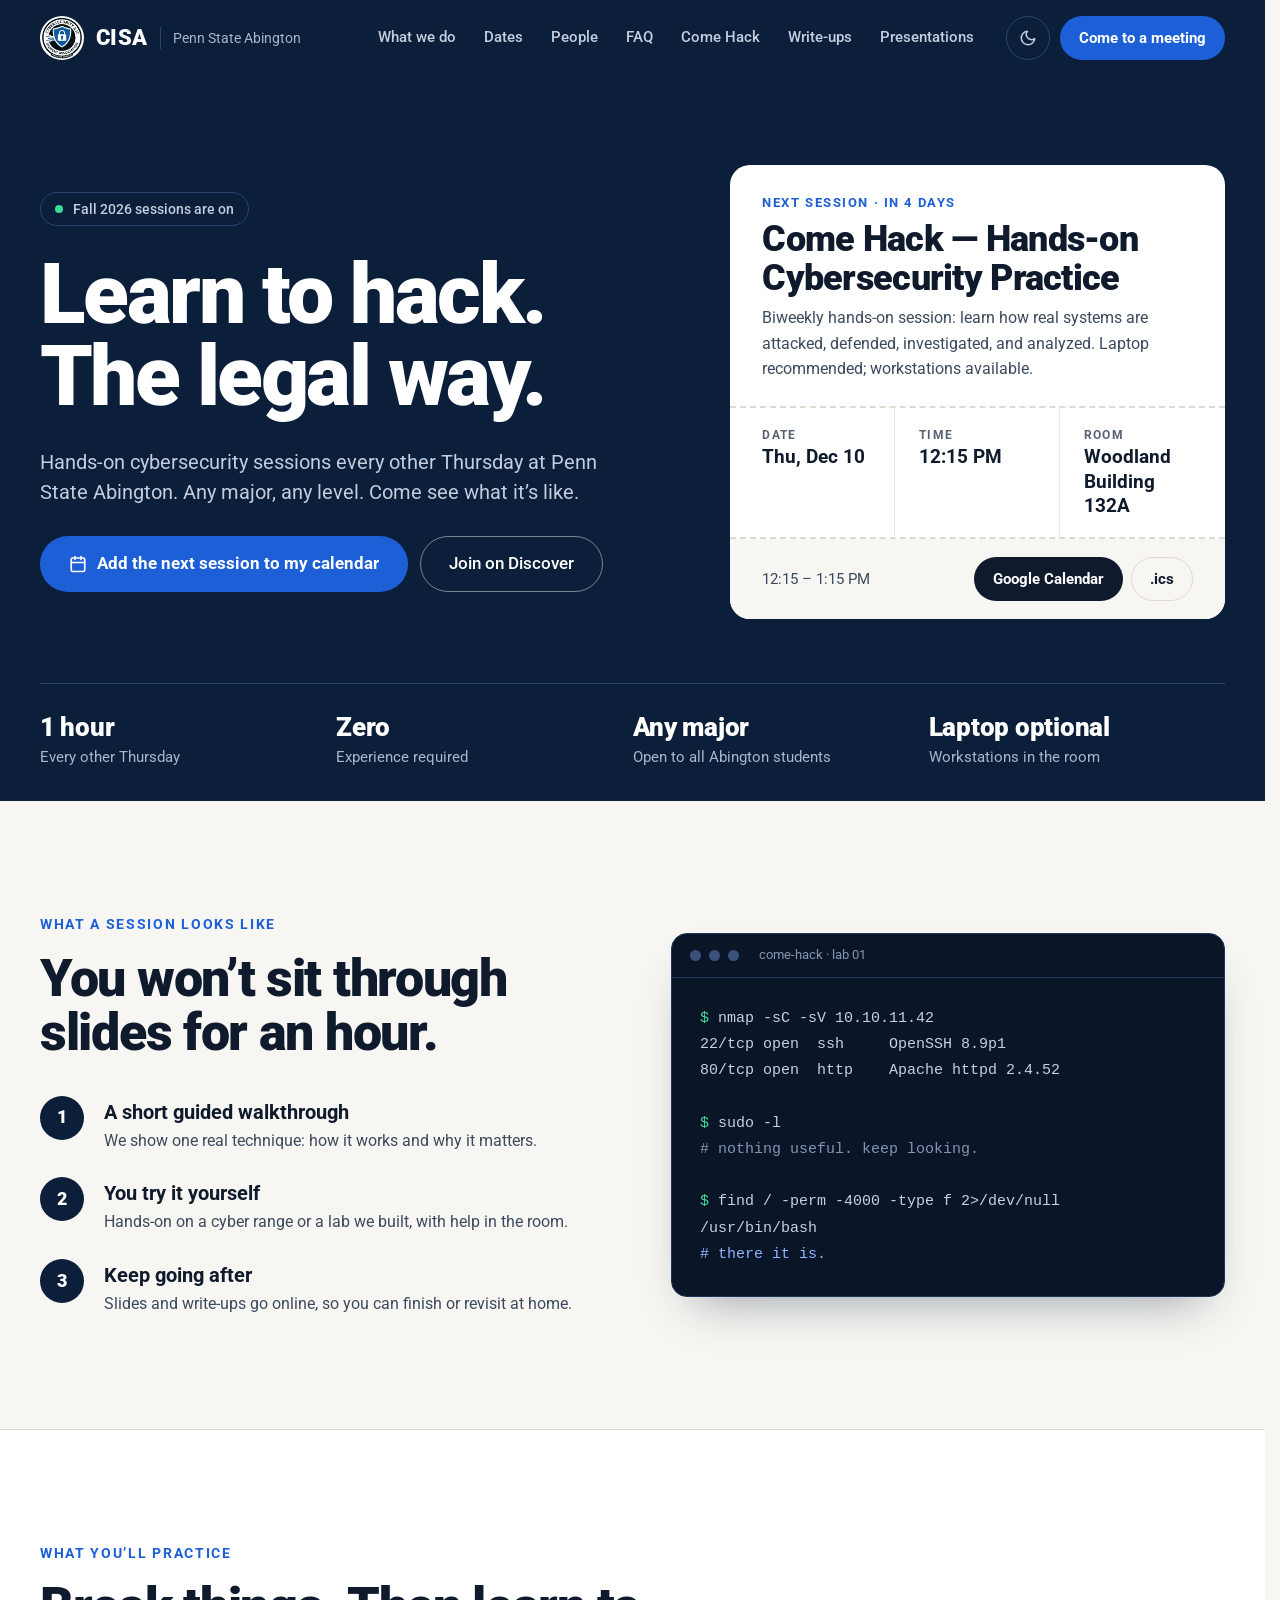
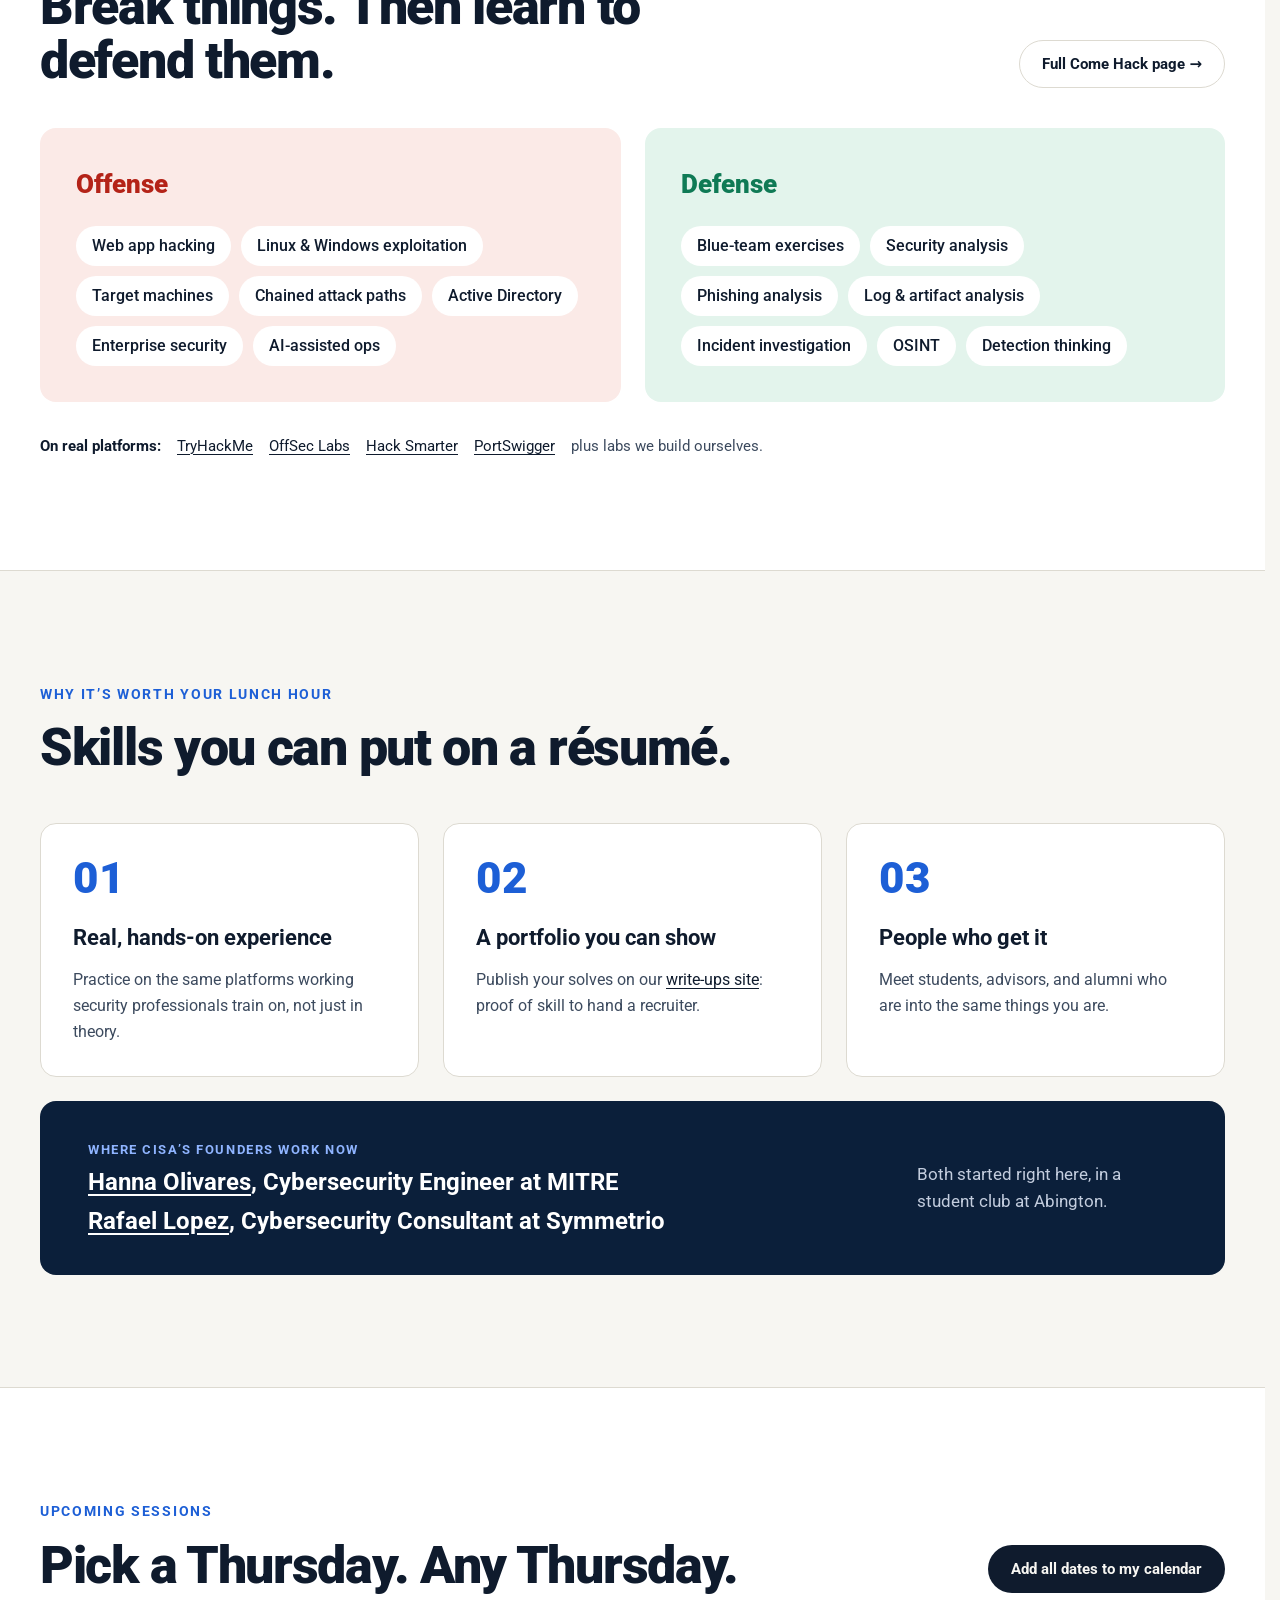
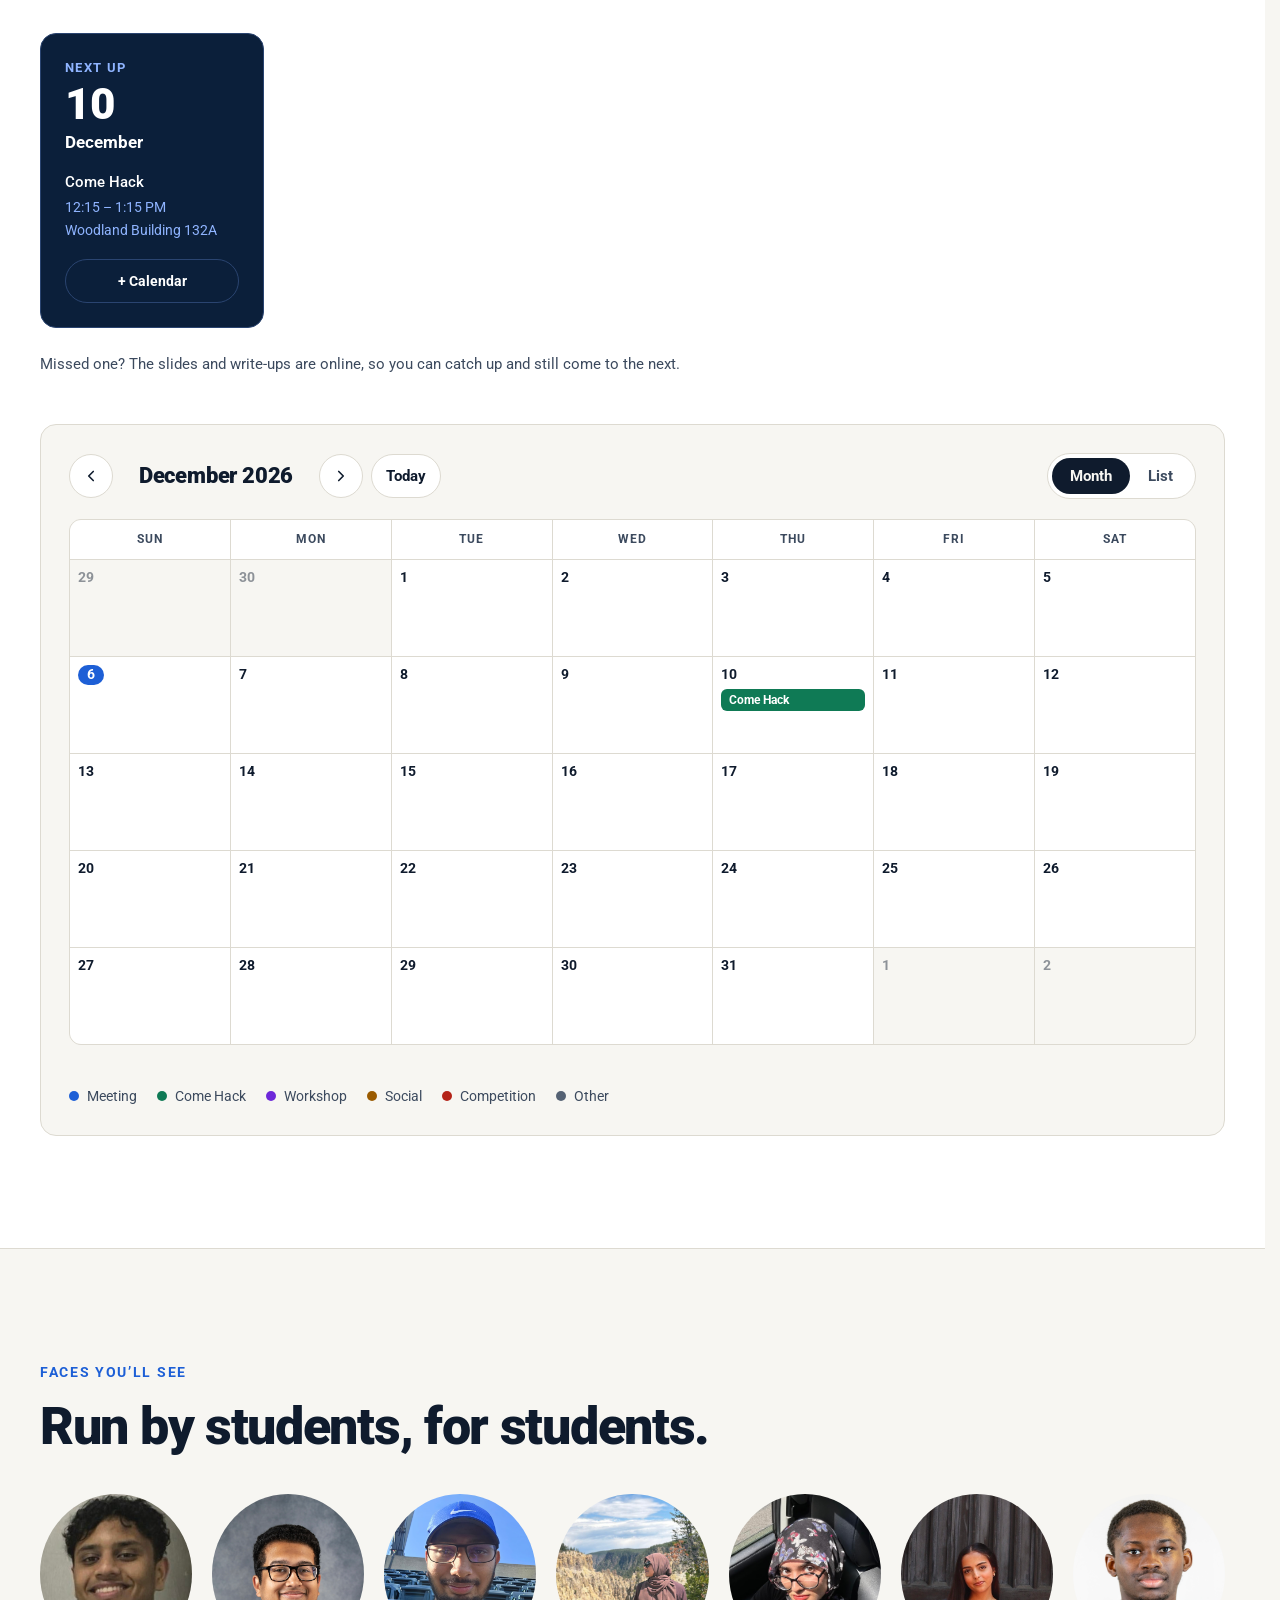
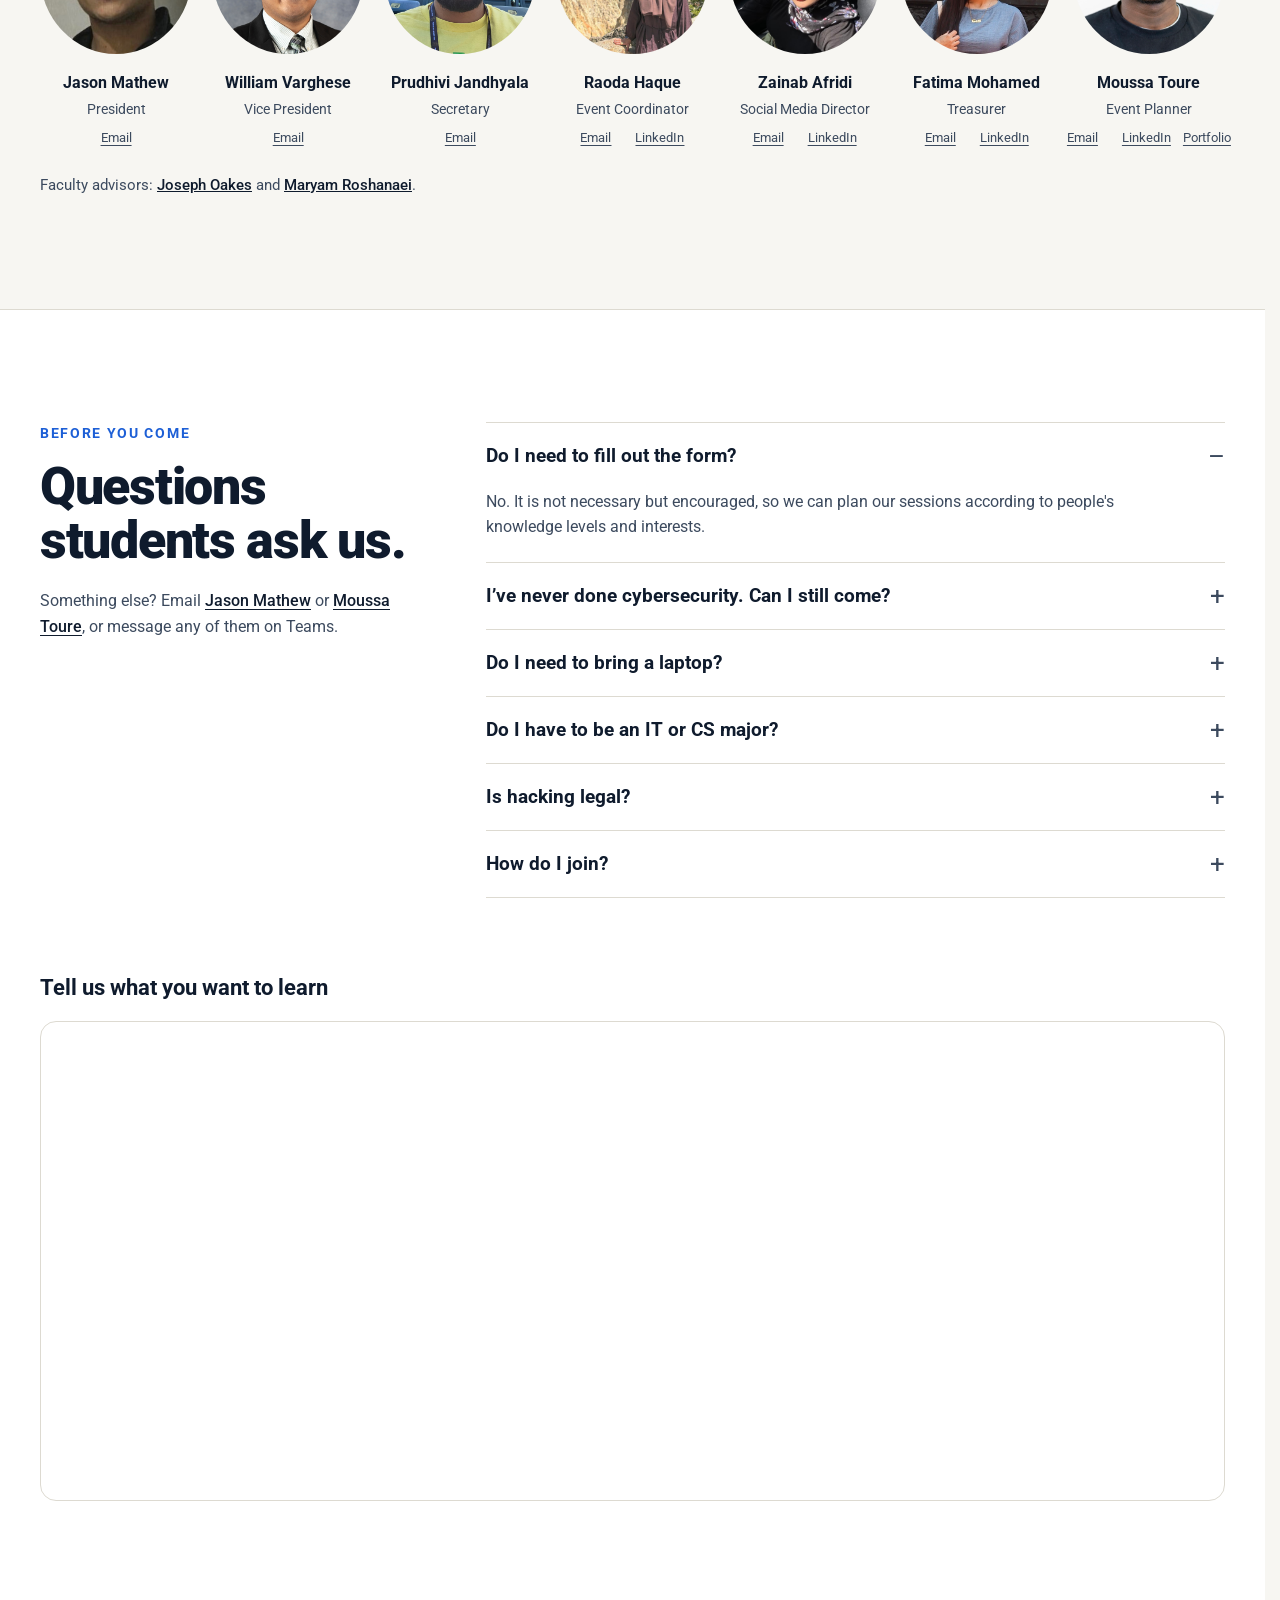
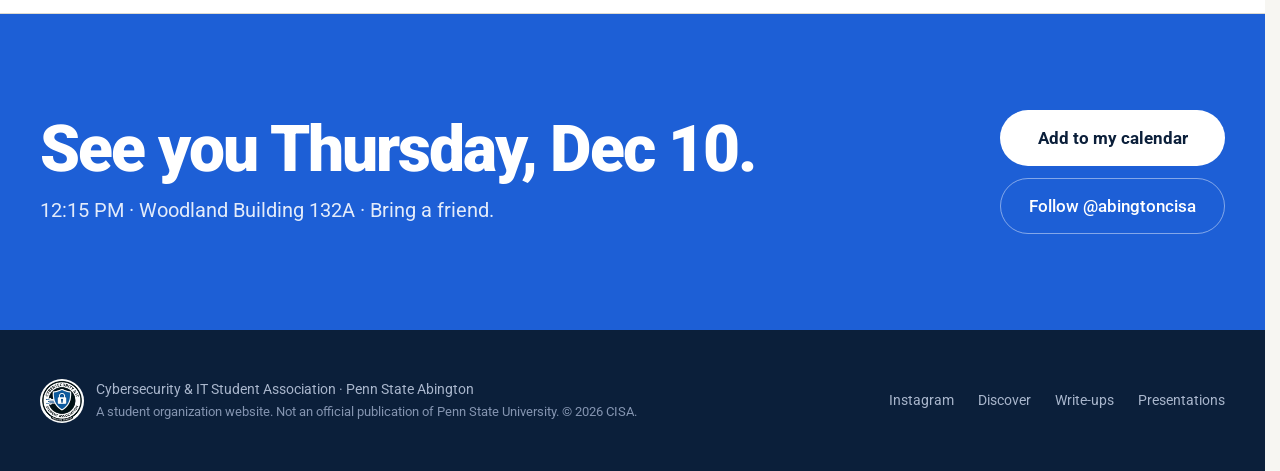
==== commit f0a4918b: "Unify site nav, add CI workflow, and clean up audit findings Navigation - Same header on every page " ====
--- a/index.html
+++ b/index.html
@@ -43,6 +43,7 @@
       <a href="#schedule">Dates</a>
       <a href="#people">People</a>
       <a href="#faq">FAQ</a>
+      <a href="come-hack/">Come Hack</a>
       <a href="writing/">Write-ups</a>
       <a href="come-hack-presentations/">Presentations</a>
     </nav>
--- a/assets/css/style.css
+++ b/assets/css/style.css
@@ -108,7 +108,10 @@
 
 /* ---------- reset-ish ---------- */
 *, *::before, *::after { box-sizing: border-box; }
-html { scroll-behavior: smooth; scroll-padding-top: 84px; }
+/* scrollbar-gutter keeps the layout width identical whether or not a page is
+   tall enough to scroll, so the header doesn't shift between pages. */
+html { scroll-behavior: smooth; scroll-padding-top: 84px; scrollbar-gutter: stable; }
+@media (max-width: 920px) { html { scroll-padding-top: 72px; } }
 @media (prefers-reduced-motion: reduce) {
   html { scroll-behavior: auto; }
   * { animation-duration: .001ms !important; transition-duration: .001ms !important; }
@@ -214,6 +217,7 @@
   color: var(--on-navy-body);
   cursor: pointer;
 }
+.icon-btn { transition: background .18s ease, color .18s ease; }
 .icon-btn:hover { background: rgba(255, 255, 255, .06); color: #fff; }
 .icon-btn svg { width: 18px; height: 18px; }
 
@@ -223,7 +227,21 @@
   top: 0;
   z-index: 100;
   background: var(--navy);
-  border-bottom: 1px solid var(--navy-line);
+  /* Blends into the navy hero at the top of the page; the edge and shadow
+     fade in once the visitor scrolls (JS toggles .is-scrolled). */
+  border-bottom: 1px solid transparent;
+  transition: border-color .25s ease, box-shadow .25s ease, background-color .25s ease;
+}
+.site-header.is-scrolled {
+  border-bottom-color: var(--navy-line);
+  box-shadow: 0 6px 24px rgba(0, 0, 0, .22);
+}
+@supports ((backdrop-filter: blur(1px)) or (-webkit-backdrop-filter: blur(1px))) {
+  .site-header.is-scrolled {
+    background: color-mix(in srgb, var(--navy) 90%, transparent);
+    -webkit-backdrop-filter: saturate(160%) blur(12px);
+    backdrop-filter: saturate(160%) blur(12px);
+  }
 }
 .nav {
   height: 76px;
@@ -254,8 +272,11 @@
   font-size: 15px;
   font-weight: 500;
   padding: 8px 0;
+  border-bottom: 2px solid transparent;
+  transition: color .18s ease, border-color .18s ease;
 }
 .nav-links a:hover { color: #fff; }
+.nav-links a.active { color: #fff; border-bottom-color: var(--accent); }
 .nav-actions { display: flex; align-items: center; gap: 10px; }
 .menu-btn { display: none; }
 
@@ -267,7 +288,7 @@
   :root:not([data-theme="dark"]) #theme-toggle .icon-moon { display: block; }
 }
 
-@media (max-width: 1080px) {
+@media (max-width: 1240px) {
   .brand-sub { display: none; }
   .nav { gap: 20px; }
   .nav-links { gap: 20px; }
@@ -277,7 +298,6 @@
   .menu-btn { display: inline-flex; }
   .nav-cta { display: none; }
   .nav-links {
-    display: none;
     position: absolute;
     top: 64px;
     left: 0;
@@ -288,9 +308,17 @@
     padding: 8px var(--gutter) 16px;
     background: var(--navy);
     border-bottom: 1px solid var(--navy-line);
+    box-shadow: 0 16px 32px rgba(0, 0, 0, .28);
+    /* Slides and fades in instead of popping; visibility keeps it out of
+       the tab order while closed. */
+    visibility: hidden;
+    opacity: 0;
+    transform: translateY(-10px);
+    transition: opacity .22s ease, transform .22s ease, visibility 0s linear .22s;
   }
-  .nav-links.open { display: flex; }
+  .nav-links.open { visibility: visible; opacity: 1; transform: none; transition-delay: 0s; }
   .nav-links a { padding: 14px 0; font-size: 17px; border-bottom: 1px solid var(--navy-line); }
+  .nav-links a.active { border-bottom-color: var(--navy-line); box-shadow: inset 3px 0 0 var(--accent); padding-left: 12px; }
   .nav-links a:last-child { border-bottom: none; }
 }
 
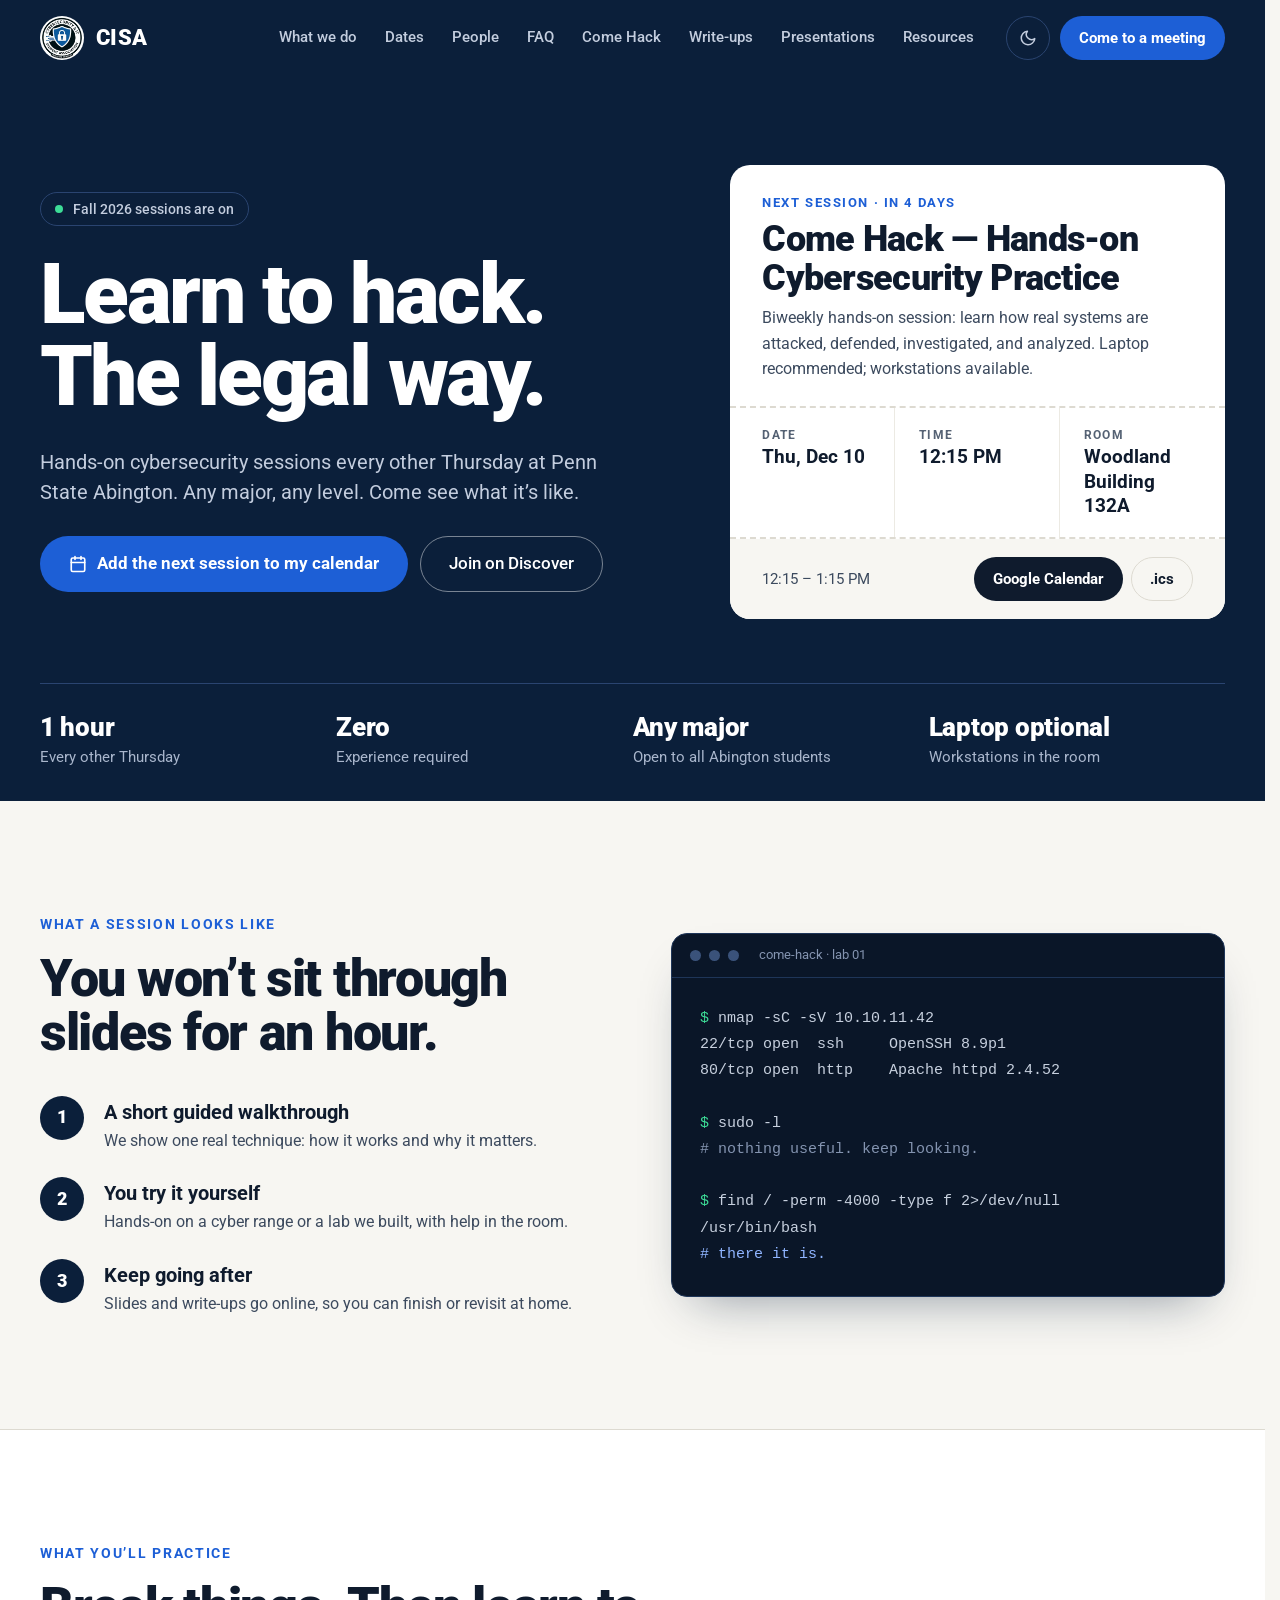
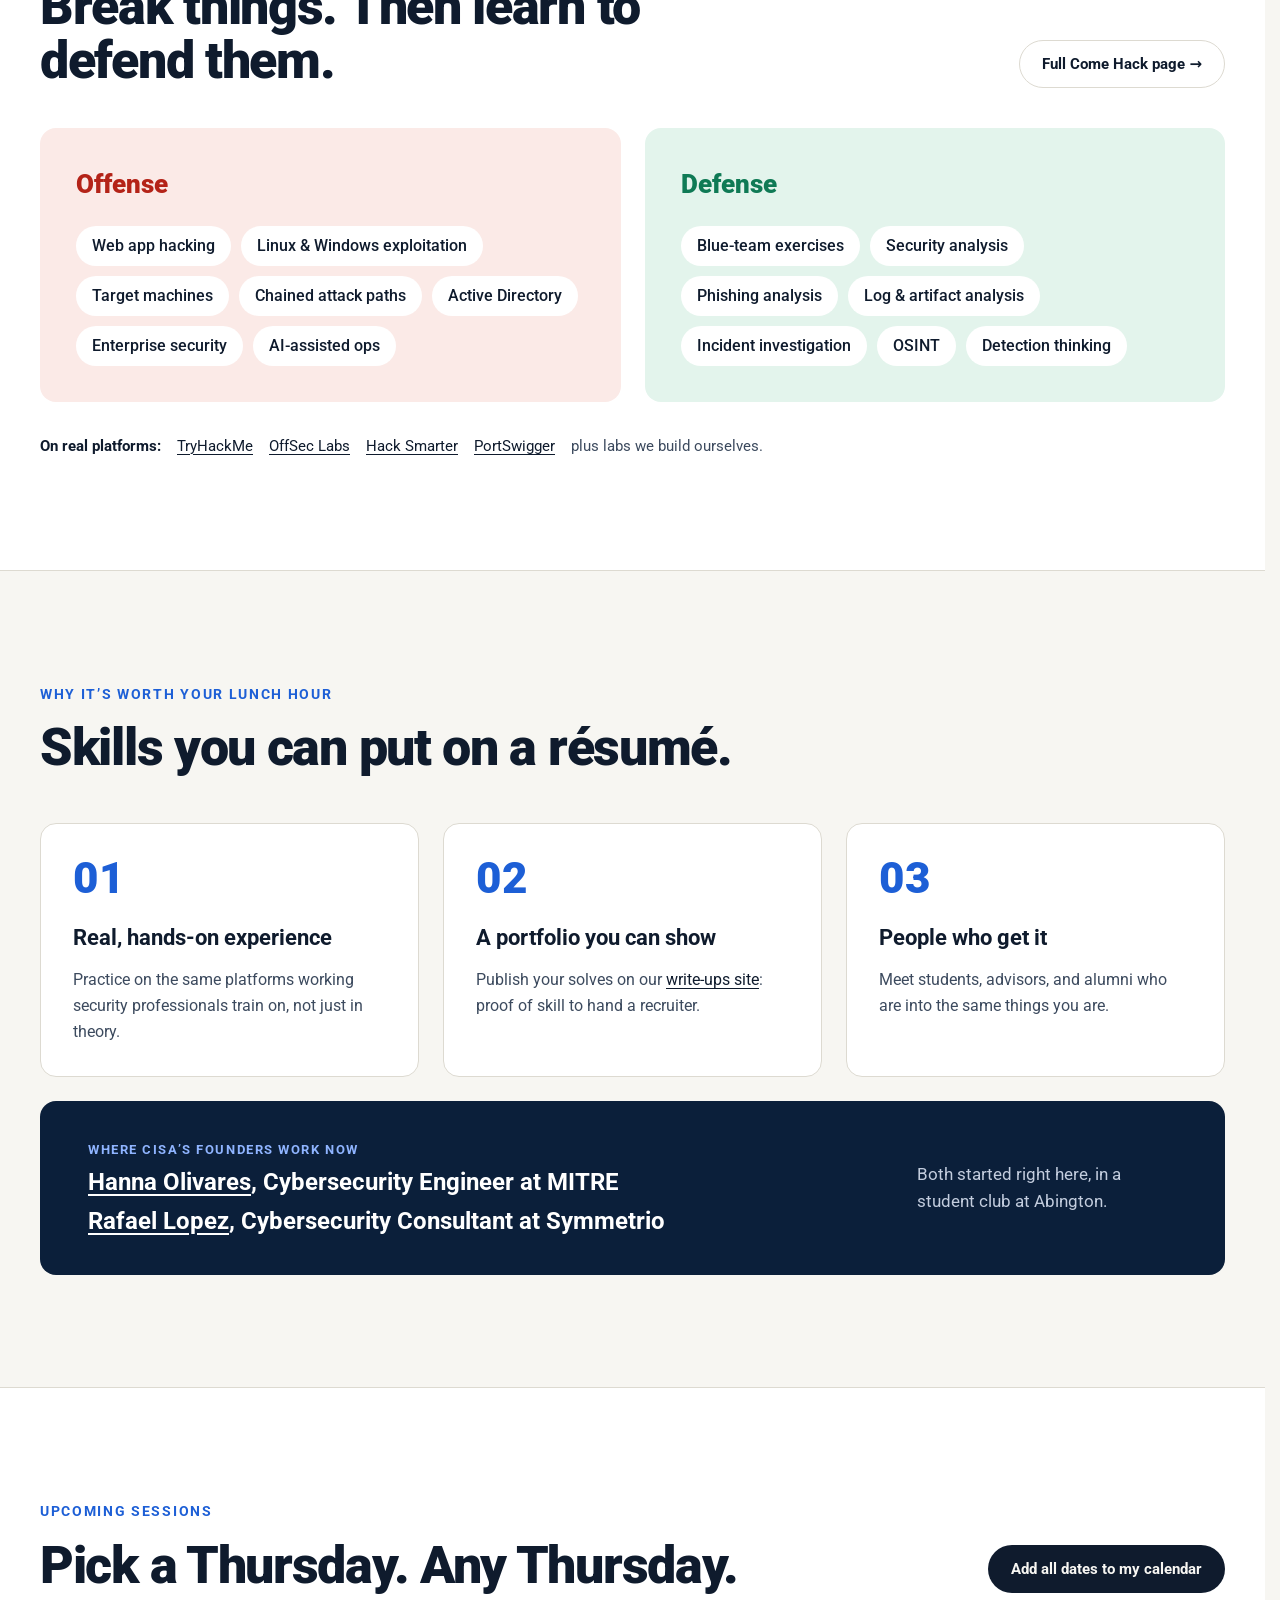
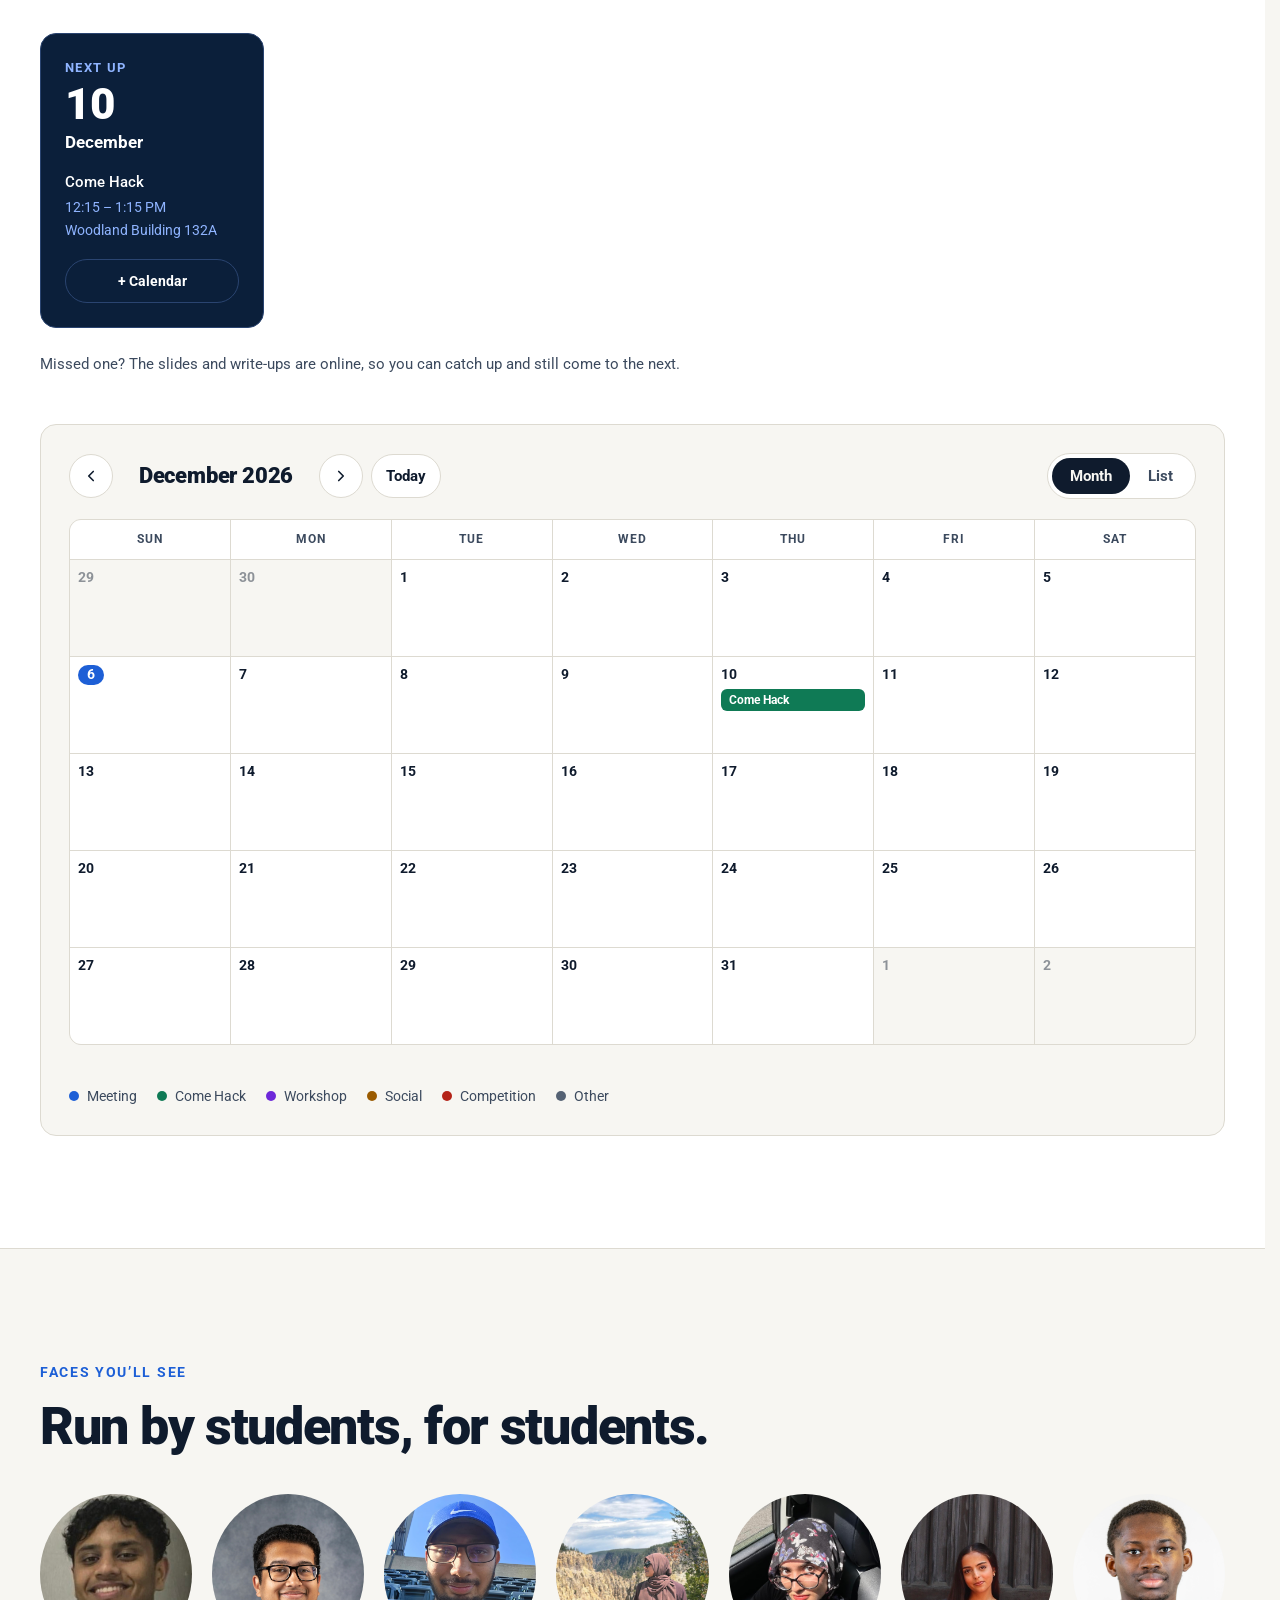
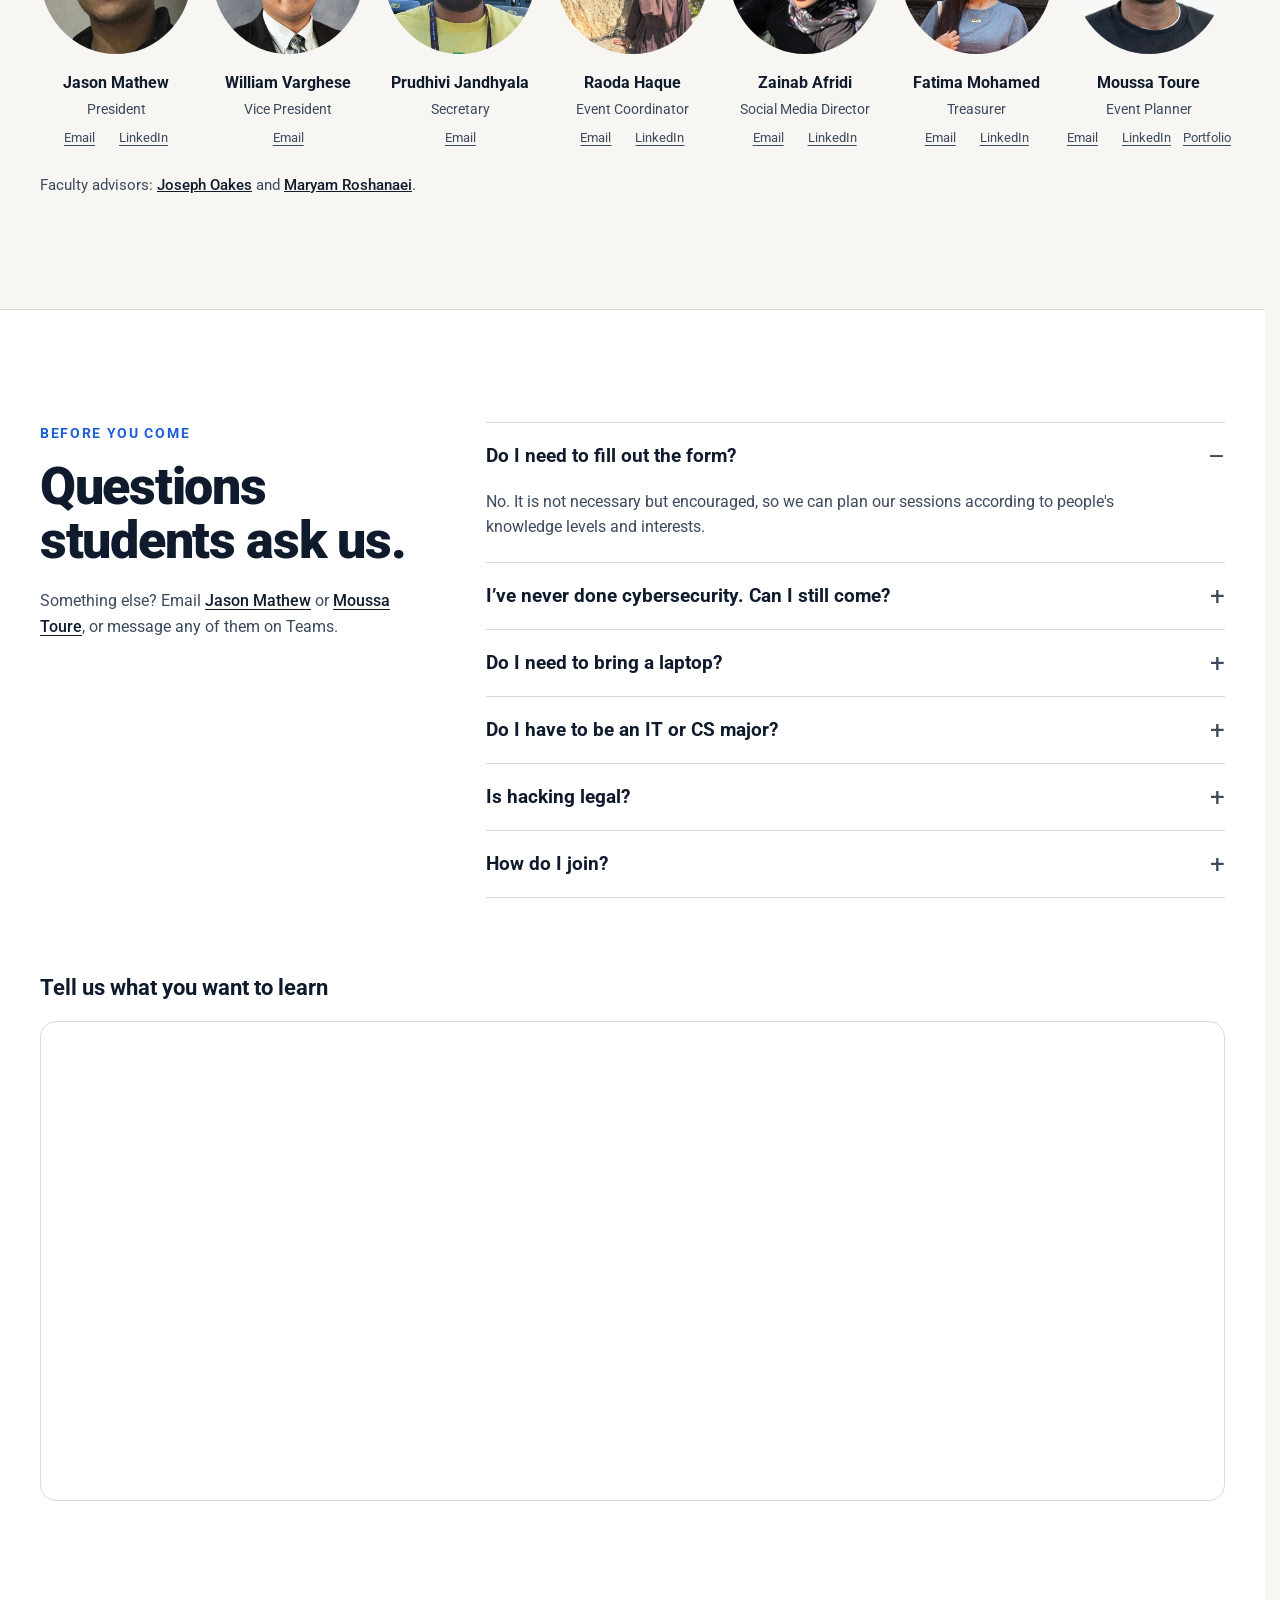
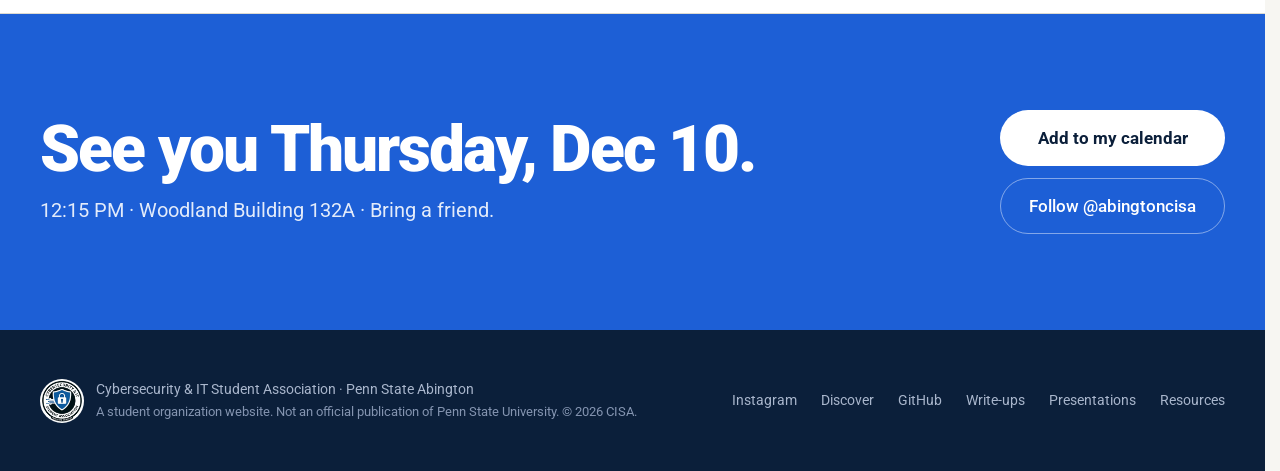
==== commit e6629cf3: "Add Resources page (CISA Linux, CISA Rice, GitHub) and link it from every page New resources/ sectio" ====
--- a/index.html
+++ b/index.html
@@ -46,6 +46,7 @@
       <a href="come-hack/">Come Hack</a>
       <a href="writing/">Write-ups</a>
       <a href="come-hack-presentations/">Presentations</a>
+      <a href="resources/">Resources</a>
     </nav>
     <div class="nav-actions">
       <button type="button" id="theme-toggle" class="icon-btn" aria-label="Switch to light theme">
@@ -301,8 +302,10 @@
     <nav class="footer-links" aria-label="Elsewhere">
       <a href="https://www.instagram.com/abingtoncisa" target="_blank" rel="noopener">Instagram</a>
       <a href="https://psuharrisburg.campuslabs.com/engage/organization/ab-cybersecurity" target="_blank" rel="noopener">Discover</a>
+      <a href="https://github.com/psu-abington-cisa" target="_blank" rel="noopener">GitHub</a>
       <a href="writing/">Write-ups</a>
       <a href="come-hack-presentations/">Presentations</a>
+      <a href="resources/">Resources</a>
     </nav>
   </div>
 </footer>
--- a/assets/css/style.css
+++ b/assets/css/style.css
@@ -111,7 +111,7 @@
 /* scrollbar-gutter keeps the layout width identical whether or not a page is
    tall enough to scroll, so the header doesn't shift between pages. */
 html { scroll-behavior: smooth; scroll-padding-top: 84px; scrollbar-gutter: stable; }
-@media (max-width: 920px) { html { scroll-padding-top: 72px; } }
+@media (max-width: 1140px) { html { scroll-padding-top: 72px; } }
 @media (prefers-reduced-motion: reduce) {
   html { scroll-behavior: auto; }
   * { animation-duration: .001ms !important; transition-duration: .001ms !important; }
@@ -259,18 +259,16 @@
 }
 .brand img { width: 44px; height: 44px; border-radius: 50%; background: #fff; }
 .brand-name { font-weight: 900; font-size: 22px; letter-spacing: .02em; }
-.brand-sub {
-  font-size: 14px;
-  color: var(--on-navy-muted);
-  padding-left: 12px;
-  border-left: 1px solid var(--on-navy-line);
-}
+/* The "Penn State Abington" subtitle is hidden: with eight nav links there's no
+   room for it beside the logo. (It's still in the page title and footer.) */
+.brand-sub { display: none; }
 .nav-links { display: flex; align-items: center; gap: 28px; }
 .nav-links a {
   color: var(--on-navy-body);
   text-decoration: none;
   font-size: 15px;
   font-weight: 500;
+  white-space: nowrap;
   padding: 8px 0;
   border-bottom: 2px solid transparent;
   transition: color .18s ease, border-color .18s ease;
@@ -289,11 +287,11 @@
 }
 
 @media (max-width: 1240px) {
-  .brand-sub { display: none; }
   .nav { gap: 20px; }
   .nav-links { gap: 20px; }
 }
-@media (max-width: 920px) {
+/* Below this width the eight links don't fit on one line: switch to the menu button. */
+@media (max-width: 1140px) {
   .nav { height: 64px; }
   .menu-btn { display: inline-flex; }
   .nav-cta { display: none; }
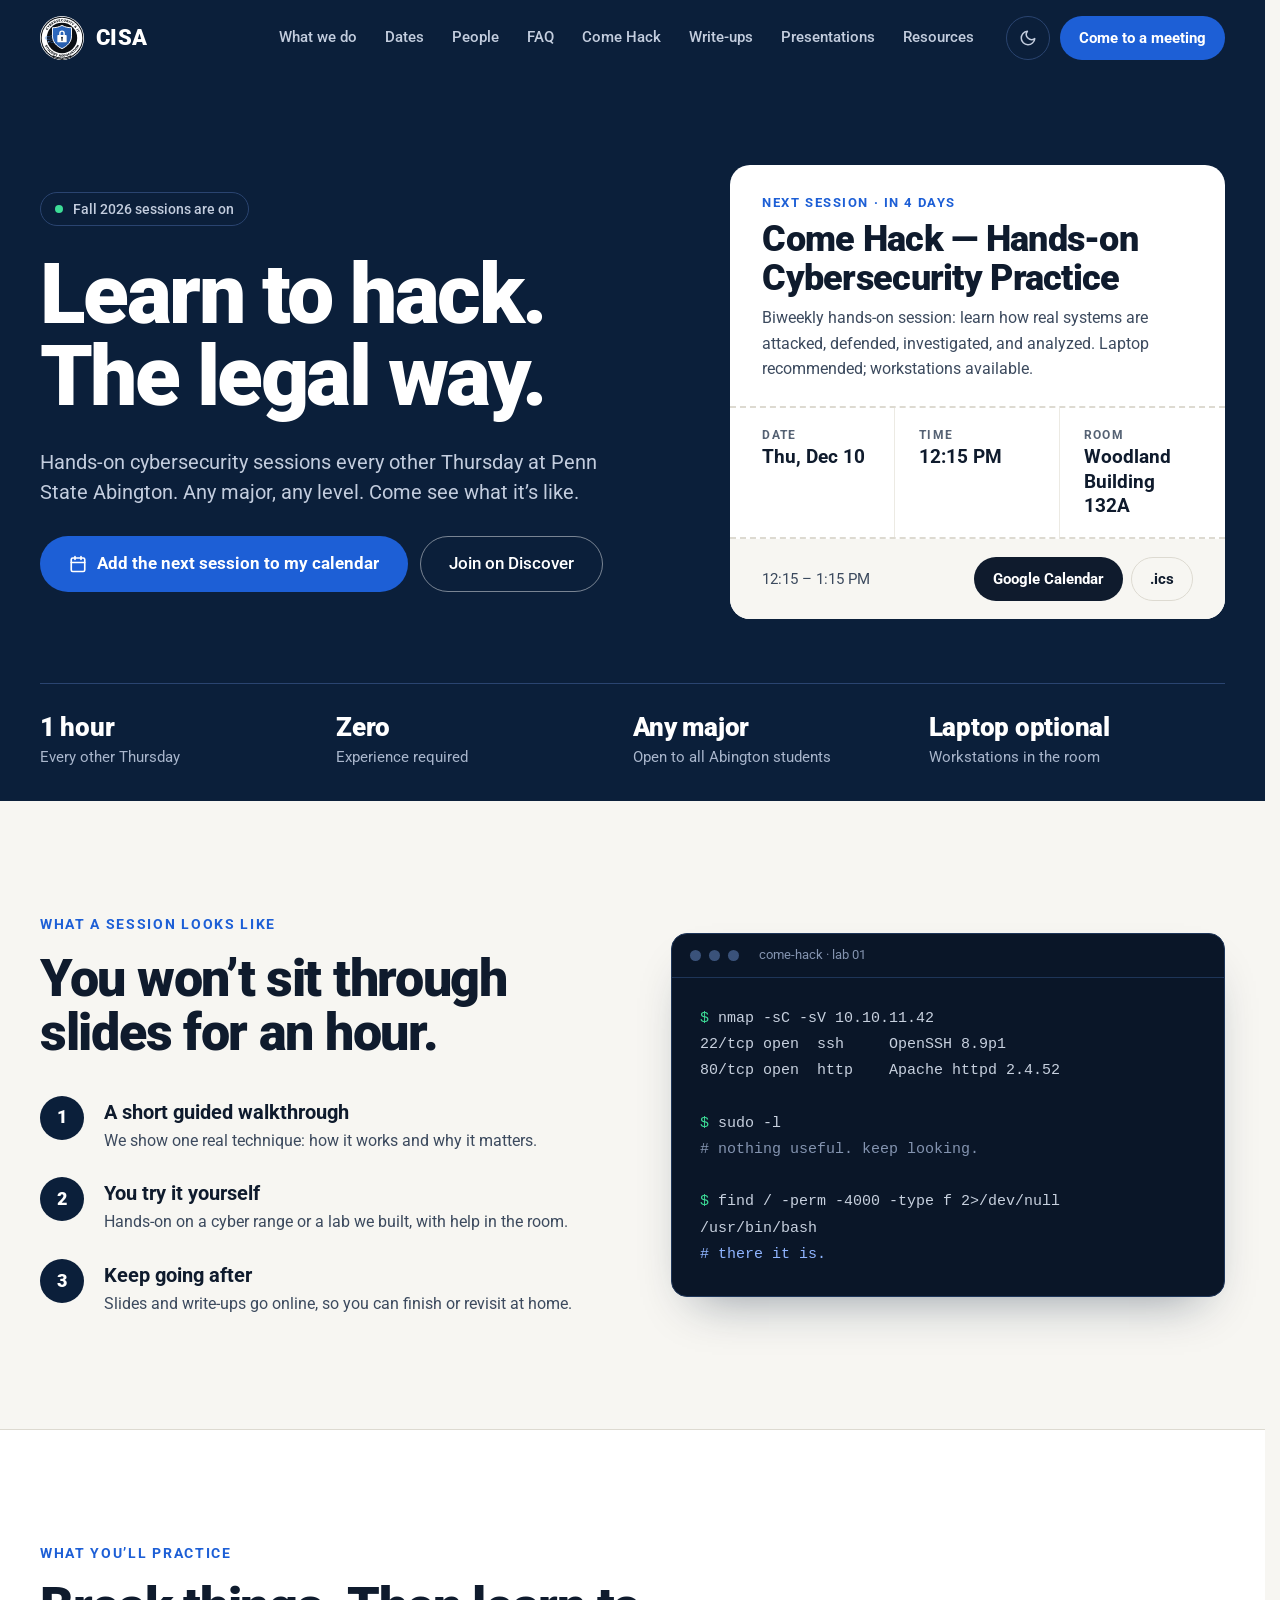
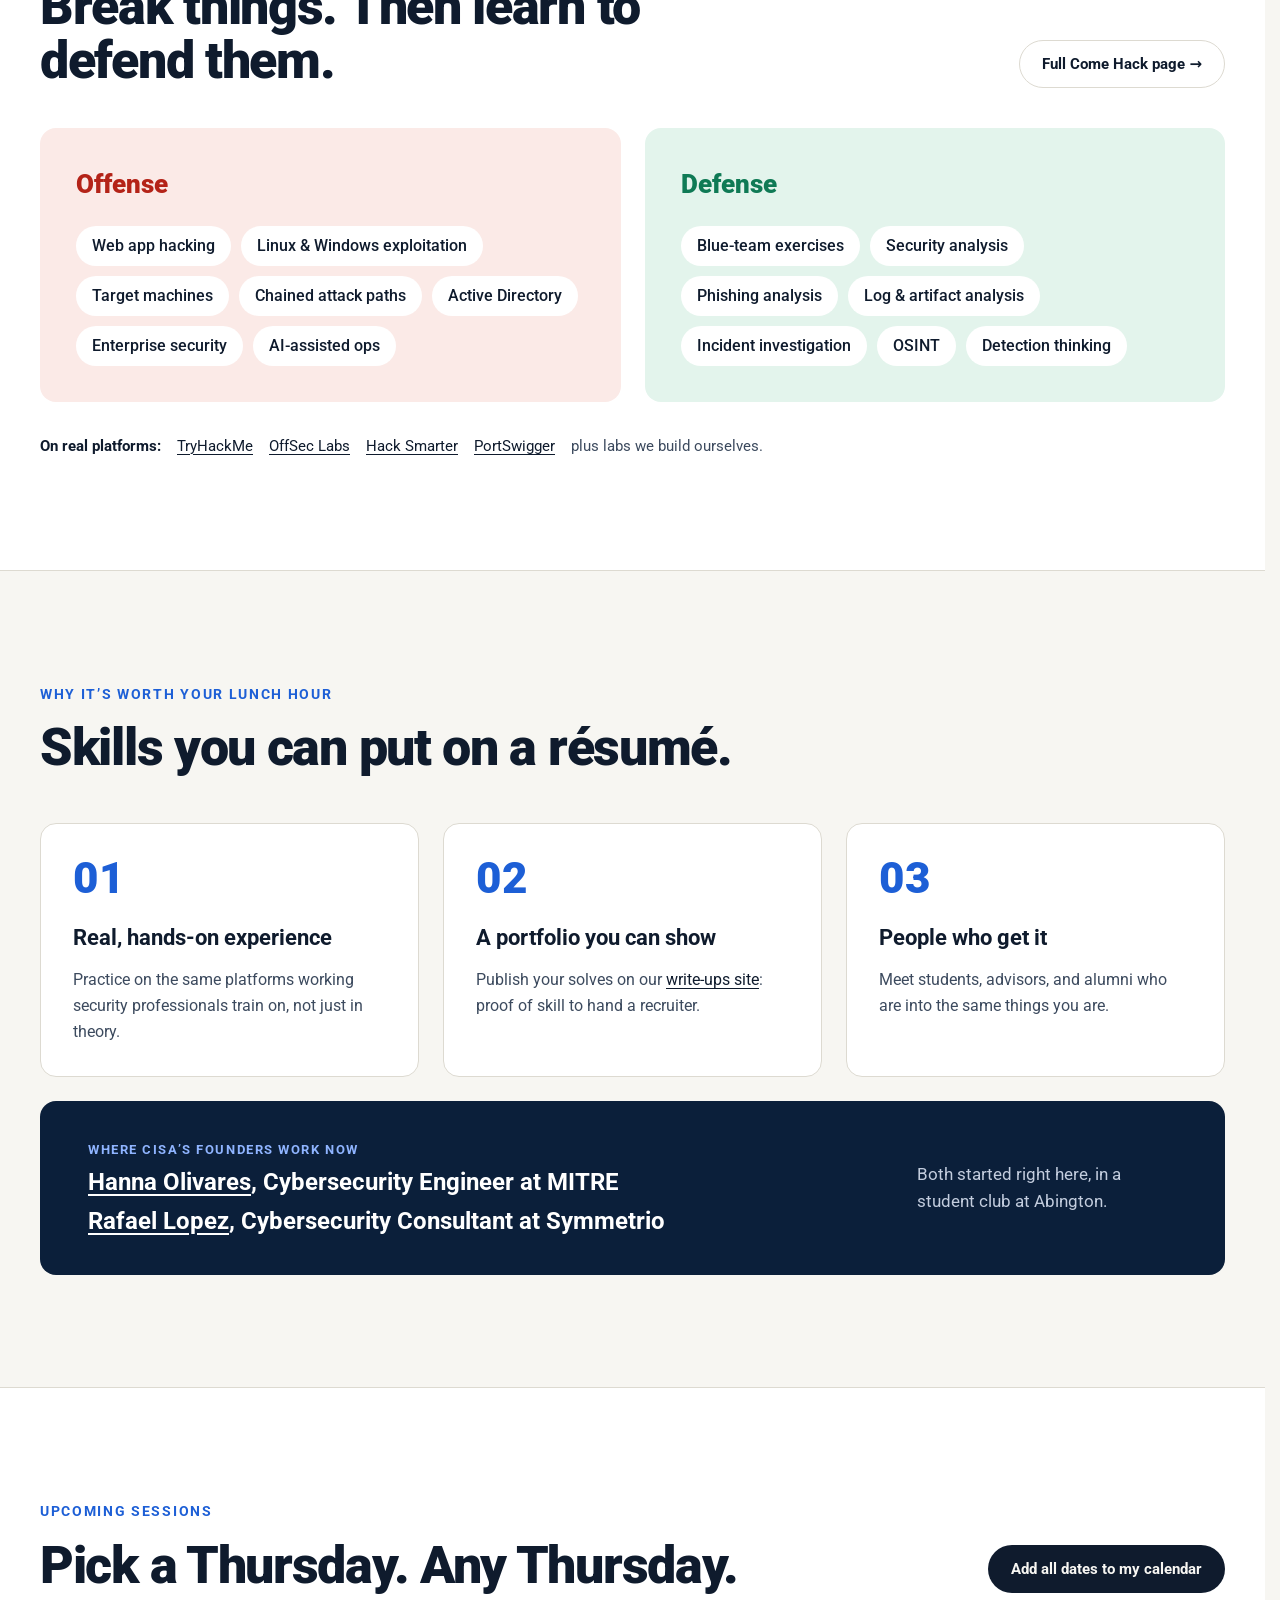
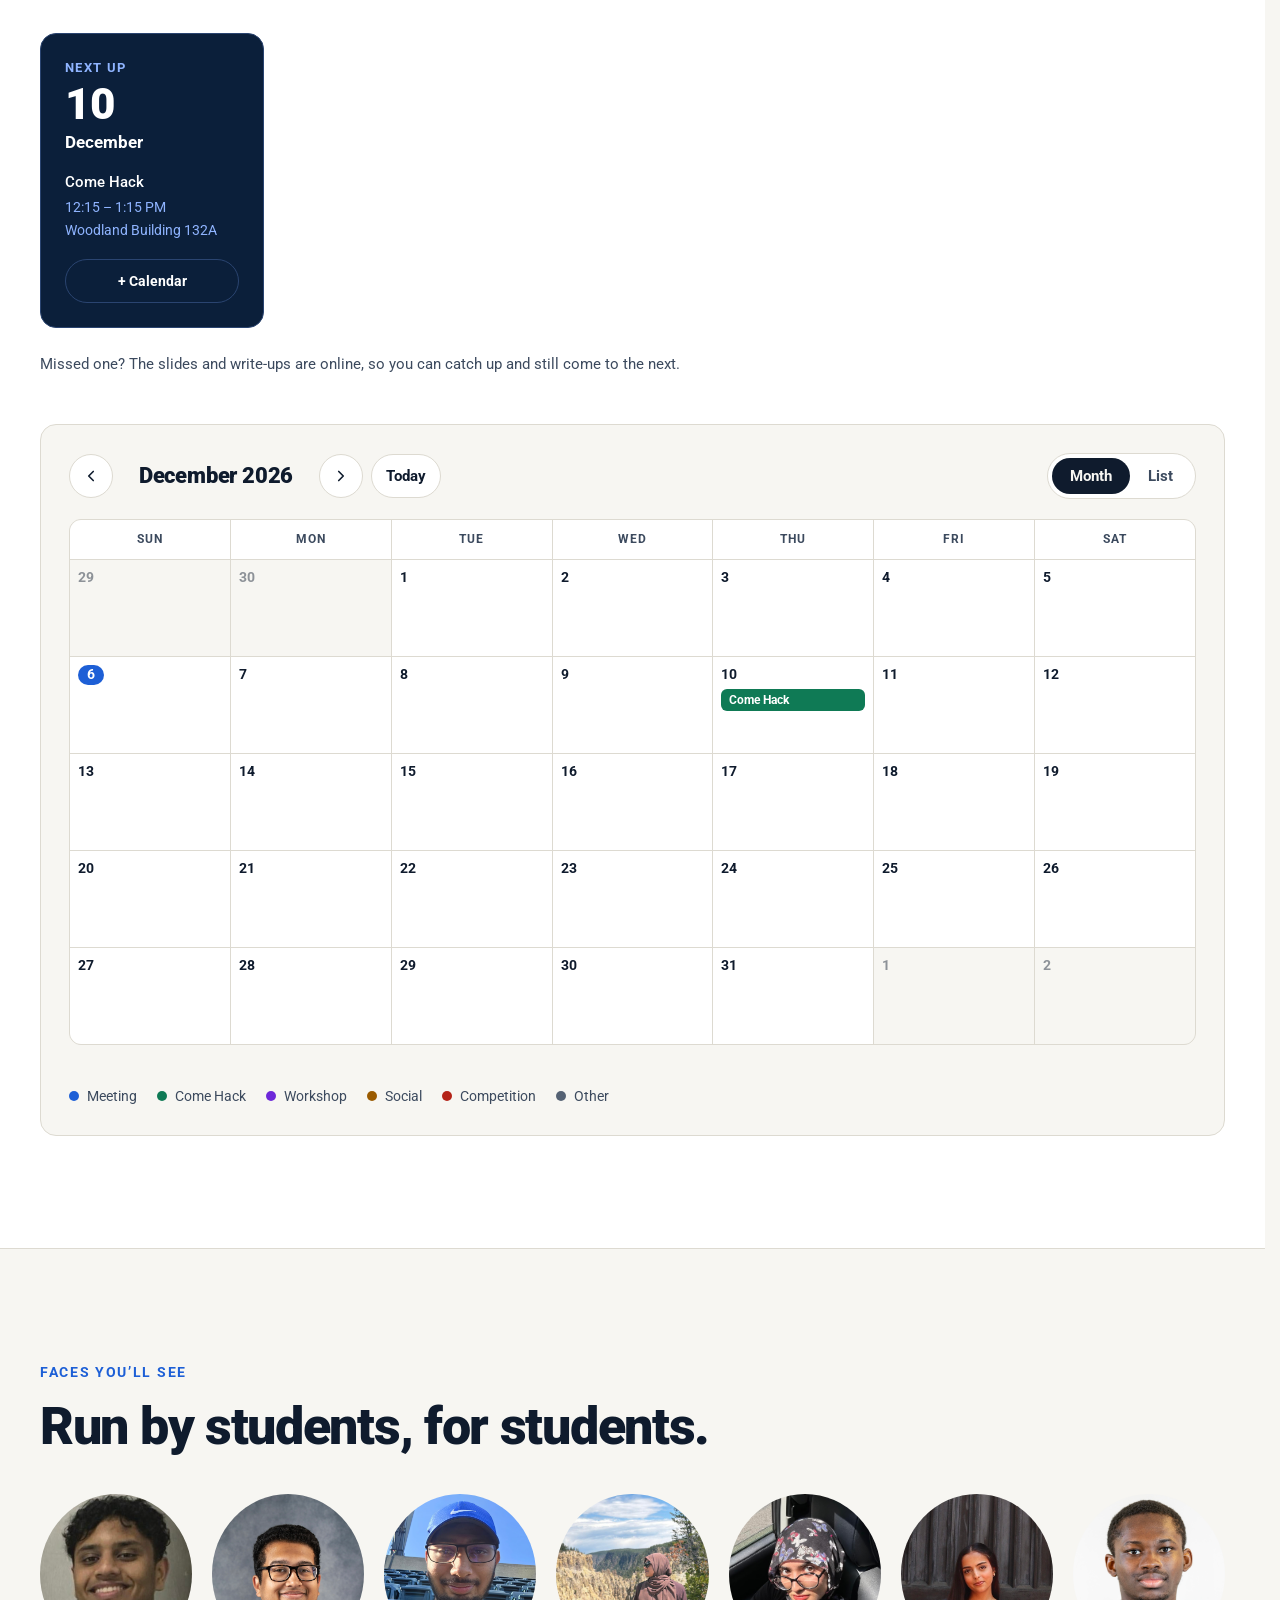
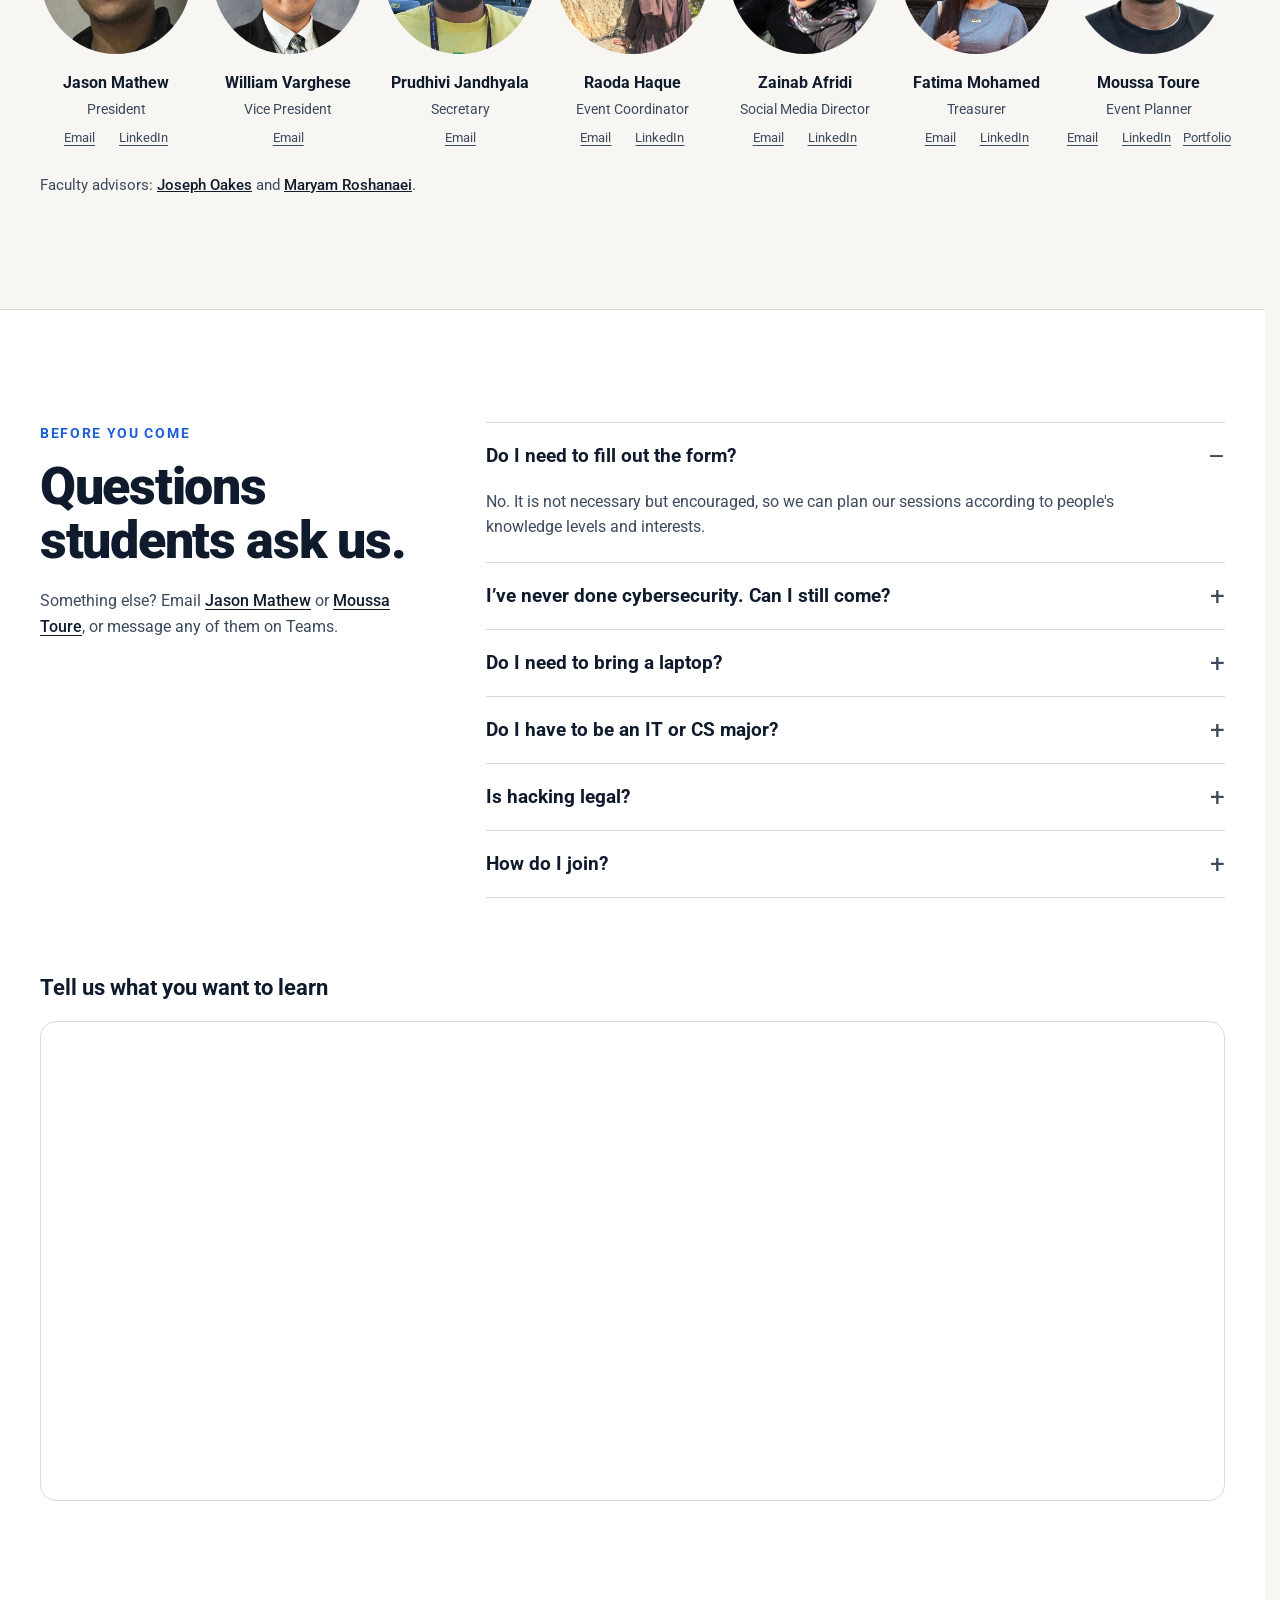
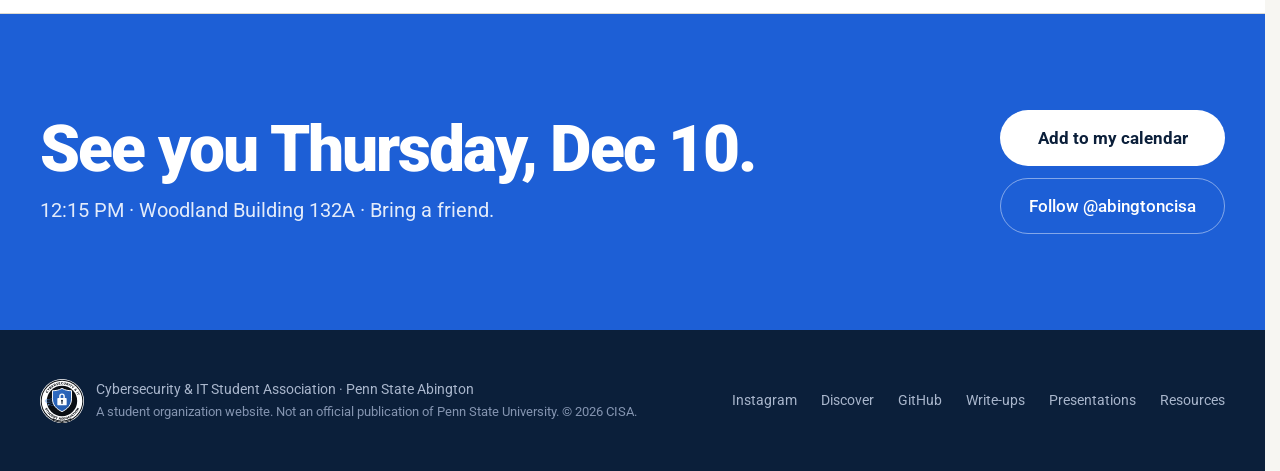
==== commit 1a1b2932: "Use the vector CISA logo everywhere One shared assets/img/cisa-logo.svg (the badge redrawn as a pure" ====
--- a/index.html
+++ b/index.html
@@ -6,13 +6,13 @@
 <title>CISA — Cybersecurity &amp; IT Student Association | Penn State Abington</title>
 <meta name="description" content="Hands-on cybersecurity sessions every other Thursday at Penn State Abington. Any major, any level. Come Hack, e-board, dates, and how to join CISA.">
 <meta name="theme-color" content="#0b1f3a">
-<link rel="icon" href="assets/img/cisa-logo.jpg">
-<link rel="apple-touch-icon" href="assets/img/cisa-logo.jpg">
+<link rel="icon" href="assets/img/cisa-logo.svg" type="image/svg+xml">
+<link rel="apple-touch-icon" href="assets/img/cisa-logo-180.png">
 
 <meta property="og:type" content="website">
 <meta property="og:title" content="CISA — Learn to hack. The legal way.">
 <meta property="og:description" content="Hands-on cybersecurity sessions every other Thursday at Penn State Abington. Any major, any level.">
-<meta property="og:image" content="https://cisa.cybernet.rocks/assets/img/cisa-logo.jpg">
+<meta property="og:image" content="https://cisa.cybernet.rocks/assets/img/cisa-logo-og.png">
 <meta property="og:url" content="https://cisa.cybernet.rocks/">
 <meta name="twitter:card" content="summary">
 
@@ -34,7 +34,7 @@
 <header class="site-header">
   <div class="container nav">
     <a class="brand" href="#top">
-      <img src="assets/img/cisa-logo.jpg" alt="CISA logo" width="44" height="44">
+      <img src="assets/img/cisa-logo.svg" alt="CISA logo" width="44" height="44">
       <span class="brand-name">CISA</span>
       <span class="brand-sub">Penn State Abington</span>
     </a>
@@ -293,7 +293,7 @@
 <footer class="site-footer">
   <div class="container footer-inner">
     <div class="footer-brand">
-      <img src="assets/img/cisa-logo.jpg" alt="" width="44" height="44">
+      <img src="assets/img/cisa-logo.svg" alt="" width="44" height="44">
       <div>
         <p>Cybersecurity &amp; IT Student Association · Penn State Abington</p>
         <p class="footer-fine">A student organization website. Not an official publication of Penn State University. &copy; <span id="footer-year">2026</span> CISA.</p>
